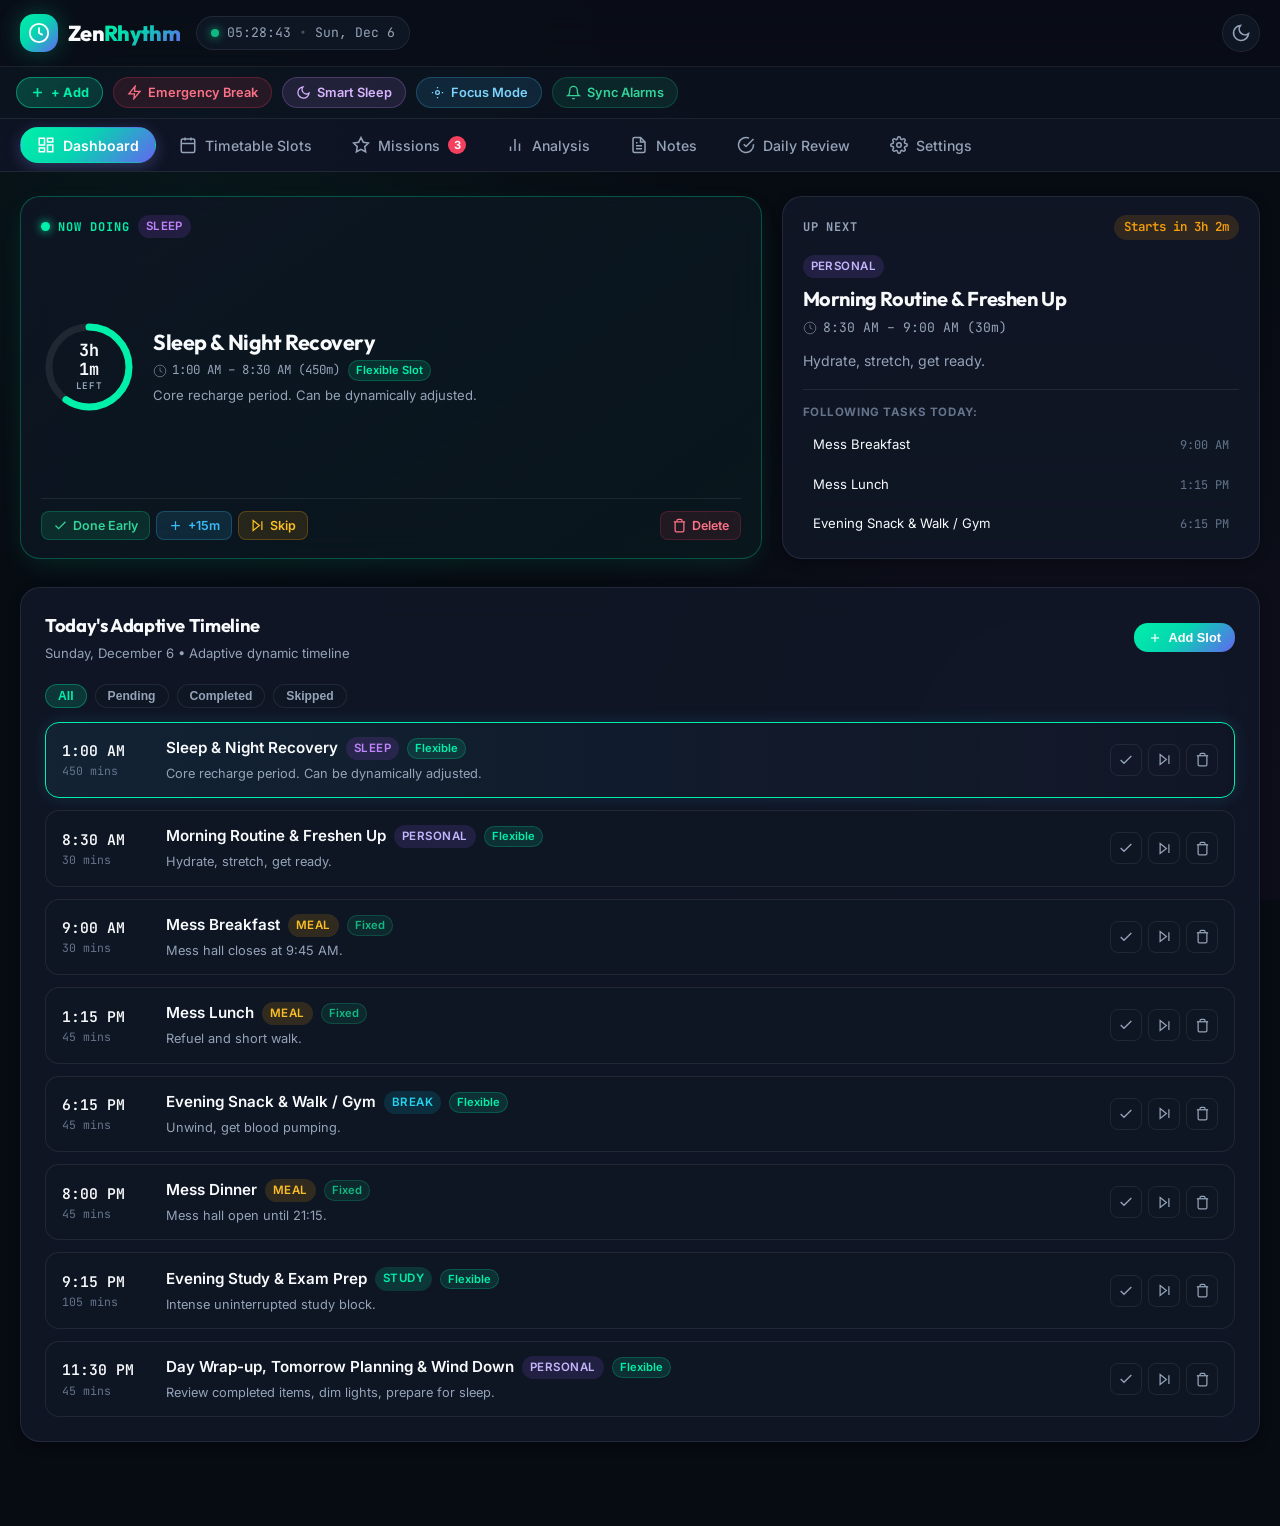
==== android/app/src/main/assets/index.html @ f8341961 "Add multiple reflections, settings archive, quick notes scratchpad, styled buffer dropdown, 24h anal" ====
<!DOCTYPE html>
<html lang="en" data-theme="dark">
<head>
  <meta charset="UTF-8">
  <meta name="viewport" content="width=device-width, initial-scale=1.0, maximum-scale=1.0, user-scalable=no, viewport-fit=cover">
  <meta name="description" content="ZenRhythm — Dynamic biological rhythm, timetable and mission engine with smart sleep rescheduling and offline alarms.">
  <meta name="theme-color" content="#070b12">
  <title>ZenRhythm — Dynamic Rhythm & Mission Scheduler</title>

  <!-- PWA Manifest & Icons -->
  <link rel="manifest" href="manifest.json">
  <link rel="icon" type="image/png" sizes="192x192" href="icons/icon-192.png">
  <link rel="icon" type="image/svg+xml" href="icons/icon-192.svg">
  <link rel="apple-touch-icon" href="icons/icon-192.png">

  <!-- Google Fonts: Inter, Outfit, JetBrains Mono -->
  <link rel="preconnect" href="https://fonts.googleapis.com">
  <link rel="preconnect" href="https://fonts.gstatic.com" crossorigin>
  <link href="https://fonts.googleapis.com/css2?family=Inter:wght@300;400;500;600;700&family=Outfit:wght@500;600;700;800&family=JetBrains+Mono:wght@400;500;600&display=swap" rel="stylesheet">

  <link rel="stylesheet" href="css/style.css">
</head>
<body>
  <!-- App Shell -->
  <div class="app-layout">
    
    <!-- Top Global Header -->
    <header class="top-nav">
      <div class="nav-left">
        <div class="brand-logo">
          <div class="logo-icon-pulse">
            <svg width="22" height="22" viewBox="0 0 24 24" fill="none" stroke="currentColor">
              <circle cx="12" cy="12" r="10" stroke-width="2"/>
              <polyline points="12 6 12 12 16 14" stroke-width="2"/>
            </svg>
          </div>
          <span class="brand-name">Zen<span class="gradient-text">Rhythm</span></span>
        </div>
        
        <div class="live-clock-badge" id="live-clock-badge">
          <span class="pulse-dot"></span>
          <span id="header-time">00:00:00</span>
          <span class="date-sep">•</span>
          <span id="header-date">Today</span>
        </div>
      </div>

      <div class="nav-right">
        <!-- Theme Toggle -->
        <button id="btn-theme-toggle" class="btn-icon" title="Toggle Dark/Light Mode" aria-label="Toggle Theme">
          <svg id="theme-icon-sun" class="hidden" width="20" height="20" viewBox="0 0 24 24" fill="none" stroke="currentColor" stroke-width="2">
            <circle cx="12" cy="12" r="5"></circle>
            <line x1="12" y1="1" x2="12" y2="3"></line>
            <line x1="12" y1="21" x2="12" y2="23"></line>
            <line x1="4.22" y1="4.22" x2="5.64" y2="5.64"></line>
            <line x1="18.36" y1="18.36" x2="19.78" y2="19.78"></line>
            <line x1="1" y1="12" x2="3" y2="12"></line>
            <line x1="21" y1="12" x2="23" y2="12"></line>
            <line x1="4.22" y1="19.78" x2="5.64" y2="18.36"></line>
            <line x1="18.36" y1="5.64" x2="19.78" y2="4.22"></line>
          </svg>
          <svg id="theme-icon-moon" width="20" height="20" viewBox="0 0 24 24" fill="none" stroke="currentColor" stroke-width="2">
            <path d="M21 12.79A9 9 0 1 1 11.21 3 7 7 0 0 0 21 12.79z"></path>
          </svg>
        </button>

        <!-- PWA Install Button (hidden until prompt triggers) -->
        <button id="btn-pwa-install" class="btn-chip btn-install hidden" title="Install ZenRhythm on your device">
          <svg width="15" height="15" viewBox="0 0 24 24" fill="none" stroke="currentColor" stroke-width="2">
            <path d="M21 15v4a2 2 0 0 1-2 2H5a2 2 0 0 1-2-2v-4"></path>
            <polyline points="7 10 12 15 17 10"></polyline>
            <line x1="12" y1="15" x2="12" y2="3"></line>
          </svg>
          <span>Install</span>
        </button>
      </div>
    </header>

    <!-- Top Action Row (Horizontal Scrollable Strip below brand title on mobile) -->
    <div class="quick-action-strip" id="top-action-strip">
      <!-- 5.3.2: + Icon for Quick Add Task -->
      <button id="btn-top-quick-add" class="btn-chip btn-quick-add" title="Quickly Add New Slot or Task">
        <svg width="15" height="15" viewBox="0 0 24 24" fill="none" stroke="currentColor" stroke-width="2.5">
          <line x1="12" y1="5" x2="12" y2="19"></line>
          <line x1="5" y1="12" x2="19" y2="12"></line>
        </svg>
        <span>+ Add</span>
      </button>

      <!-- Emergency Time Button -->
      <button id="btn-emergency-time" class="btn-chip btn-emergency" title="Insert unplanned free time / pause">
        <svg width="15" height="15" viewBox="0 0 24 24" fill="none" stroke="currentColor" stroke-width="2">
          <polygon points="13 2 3 14 12 14 11 22 21 10 12 10 13 2"></polygon>
        </svg>
        <span>Emergency Break</span>
      </button>

      <!-- Sleep / Wake Ripple Button -->
      <button id="btn-sleep-adjust" class="btn-chip btn-sleep" title="Log sleep or wake time to dynamically ripple schedule">
        <svg width="15" height="15" viewBox="0 0 24 24" fill="none" stroke="currentColor" stroke-width="2">
          <path d="M21 12.79A9 9 0 1 1 11.21 3 7 7 0 0 0 21 12.79z"></path>
        </svg>
        <span>Smart Sleep</span>
      </button>

      <!-- Focus Mode Launch Button -->
      <button id="btn-enter-focus" class="btn-chip btn-focus" title="Enter Distraction-Free Focus Mode">
        <svg width="15" height="15" viewBox="0 0 24 24" fill="none" stroke="currentColor" stroke-width="2">
          <circle cx="12" cy="12" r="3"></circle>
          <path d="M3 12h2m14 0h2M12 3v2m0 14v2"></path>
        </svg>
        <span>Focus Mode</span>
      </button>

      <!-- Sync Native Phone Alarms -->
      <button id="btn-sync-alarms" class="btn-chip btn-sync-alarms" title="Sync today's timetable to your Android Clock & Calendar alarms (.ics)">
        <svg width="15" height="15" viewBox="0 0 24 24" fill="none" stroke="currentColor" stroke-width="2">
          <path d="M18 8A6 6 0 0 0 6 8c0 7-3 9-3 9h18s-3-2-3-9"></path>
          <path d="M13.73 21a2 2 0 0 1-3.46 0"></path>
        </svg>
        <span>Sync Alarms</span>
      </button>
    </div>

    <!-- Navigation Tabs (Desktop Sub-Header / Mobile Bottom Bar) -->
    <nav class="nav-tabs-bar" aria-label="Main Navigation">
      <div class="tabs-container">
        <button class="nav-tab active" data-view="dashboard">
          <svg width="18" height="18" viewBox="0 0 24 24" fill="none" stroke="currentColor" stroke-width="2">
            <rect x="3" y="3" width="7" height="9"></rect>
            <rect x="14" y="3" width="7" height="5"></rect>
            <rect x="14" y="12" width="7" height="9"></rect>
            <rect x="3" y="16" width="7" height="5"></rect>
          </svg>
          <span>Dashboard</span>
        </button>

        <button class="nav-tab" data-view="timetable">
          <svg width="18" height="18" viewBox="0 0 24 24" fill="none" stroke="currentColor" stroke-width="2">
            <rect x="3" y="4" width="18" height="18" rx="2" ry="2"></rect>
            <line x1="16" y1="2" x2="16" y2="6"></line>
            <line x1="8" y1="2" x2="8" y2="6"></line>
            <line x1="3" y1="10" x2="21" y2="10"></line>
          </svg>
          <span>Timetable Slots</span>
        </button>

        <button class="nav-tab" data-view="deadlines">
          <svg width="18" height="18" viewBox="0 0 24 24" fill="none" stroke="currentColor" stroke-width="2">
            <polygon points="12 2 15.09 8.26 22 9.27 17 14.14 18.18 21.02 12 17.77 5.82 21.02 7 14.14 2 9.27 8.91 8.26 12 2"></polygon>
          </svg>
          <span>Missions</span>
          <span class="badge-counter" id="badge-deadline-count">0</span>
        </button>

        <button class="nav-tab" data-view="analysis">
          <svg width="18" height="18" viewBox="0 0 24 24" fill="none" stroke="currentColor" stroke-width="2">
            <line x1="18" y1="20" x2="18" y2="10"></line>
            <line x1="12" y1="20" x2="12" y2="4"></line>
            <line x1="6" y1="20" x2="6" y2="14"></line>
          </svg>
          <span>Analysis</span>
        </button>

        <button class="nav-tab" data-view="notes">
          <svg width="18" height="18" viewBox="0 0 24 24" fill="none" stroke="currentColor" stroke-width="2">
            <path d="M14 2H6a2 2 0 0 0-2 2v16a2 2 0 0 0 2 2h12a2 2 0 0 0 2-2V8z"></path>
            <polyline points="14 2 14 8 20 8"></polyline>
            <line x1="16" y1="13" x2="8" y2="13"></line>
            <line x1="16" y1="17" x2="8" y2="17"></line>
            <polyline points="10 9 9 9 8 9"></polyline>
          </svg>
          <span>Notes</span>
        </button>

        <button class="nav-tab" data-view="review">
          <svg width="18" height="18" viewBox="0 0 24 24" fill="none" stroke="currentColor" stroke-width="2">
            <path d="M22 11.08V12a10 10 0 1 1-5.93-9.14"></path>
            <polyline points="22 4 12 14.01 9 11.01"></polyline>
          </svg>
          <span>Daily Review</span>
        </button>

        <button class="nav-tab" data-view="settings">
          <svg width="18" height="18" viewBox="0 0 24 24" fill="none" stroke="currentColor" stroke-width="2">
            <circle cx="12" cy="12" r="3"></circle>
            <path d="M19.4 15a1.65 1.65 0 0 0 .33 1.82l.06.06a2 2 0 0 1 0 2.83 2 2 0 0 1-2.83 0l-.06-.06a1.65 1.65 0 0 0-1.82-.33 1.65 1.65 0 0 0-1 1.51V21a2 2 0 0 1-2 2 2 2 0 0 1-2-2v-.09A1.65 1.65 0 0 0 9 19.4a1.65 1.65 0 0 0-1.82.33l-.06.06a2 2 0 0 1-2.83 0 2 2 0 0 1 0-2.83l.06-.06a1.65 1.65 0 0 0 .33-1.82 1.65 1.65 0 0 0-1.51-1H3a2 2 0 0 1-2-2 2 2 0 0 1 2-2h.09A1.65 1.65 0 0 0 4.6 9a1.65 1.65 0 0 0-.33-1.82l-.06-.06a2 2 0 0 1 0-2.83 2 2 0 0 1 2.83 0l.06.06a1.65 1.65 0 0 0 1.82.33H9a1.65 1.65 0 0 0 1-1.51V3a2 2 0 0 1 2-2 2 2 0 0 1 2 2v.09a1.65 1.65 0 0 0 1 1.51 1.65 1.65 0 0 0 1.82-.33l.06-.06a2 2 0 0 1 2.83 0 2 2 0 0 1 0 2.83l-.06.06a1.65 1.65 0 0 0-.33 1.82V9a1.65 1.65 0 0 0 1.51 1H21a2 2 0 0 1 2 2 2 2 0 0 1-2 2h-.09a1.65 1.65 0 0 0-1.51 1z"></path>
          </svg>
          <span>Settings</span>
        </button>
      </div>
    </nav>

    <!-- Main Content Stage -->
    <main class="content-stage">

      <!-- ================= VIEW 1: DASHBOARD ("NOW & UP NEXT") ================= -->
      <section id="view-dashboard" class="app-view active">
        
        <!-- Ripple Banner (shows if morning sleep ripple or emergency time is active) -->
        <div id="ripple-status-banner" class="ripple-banner hidden">
          <div class="banner-content">
            <span class="banner-icon">🌊</span>
            <span id="ripple-banner-text">Dynamic Ripple Active: Flexible tasks shifted +60m due to late sleep.</span>
          </div>
          <button id="btn-reset-ripple" class="btn-text">Reset to Standard</button>
        </div>

        <!-- Hero Section: Now Doing & Up Next HUD -->
        <div class="dashboard-hud-grid">
          
          <!-- CURRENT ACTIVITY CARD (NOW) -->
          <div class="hud-card now-card">
            <div class="card-header-badge">
              <span class="badge-status-dot"></span>
              <span class="badge-label">NOW DOING</span>
              <span id="now-category-tag" class="category-pill pill-study">Study</span>
            </div>

            <div class="now-content-body compact-body">
              <div class="now-timer-ring-container compact-ring">
                <svg class="progress-ring" width="96" height="96" viewBox="0 0 96 96">
                  <circle class="ring-bg" cx="48" cy="48" r="40" stroke-width="7"/>
                  <circle id="now-progress-circle" class="ring-indicator" cx="48" cy="48" r="40" stroke-width="7" stroke-dasharray="251.32" stroke-dashoffset="60"/>
                </svg>
                <div class="timer-center-content">
                  <span id="now-remaining-time" class="timer-digits">42m</span>
                  <span class="timer-sublabel">LEFT</span>
                </div>
              </div>

              <div class="now-details">
                <h2 id="now-task-title" class="now-task-heading">Deep Work: Self-Study & Assignments</h2>
                <div class="task-meta-row">
                  <span class="meta-item">
                    <svg width="14" height="14" viewBox="0 0 24 24" fill="none" stroke="currentColor"><circle cx="12" cy="12" r="10"/><polyline points="12 6 12 12 16 14"/></svg>
                    <span id="now-time-range">16:30 – 18:00</span>
                  </span>
                  <span id="now-slot-nature" class="meta-badge-flex">Flexible Slot</span>
                </div>

                <!-- 5.2: Buffer Time Dropdown Selector (when in free time) -->
                <div id="buffer-activity-container" class="buffer-activity-container hidden">
                  <div class="buffer-header-row">
                    <span class="buffer-label">
                      <span>⏱️</span>
                      <span>What are you doing now?</span>
                    </span>
                    <span class="buffer-badge">LOGGING TIME</span>
                  </div>
                  <div class="buffer-select-wrapper">
                    <select id="buffer-activity-select" class="buffer-select-styled">
                      <option value="Free buffer time / Relax">🛋️ Free buffer time / Relax</option>
                      <option value="☕ Coffee & Quick Snack">☕ Coffee & Quick Snack</option>
                      <option value="🚶 Short Walk & Stretching">🚶 Short Walk & Stretching</option>
                      <option value="📖 Reading / Casual Learning">📖 Reading / Casual Learning</option>
                      <option value="🔋 Quick Power Nap">🔋 Quick Power Nap</option>
                      <option value="🎧 Music & Wind Down">🎧 Music & Wind Down</option>
                      <option value="📝 Reviewing Notes Ahead">📝 Reviewing Notes Ahead</option>
                      <option value="📱 Social Media / Browsing">📱 Social Media / Browsing</option>
                      <option value="🧹 Chores & Room Cleanup">🧹 Chores & Room Cleanup</option>
                    </select>
                    <span class="select-chevron">
                      <svg width="14" height="14" viewBox="0 0 24 24" fill="none" stroke="currentColor" stroke-width="2.5"><polyline points="6 9 12 15 18 9"/></svg>
                    </span>
                  </div>
                </div>

                <p id="now-task-notes" class="task-notes-text">Tackle deadline priorities or problem solving.</p>
              </div>
            </div>

            <!-- 5.1: Instant Undo Banner for Done / Skip -->
            <div id="now-undo-banner" class="now-undo-banner hidden">
              <span id="now-undo-text">Task marked as finished.</span>
              <button id="btn-now-undo" class="btn-undo-action" type="button">↩ Undo</button>
            </div>

            <!-- QUICK ACTION TOOLBAR FOR CURRENT TASK -->
            <div class="now-actions-bar">
              <button id="btn-action-done" class="btn-action btn-action-done" title="Mark this task finished early">
                <svg width="15" height="15" viewBox="0 0 24 24" fill="none" stroke="currentColor" stroke-width="2"><polyline points="20 6 9 17 4 12"/></svg>
                <span>Done Early</span>
              </button>

              <button id="btn-action-extend" class="btn-action btn-action-extend" title="Need more time? Extend by 15 mins">
                <svg width="15" height="15" viewBox="0 0 24 24" fill="none" stroke="currentColor" stroke-width="2"><line x1="12" y1="5" x2="12" y2="19"/><line x1="5" y1="12" x2="19" y2="12"/></svg>
                <span>+15m</span>
              </button>

              <button id="btn-action-skip" class="btn-action btn-action-skip" title="Skip this task today">
                <svg width="15" height="15" viewBox="0 0 24 24" fill="none" stroke="currentColor" stroke-width="2"><polygon points="5 4 15 12 5 20 5 4"/><line x1="19" y1="5" x2="19" y2="19"/></svg>
                <span>Skip</span>
              </button>

              <button id="btn-action-delete" class="btn-action btn-action-delete" title="Delete for today or permanently">
                <svg width="15" height="15" viewBox="0 0 24 24" fill="none" stroke="currentColor" stroke-width="2"><polyline points="3 6 5 6 21 6"/><path d="M19 6v14a2 2 0 0 1-2 2H7a2 2 0 0 1-2-2V6m3 0V4a2 2 0 0 1 2-2h4a2 2 0 0 1 2 2v2"/></svg>
                <span>Delete</span>
              </button>
            </div>
          </div>

          <!-- UP NEXT CARD -->
          <div class="hud-card next-card">
            <div class="card-header-badge">
              <span class="badge-label-muted">UP NEXT</span>
              <span id="next-starts-in-badge" class="badge-countdown">Starts in 35m</span>
            </div>

            <div class="next-content-body">
              <div id="next-category-tag" class="category-pill pill-break">Break / Gym</div>
              <h3 id="next-task-title" class="next-task-heading">Evening Snack & Walk / Gym</h3>
              <div class="next-time-row">
                <svg width="14" height="14" viewBox="0 0 24 24" fill="none" stroke="currentColor"><circle cx="12" cy="12" r="10"/><polyline points="12 6 12 12 16 14"/></svg>
                <span id="next-time-range">18:15 – 19:00 (45 mins)</span>
              </div>
              <p id="next-task-notes" class="next-notes-text">Unwind, grab fruit/snack, get blood pumping.</p>

              <div class="subsequent-preview-list">
                <div class="subsequent-header">Following Tasks Today:</div>
                <div id="subsequent-items-container" class="subsequent-chips-list">
                  <!-- Injected via JS -->
                </div>
              </div>
            </div>
          </div>

        </div>

        <!-- Today's Dynamic Schedule Timeline -->
        <div class="timeline-section-card">
          <div class="section-card-header">
            <div class="header-title-group">
              <h3>Today's Adaptive Timeline</h3>
              <span id="timeline-date-label" class="header-sub">Auto-rescheduled around your slots</span>
            </div>

            <div class="header-action-group">
              <button id="btn-quick-add-task" class="btn-primary-sm">
                <svg width="14" height="14" viewBox="0 0 24 24" fill="none" stroke="currentColor" stroke-width="2"><line x1="12" y1="5" x2="12" y2="19"/><line x1="5" y1="12" x2="19" y2="12"/></svg>
                <span>Add Slot</span>
              </button>
            </div>
          </div>

          <!-- 5.1: Timeline Filter Pills (All / Pending / Done / Skipped) -->
          <div class="timeline-filter-bar">
            <button class="filter-chip active" data-timeline-filter="all">All</button>
            <button class="filter-chip" data-timeline-filter="pending">Pending</button>
            <button class="filter-chip" data-timeline-filter="completed">Completed</button>
            <button class="filter-chip" data-timeline-filter="skipped">Skipped</button>
          </div>

          <!-- Timeline items list -->
          <div id="today-timeline-list" class="timeline-items-list">
            <!-- Rendered by app.js -->
          </div>
        </div>

      </section>

      <!-- ================= VIEW 2: TIMETABLE & CLASS SLOTS ================= -->
      <section id="view-timetable" class="app-view">
        <div class="view-header-row">
          <div>
            <h2>Weekly Timetable & Slots</h2>
            <p class="section-subtitle">Manage recurring class slots, fixed lab blocks, study sessions, and mess timings.</p>
          </div>
          <button id="btn-add-slot-modal" class="btn-primary">
            <svg width="16" height="16" viewBox="0 0 24 24" fill="none" stroke="currentColor" stroke-width="2"><line x1="12" y1="5" x2="12" y2="19"/><line x1="5" y1="12" x2="19" y2="12"/></svg>
            <span>New Slot / Activity</span>
          </button>
        </div>

        <!-- Day Filter Tabs (Mon, Tue, Wed, Thu, Fri, Sat, Sun, All) -->
        <div class="day-filter-bar">
          <button class="day-chip active" data-day="Mon">Mon</button>
          <button class="day-chip" data-day="Tue">Tue</button>
          <button class="day-chip" data-day="Wed">Wed</button>
          <button class="day-chip" data-day="Thu">Thu</button>
          <button class="day-chip" data-day="Fri">Fri</button>
          <button class="day-chip" data-day="Sat">Sat</button>
          <button class="day-chip" data-day="Sun">Sun</button>
          <button class="day-chip" data-day="All">All Recurring</button>
        </div>

        <div id="timetable-slots-grid" class="slots-grid-container">
          <!-- Populated by JS -->
        </div>
      </section>

      <!-- ================= VIEW 3: MISSIONS (DEADLINES & EXAMS) ================= -->
      <section id="view-deadlines" class="app-view">
        <div class="view-header-row">
          <div>
            <h2>Missions & Examinations</h2>
            <p class="section-subtitle">High-impact deliverables ordered chronologically by due date & time.</p>
          </div>
          <button id="btn-add-deadline-modal" class="btn-primary">
            <svg width="16" height="16" viewBox="0 0 24 24" fill="none" stroke="currentColor" stroke-width="2"><line x1="12" y1="5" x2="12" y2="19"/><line x1="5" y1="12" x2="19" y2="12"/></svg>
            <span>Add Mission</span>
          </button>
        </div>

        <div id="deadlines-list-container" class="deadlines-grid">
          <!-- Populated by JS -->
        </div>
      </section>

      <!-- ================= VIEW 4: ANALYSIS (TIME ALLOCATION & SLEEP RHYTHM) ================= -->
      <section id="view-analysis" class="app-view">
        <div class="view-header-row">
          <div>
            <h2>Life Rhythm & Productivity Analysis</h2>
            <p class="section-subtitle">24-hour time allocation, deep work efficiency, buffer time tracking, and circadian health.</p>
          </div>
          <button id="btn-open-sleep-modal-2" class="btn-secondary">
            <svg width="15" height="15" viewBox="0 0 24 24" fill="none" stroke="currentColor" stroke-width="2"><path d="M12 5v14M5 12h14"></path></svg>
            <span>Manual Sleep Entry</span>
          </button>
        </div>

        <!-- 24-Hour Time Allocation & Productivity Score Card -->
        <div class="time-allocation-card">
          <div class="alloc-card-top">
            <div>
              <span class="alloc-badge">24-HOUR RHYTHM BREAKDOWN</span>
              <h3 class="alloc-heading">Time Spent vs. Rest & Buffer</h3>
            </div>
            <div class="alloc-score-badge" id="alloc-efficiency-score">
              <span class="score-val" id="score-efficiency-val">88%</span>
              <span class="score-lbl">Efficiency</span>
            </div>
          </div>

          <!-- Segmented 24-hour progress bar -->
          <div class="time-distribution-bar-wrapper">
            <div class="time-distribution-bar" id="alloc-distribution-bar">
              <div class="alloc-seg seg-study" id="seg-study" style="width: 35%;" title="Focus & Study"></div>
              <div class="alloc-seg seg-class" id="seg-class" style="width: 20%;" title="Lectures & Labs"></div>
              <div class="alloc-seg seg-sleep" id="seg-sleep" style="width: 31%;" title="Sleep & Rest"></div>
              <div class="alloc-seg seg-routine" id="seg-routine" style="width: 8%;" title="Meals & Routine"></div>
              <div class="alloc-seg seg-buffer" id="seg-buffer" style="width: 6%;" title="Buffer Time"></div>
            </div>
          </div>

          <!-- 5 Metric Boxes Grid -->
          <div class="alloc-metrics-grid">
            <div class="alloc-metric-item">
              <span class="dot-indicator dot-study"></span>
              <div>
                <span class="alloc-metric-val" id="val-study-hrs">5.2h</span>
                <span class="alloc-metric-lbl">Focus Work</span>
              </div>
            </div>
            <div class="alloc-metric-item">
              <span class="dot-indicator dot-class"></span>
              <div>
                <span class="alloc-metric-val" id="val-class-hrs">3.0h</span>
                <span class="alloc-metric-lbl">Classes</span>
              </div>
            </div>
            <div class="alloc-metric-item">
              <span class="dot-indicator dot-sleep"></span>
              <div>
                <span class="alloc-metric-val" id="val-sleep-hrs">7.5h</span>
                <span class="alloc-metric-lbl">Sleep & Naps</span>
              </div>
            </div>
            <div class="alloc-metric-item">
              <span class="dot-indicator dot-buffer"></span>
              <div>
                <span class="alloc-metric-val" id="val-buffer-hrs">1.8h</span>
                <span class="alloc-metric-lbl">Buffer / Relax</span>
              </div>
            </div>
            <div class="alloc-metric-item">
              <span class="dot-indicator dot-routine"></span>
              <div>
                <span class="alloc-metric-val" id="val-routine-hrs">2.0h</span>
                <span class="alloc-metric-lbl">Routine & Meals</span>
              </div>
            </div>
          </div>

          <!-- Recent Buffer Activity Log Preview -->
          <div class="alloc-buffer-log-row">
            <span class="buffer-log-title">⏱️ Active Buffer Time Activity:</span>
            <span class="buffer-log-value" id="alloc-buffer-current-text">Free buffer time / Relax</span>
          </div>
        </div>

        <!-- 3.1: 1-Tap Sleep / Wake Action Card (No complex form needed!) -->
        <div class="sleep-session-card" id="sleep-session-card">
          <div class="sleep-session-info">
            <div class="sleep-status-badge" id="sleep-status-badge">
              <span class="pulse-dot"></span>
              <span id="sleep-status-text">CURRENTLY AWAKE</span>
            </div>
            <h3 id="sleep-session-headline" class="sleep-headline">Ready for rest tonight?</h3>
            <p id="sleep-session-subtext" class="sleep-subtext">Tap "Sleep Now" when you go to bed. ZenRhythm will count your exact sleep and automatically calculate your wake up.</p>
          </div>

          <div class="sleep-session-actions">
            <button id="btn-quick-sleep-now" class="btn-sleep-primary">
              <svg width="20" height="20" viewBox="0 0 24 24" fill="none" stroke="currentColor" stroke-width="2">
                <path d="M21 12.79A9 9 0 1 1 11.21 3 7 7 0 0 0 21 12.79z"></path>
              </svg>
              <span>🌙 Log Sleep Now</span>
            </button>

            <button id="btn-quick-wake-now" class="btn-wake-primary hidden">
              <svg width="20" height="20" viewBox="0 0 24 24" fill="none" stroke="currentColor" stroke-width="2">
                <circle cx="12" cy="12" r="5"></circle>
                <line x1="12" y1="1" x2="12" y2="3"></line>
                <line x1="12" y1="21" x2="12" y2="23"></line>
                <line x1="4.22" y1="4.22" x2="5.64" y2="5.64"></line>
                <line x1="18.36" y1="18.36" x2="19.78" y2="19.78"></line>
                <line x1="1" y1="12" x2="3" y2="12"></line>
                <line x1="21" y1="12" x2="23" y2="12"></line>
              </svg>
              <span>☀️ Wake Up Now</span>
            </button>
          </div>
        </div>

        <!-- Sleep Stats Grid (3.2 & 3.4: Target & Bedtime editable directly!) -->
        <div class="stats-overview-grid">
          <div class="stat-card editable-stat" id="card-edit-target-sleep" title="Click to edit target sleep">
            <div class="stat-header-flex">
              <span class="stat-label">Target Sleep</span>
              <span class="edit-hint-icon">✏️</span>
            </div>
            <div id="stat-target-sleep" class="stat-value">7.5 hrs</div>
            <div class="stat-inline-edit hidden" id="wrap-edit-target-sleep">
              <input type="number" id="input-edit-target-sleep" class="form-input-sm" step="0.5" min="4" max="12" value="7.5">
              <button class="btn-chip-sm" id="btn-save-inline-target">Save</button>
            </div>
            <div class="stat-sub">Tap to change goal</div>
          </div>

          <div class="stat-card">
            <div class="stat-label">7-Day Average</div>
            <div id="stat-avg-sleep" class="stat-value">7.4 hrs</div>
            <div class="stat-sub text-success" id="stat-avg-status">Restored rhythm</div>
          </div>

          <div class="stat-card editable-stat" id="card-edit-bedtime" title="Click to edit standard bedtime">
            <div class="stat-header-flex">
              <span class="stat-label">Standard Bedtime</span>
              <span class="edit-hint-icon">✏️</span>
            </div>
            <div id="stat-bedtime-cfg" class="stat-value">01:00 AM</div>
            <div class="stat-inline-edit hidden" id="wrap-edit-bedtime">
              <input type="time" id="input-edit-bedtime" class="form-input-sm" value="01:00">
              <button class="btn-chip-sm" id="btn-save-inline-bedtime">Save</button>
            </div>
            <div class="stat-sub">Tap to change routine</div>
          </div>

          <div class="stat-card">
            <div class="stat-label">Morning Ripple</div>
            <div class="stat-value text-accent" id="stat-ripple-status">Active</div>
            <div class="stat-sub">Protects fixed slots</div>
          </div>
        </div>

        <!-- 3.6: Circadian Sleep Distribution Curves -->
        <div class="charts-card-section">
          <!-- Graph 1: Night Sleep & Deep Sleep Distribution -->
          <div class="analytics-card">
            <div class="analytics-card-header">
              <div class="analytics-title-wrap">
                <span class="chart-icon">🌌</span>
                <div>
                  <h4>Circadian Rhythm & Night Sleep Cycle</h4>
                  <p class="chart-desc">7-Day sleep architecture showing bedtime, wake time, and restorative deep sleep stage.</p>
                </div>
              </div>
            </div>
            <div class="chart-canvas-container" id="curve-night-container">
              <svg id="svg-night-curve" class="gaussian-svg" viewBox="0 0 600 210" preserveAspectRatio="none">
                <!-- Injected via JS -->
              </svg>
            </div>
            <div class="curve-legend-row" id="night-curve-legend">
              <span class="legend-item"><span class="legend-color color-bed"></span> Bedtime (~01:00 AM)</span>
              <span class="legend-item"><span class="legend-color color-deep"></span> Peak Deep Sleep (~04:45 AM)</span>
              <span class="legend-item"><span class="legend-color color-wake"></span> Wake Up (~08:30 AM)</span>
            </div>
          </div>

          <!-- Graph 2: Daytime Naps Distribution -->
          <div class="analytics-card" style="margin-top: 16px;">
            <div class="analytics-card-header">
              <div class="analytics-title-wrap">
                <span class="chart-icon">⚡</span>
                <div>
                  <h4>Daytime Power Naps & Rest Window</h4>
                  <p class="chart-desc">Quick 1-2 hour afternoon recovery naps and their restorative curve.</p>
                </div>
              </div>
            </div>
            <div class="chart-canvas-container" id="curve-nap-container">
              <svg id="svg-nap-curve" class="gaussian-svg" viewBox="0 0 600 170" preserveAspectRatio="none">
                <!-- Injected via JS -->
              </svg>
            </div>
            <div class="curve-legend-row" id="nap-curve-legend">
              <span class="legend-item"><span class="legend-color color-nap-start"></span> Nap Onset (13:30 - 14:00)</span>
              <span class="legend-item"><span class="legend-color color-nap-peak"></span> Restorative Peak (~14:30)</span>
              <span class="legend-item"><span class="legend-color color-nap-wake"></span> Refresh Window (15:30)</span>
            </div>
          </div>
        </div>

        <!-- 3.5: Graphical 7-Day Sleep Duration Bar Chart -->
        <div class="timeline-section-card" style="margin-top: 20px;">
          <div class="section-card-header">
            <h3>7-Day Sleep Duration Analysis</h3>
            <span class="header-sub">Daily actual vs 7.5h target</span>
          </div>
          <div class="sleep-barchart-container" id="sleep-barchart-container">
            <!-- Injected via JS -->
          </div>
        </div>

        <!-- Sleep History Table / Cards -->
        <div class="timeline-section-card" style="margin-top: 20px;">
          <div class="section-card-header">
            <h3>Recent Sleep Log History</h3>
          </div>
          <div id="sleep-history-list" class="sleep-logs-table-container">
            <!-- Populated by JS -->
          </div>
        </div>
      </section>

      <!-- ================= VIEW 5: QUICK NOTES & IDEAS ================= -->
      <section id="view-notes" class="app-view">
        <div class="view-header-row">
          <div>
            <h2>Quick Notes & Scratchpad</h2>
            <p class="section-subtitle">Capture exam formulas, ideas, priority memos, and lecture summaries.</p>
          </div>
          <button id="btn-add-note-modal" class="btn-primary">
            <svg width="15" height="15" viewBox="0 0 24 24" fill="none" stroke="currentColor" stroke-width="2"><line x1="12" y1="5" x2="12" y2="19"/><line x1="5" y1="12" x2="19" y2="12"/></svg>
            <span>New Note</span>
          </button>
        </div>

        <!-- Notes Search & Filter Bar -->
        <div class="notes-controls-row">
          <div class="notes-search-wrap">
            <svg width="16" height="16" viewBox="0 0 24 24" fill="none" stroke="currentColor" stroke-width="2"><circle cx="11" cy="11" r="8"></circle><line x1="21" y1="21" x2="16.65" y2="16.65"></line></svg>
            <input type="text" id="input-notes-search" class="form-input-sm notes-search-input" placeholder="Search notes by keyword...">
          </div>
          <div class="notes-filter-chips">
            <button class="filter-chip active" data-notes-filter="all">All</button>
            <button class="filter-chip" data-notes-filter="study">Study</button>
            <button class="filter-chip" data-notes-filter="ideas">Ideas</button>
            <button class="filter-chip" data-notes-filter="urgent">Urgent</button>
            <button class="filter-chip" data-notes-filter="personal">Personal</button>
          </div>
        </div>

        <!-- Notes Grid Container -->
        <div id="notes-grid" class="notes-grid-container">
          <!-- Injected via JS -->
        </div>
      </section>

      <!-- ================= VIEW 6: DAILY REVIEW ================= -->
      <section id="view-review" class="app-view">
        <div class="view-header-row">
          <div>
            <h2>Daily Productivity & Habit Review</h2>
            <p class="section-subtitle">Evaluate your daily execution, track completion, and record insights.</p>
          </div>
        </div>

        <div class="review-dashboard-grid">
          <div class="review-score-card">
            <div class="score-ring-wrap">
              <svg class="progress-ring" width="140" height="140" viewBox="0 0 140 140">
                <circle class="ring-bg" cx="70" cy="70" r="58" stroke-width="10"/>
                <circle id="review-score-circle" class="ring-indicator ring-success" cx="70" cy="70" r="58" stroke-width="10" stroke-dasharray="364.42" stroke-dashoffset="60"/>
              </svg>
              <div class="score-center-text">
                <span id="review-completion-percent" class="score-number">85%</span>
                <span class="score-sub">COMPLETION</span>
              </div>
            </div>

            <div class="review-stat-summary">
              <div class="rev-stat"><span id="rev-completed-count" class="bold text-success">0</span> Completed</div>
              <div class="rev-stat"><span id="rev-skipped-count" class="bold text-warning">0</span> Skipped</div>
              <div class="rev-stat"><span id="rev-pending-count" class="bold text-muted">0</span> Remaining</div>
            </div>
          </div>

          <!-- 2.1: Journal & Reflection with Save Button directly adjacent -->
          <div class="review-reflection-card">
            <h3>Today's Journal & Reflection</h3>
            <p class="card-desc">Write down what went well today, what caused friction, and notes for tomorrow's schedule.</p>
            <textarea id="review-notes-input" class="form-textarea" rows="4" placeholder="Example: Finished SQL assignment on time. Tomorrow wake up early for Networks quiz..."></textarea>
            
            <div class="reflection-save-row">
              <button id="btn-save-review" class="btn-primary" type="button">
                <svg width="16" height="16" viewBox="0 0 24 24" fill="none" stroke="currentColor" stroke-width="2"><path d="M19 21H5a2 2 0 0 1-2-2V5a2 2 0 0 1 2-2h11l5 5v11a2 2 0 0 1-2 2z"></path><polyline points="17 21 17 13 7 13 7 21"></polyline></svg>
                <span>Save Reflection</span>
              </button>
            </div>
          </div>
        </div>

        <!-- 2.1: Saved Reflection & Journal History List with Timestamps and Delete Option -->
        <div class="timeline-section-card" style="margin-top: 20px;">
          <div class="section-card-header">
            <h3>Saved Journal & Reflection History</h3>
            <span id="journal-count-badge" class="header-sub">0 reflections recorded</span>
          </div>
          <div id="saved-journal-entries-list" class="journal-entries-list">
            <!-- Rendered by JS -->
          </div>
        </div>

        <div class="timeline-section-card" style="margin-top: 20px;">
          <div class="section-card-header">
            <h3>Task Breakdown for Today</h3>
          </div>
          <div id="review-tasks-breakdown" class="review-breakdown-list">
            <!-- Populated by JS -->
          </div>
        </div>
      </section>

      <!-- ================= VIEW 6: SETTINGS & BACKUP ================= -->
      <section id="view-settings" class="app-view">
        <div class="view-header-row">
          <div>
            <h2>Settings & Data Safety</h2>
            <p class="section-subtitle">Configure your personal preferences, sleep standards, alerts, and backup your schedule.</p>
          </div>
        </div>

        <div class="settings-grid">
          <div class="settings-card">
            <h3>Schedule & Sleep Configuration</h3>
            
            <div class="form-group">
              <label for="cfg-user-name">Your Name / Title</label>
              <input type="text" id="cfg-user-name" class="form-input" placeholder="e.g. Alex or Sandeep">
            </div>

            <div class="form-group-row">
              <div class="form-group">
                <label for="cfg-standard-sleep">Standard Bedtime</label>
                <input type="time" id="cfg-standard-sleep" class="form-input" value="01:00">
                <small class="field-hint">When you normally aim to sleep</small>
              </div>

              <div class="form-group">
                <label for="cfg-target-sleep-hours">Target Sleep Duration (Hours)</label>
                <input type="number" id="cfg-target-sleep-hours" class="form-input" step="0.5" min="4" max="12" value="7.5">
                <small class="field-hint">Used to calculate wake ripple</small>
              </div>
            </div>

            <div class="form-group-row">
              <div class="form-group">
                <label for="cfg-notify-before">Alert Before Task Starts (Minutes)</label>
                <select id="cfg-notify-before" class="form-input">
                  <option value="0">At start time</option>
                  <option value="5" selected>5 minutes before</option>
                  <option value="10">10 minutes before</option>
                  <option value="15">15 minutes before</option>
                </select>
              </div>

              <div class="form-group">
                <label>Audio Chime Alerts</label>
                <label class="toggle-switch">
                  <input type="checkbox" id="cfg-sound-alerts" checked>
                  <span class="slider"></span>
                </label>
                <small class="field-hint">Pleasant Web Audio chime</small>
              </div>
            </div>

            <button id="btn-save-settings" class="btn-primary">Save Settings</button>
          </div>

          <div class="settings-card">
            <h3>Notifications & Permissions</h3>
            <p class="card-desc">Enable native browser notifications to receive alerts before your next class or study block begins.</p>
            <button id="btn-request-notif-perm" class="btn-secondary">
              <svg width="16" height="16" viewBox="0 0 24 24" fill="none" stroke="currentColor"><path d="M18 8A6 6 0 0 0 6 8c0 7-3 9-3 9h18s-3-2-3-9"></path><path d="M13.73 21a2 2 0 0 1-3.46 0"></path></svg>
              <span>Enable Browser Notifications</span>
            </button>

            <div class="divider"></div>

            <h3>Android Native Alarms & Clock Sync</h3>
            <p class="card-desc">Sync all of today's classes and study sessions directly into your Android Calendar and Clock with loud audio alarms that ring even with the screen locked or offline.</p>
            <button id="btn-sync-alarms-settings" class="btn-primary">
              <svg width="16" height="16" viewBox="0 0 24 24" fill="none" stroke="currentColor" stroke-width="2"><path d="M18 8A6 6 0 0 0 6 8c0 7-3 9-3 9h18s-3-2-3-9"></path><path d="M13.73 21a2 2 0 0 1-3.46 0"></path></svg>
              <span>Sync to Phone Alarms (.ics)</span>
            </button>

            <div class="divider"></div>

            <h3>Data Backup & Restore (GitHub Pages Safe)</h3>
            <p class="card-desc">All your tasks and timetable are stored in your device's browser. Download a JSON backup to transfer between your phone and laptop anytime.</p>
            
            <div class="btn-group-row">
              <button id="btn-export-backup" class="btn-secondary">
                <svg width="16" height="16" viewBox="0 0 24 24" fill="none" stroke="currentColor"><path d="M21 15v4a2 2 0 0 1-2 2H5a2 2 0 0 1-2-2v-4"></path><polyline points="7 10 12 15 17 10"></polyline><line x1="12" y1="15" x2="12" y2="3"></line></svg>
                <span>Export JSON Backup</span>
              </button>

              <label class="btn-secondary file-upload-label">
                <svg width="16" height="16" viewBox="0 0 24 24" fill="none" stroke="currentColor"><path d="M21 15v4a2 2 0 0 1-2 2H5a2 2 0 0 1-2-2v-4"></path><polyline points="17 8 12 3 7 8"></polyline><line x1="12" y1="3" x2="12" y2="15"></line></svg>
                <span>Import JSON Backup</span>
                <input type="file" id="import-file-input" accept=".json" class="hidden">
              </label>
            </div>

            <div class="divider"></div>

            <div class="danger-zone">
              <h4>Reset Data</h4>
              <p class="card-desc">Reset all timetable slots and history back to default student schedule.</p>
              <button id="btn-reset-default" class="btn-danger-outline">Reset to Default Sample Schedule</button>
            </div>
          </div>

          <!-- Archive & Full History Section -->
          <div class="settings-card full-width-card" style="grid-column: 1 / -1;">
            <div class="section-card-header">
              <div>
                <h3>Data History & Full Archives</h3>
                <p class="card-desc">Review your past completed tasks, chronological reflection history, and buffer time logs.</p>
              </div>
            </div>

            <div class="archive-tab-bar">
              <button class="archive-tab-btn active" data-archive-tab="tasks">✅ Completed Tasks (<span id="count-archive-tasks">0</span>)</button>
              <button class="archive-tab-btn" data-archive-tab="reflections">📖 Reflections (<span id="count-archive-reflections">0</span>)</button>
              <button class="archive-tab-btn" data-archive-tab="buffer">⏱️ Buffer Logs (<span id="count-archive-buffer">0</span>)</button>
            </div>

            <div id="archive-list-container" class="archive-list-container">
              <!-- Rendered via JS -->
            </div>
          </div>
        </div>
      </section>

    </main>

  </div><!-- /app-layout -->

  <!-- ================= MODALS & DIALOGS ================= -->

  <!-- 1. SMART SLEEP / WAKE ADJUSTMENT MODAL -->
  <div id="modal-sleep" class="modal-backdrop hidden" role="dialog" aria-modal="true">
    <div class="modal-window">
      <div class="modal-header">
        <div class="modal-title-wrap">
          <span class="modal-icon">🌙</span>
          <div>
            <h3>Smart Sleep & Wake Adjustment</h3>
            <p class="modal-subtitle">Ripples your morning schedule automatically based on actual sleep.</p>
          </div>
        </div>
        <button class="modal-close-btn" data-close="modal-sleep">&times;</button>
      </div>

      <div class="modal-body">
        <div class="form-group">
          <label for="sleep-input-slept">When did you go to bed?</label>
          <input type="time" id="sleep-input-slept" class="form-input" value="02:00">
          <small class="field-hint">e.g. 02:00 AM instead of regular 01:00 AM</small>
        </div>

        <div class="form-group">
          <label for="sleep-input-woke">Wake-up Time (Optional)</label>
          <input type="time" id="sleep-input-woke" class="form-input" placeholder="Leave empty to auto-calculate">
          <small class="field-hint">Leave blank to automatically preserve your 7.5 hrs sleep duration.</small>
        </div>

        <div class="callout-box">
          <div class="callout-title">⚡ How Chronoflow adjusts:</div>
          <p class="callout-text">Your morning wake time and flexible self-study routines will be shifted forward by the delay. Fixed commitments like Class Slots or Mess timings will NOT be broken, and study slots will neatly rebalance around them.</p>
        </div>
      </div>

      <div class="modal-footer">
        <button class="btn-secondary" data-close="modal-sleep">Cancel</button>
        <button id="btn-submit-sleep-ripple" class="btn-primary">Apply Smart Ripple</button>
      </div>
    </div>
  </div>

  <!-- 2. EMERGENCY FREE TIME MODAL -->
  <div id="modal-emergency" class="modal-backdrop hidden" role="dialog" aria-modal="true">
    <div class="modal-window">
      <div class="modal-header">
        <div class="modal-title-wrap">
          <span class="modal-icon">⚡</span>
          <div>
            <h3>Insert Emergency Free Time</h3>
            <p class="modal-subtitle">Inject an unplanned pause or urgent task right now without breaking fixed classes.</p>
          </div>
        </div>
        <button class="modal-close-btn" data-close="modal-emergency">&times;</button>
      </div>

      <div class="modal-body">
        <div class="form-group">
          <label>Select Duration</label>
          <div class="duration-selector-row">
            <button type="button" class="btn-chip-choice active" data-mins="15">15 min</button>
            <button type="button" class="btn-chip-choice" data-mins="30">30 min</button>
            <button type="button" class="btn-chip-choice" data-mins="45">45 min</button>
            <button type="button" class="btn-chip-choice" data-mins="60">1 Hour</button>
            <button type="button" class="btn-chip-choice" data-mins="90">1.5 Hours</button>
          </div>
        </div>

        <div class="form-group">
          <label for="emergency-input-title">Reason / Title</label>
          <input type="text" id="emergency-input-title" class="form-input" value="Unexpected Break / Dean Meeting" placeholder="e.g. Urgent Dean meeting, Power cut, Doctor visit">
        </div>
      </div>

      <div class="modal-footer">
        <button class="btn-secondary" data-close="modal-emergency">Cancel</button>
        <button id="btn-submit-emergency" class="btn-primary">Inject & Shift Flexible Tasks</button>
      </div>
    </div>
  </div>

  <!-- 3. ADD / EDIT TASK MODAL -->
  <div id="modal-task" class="modal-backdrop hidden" role="dialog" aria-modal="true">
    <div class="modal-window modal-lg">
      <div class="modal-header">
        <div class="modal-title-wrap">
          <span class="modal-icon">📅</span>
          <div>
            <h3 id="modal-task-title-heading">Create Timetable Slot / Task</h3>
          </div>
        </div>
        <button class="modal-close-btn" data-close="modal-task">&times;</button>
      </div>

      <form id="form-task" class="modal-body">
        <input type="hidden" id="task-form-id">
        <input type="hidden" id="task-form-nature" value="slot">

        <!-- Activity Nature: Scheduled Slot vs Reminder -->
        <div class="form-group">
          <label>Activity Nature</label>
          <div class="duration-selector-row">
            <button type="button" class="btn-chip-choice active" id="btn-nature-slot" data-nature="slot">
              ⏱️ Scheduled Time Slot
            </button>
            <button type="button" class="btn-chip-choice" id="btn-nature-reminder" data-nature="reminder">
              🔔 Timed Reminder / Alert
            </button>
          </div>
          <small class="field-hint" id="nature-explanation">Time slots reserve a block on your daily schedule. Reminders only ring an exact alarm without occupying schedule blocks.</small>
        </div>

        <div class="form-group">
          <label for="task-form-title">Activity Title *</label>
          <input type="text" id="task-form-title" class="form-input" required placeholder="e.g. Operating Systems Slot B, Mess Breakfast, Self-Study">
        </div>

        <div class="form-group-row">
          <div class="form-group">
            <label for="task-form-category">Category *</label>
            <select id="task-form-category" class="form-input">
              <option value="class">Class / Lecture / Lab</option>
              <option value="study">Self-Study & Revision</option>
              <option value="meal">Mess / Meal Time</option>
              <option value="sleep">Sleep & Recovery</option>
              <option value="work">Work / Coding / Project</option>
              <option value="exam">Exam / Test Slot</option>
              <option value="break">Break / Gym / Snack</option>
              <option value="personal">Personal Routine</option>
            </select>
          </div>

          <div class="form-group">
            <label for="task-form-priority">Priority</label>
            <select id="task-form-priority" class="form-input">
              <option value="high">High Priority</option>
              <option value="medium" selected>Medium</option>
              <option value="low">Low</option>
            </select>
          </div>
        </div>

        <div class="form-group-row">
          <div class="form-group">
            <label for="task-form-start" id="label-task-start">Start Time *</label>
            <input type="time" id="task-form-start" class="form-input" required value="09:00">
          </div>

          <div class="form-group" id="task-form-duration-container">
            <label for="task-form-duration">Duration (Minutes) *</label>
            <input type="number" id="task-form-duration" class="form-input" required min="10" max="600" step="5" value="60">
          </div>
        </div>

        <!-- Fixed vs Flexible Toggle -->
        <div class="form-group flex-toggle-box" id="task-form-fixed-container">
          <div class="flex-toggle-text">
            <strong>Fixed Slot Commitment</strong>
            <p>Fixed slots (Class timetable, Exams, Mess) are strictly anchored and cannot be shifted automatically. Flexible slots (Self-study, gym) will ripple around them.</p>
          </div>
          <label class="toggle-switch">
            <input type="checkbox" id="task-form-fixed" checked>
            <span class="slider"></span>
          </label>
        </div>

        <!-- Days Selector -->
        <div class="form-group">
          <label>Recurring Days</label>
          <div class="days-selector-row">
            <label class="day-check"><input type="checkbox" name="task-days" value="Mon" checked><span>M</span></label>
            <label class="day-check"><input type="checkbox" name="task-days" value="Tue" checked><span>T</span></label>
            <label class="day-check"><input type="checkbox" name="task-days" value="Wed" checked><span>W</span></label>
            <label class="day-check"><input type="checkbox" name="task-days" value="Thu" checked><span>T</span></label>
            <label class="day-check"><input type="checkbox" name="task-days" value="Fri" checked><span>F</span></label>
            <label class="day-check"><input type="checkbox" name="task-days" value="Sat"><span>S</span></label>
            <label class="day-check"><input type="checkbox" name="task-days" value="Sun"><span>S</span></label>
          </div>
        </div>

        <div class="form-group">
          <label for="task-form-notes">Notes / Location / Room</label>
          <input type="text" id="task-form-notes" class="form-input" placeholder="e.g. Hall 302, Prof. Sharma, Attendance 75%">
        </div>

        <div class="modal-footer">
          <button type="button" class="btn-secondary" data-close="modal-task">Cancel</button>
          <button type="submit" class="btn-primary">Save Slot</button>
        </div>
      </form>
    </div>
  </div>

  <!-- 4. ADD / EDIT MISSION (DEADLINE & EXAM) MODAL -->
  <div id="modal-deadline" class="modal-backdrop hidden" role="dialog" aria-modal="true">
    <div class="modal-window">
      <div class="modal-header">
        <div class="modal-title-wrap">
          <span class="modal-icon">🎯</span>
          <div>
            <h3 id="modal-deadline-title-heading">Add Mission</h3>
          </div>
        </div>
        <button class="modal-close-btn" data-close="modal-deadline">&times;</button>
      </div>

      <form id="form-deadline" class="modal-body">
        <input type="hidden" id="dl-edit-id">

        <div class="form-group">
          <label for="dl-title">Subject Name *</label>
          <input type="text" id="dl-title" class="form-input" required placeholder="Subject Name (e.g. Operating Systems Mid-Sem Exam)">
        </div>

        <div class="form-group">
          <label for="dl-type">Mission Type</label>
          <select id="dl-type" class="form-input">
            <option value="exam">Examination / Mid-Sem / Quiz</option>
            <option value="assignment">Assignment / Problem Set</option>
            <option value="project">Project Deliverable / Submission</option>
          </select>
        </div>

        <!-- 1(e): Unified Date & Time side-by-side in one place -->
        <div class="form-group-row">
          <div class="form-group">
            <label for="dl-due-date">Due Date *</label>
            <input type="date" id="dl-due-date" class="form-input" required>
          </div>

          <div class="form-group">
            <label for="dl-due-time">Due Time *</label>
            <input type="time" id="dl-due-time" class="form-input" value="23:59" required>
          </div>
        </div>

        <div class="form-group">
          <label for="dl-notes">Syllabus / Mission Notes</label>
          <textarea id="dl-notes" class="form-textarea" rows="2" placeholder="e.g. Chapters 1-5, submit PDF on portal"></textarea>
        </div>

        <div class="modal-footer">
          <button type="button" class="btn-secondary" data-close="modal-deadline">Cancel</button>
          <button type="submit" class="btn-primary" id="btn-submit-deadline">Save Mission</button>
        </div>
      </form>
    </div>
  </div>

  <!-- 5. DELETE CONFIRMATION MODAL (Today Only vs Forever) -->
  <div id="modal-delete-choice" class="modal-backdrop hidden" role="dialog" aria-modal="true">
    <div class="modal-window">
      <div class="modal-header">
        <div class="modal-title-wrap">
          <span class="modal-icon text-danger">⚠️</span>
          <div>
            <h3>Remove Task / Slot</h3>
            <p id="delete-modal-task-name" class="modal-subtitle">Computer Networks</p>
          </div>
        </div>
        <button class="modal-close-btn" data-close="modal-delete-choice">&times;</button>
      </div>

      <div class="modal-body">
        <p>How would you like to delete this slot?</p>
        <div class="delete-options-grid">
          <button id="btn-delete-today-only" class="btn-delete-opt">
            <div class="opt-icon">📅</div>
            <div class="opt-text">
              <strong>Delete for TODAY Only</strong>
              <span>Keeps the slot in your recurring weekly timetable. Perfect for canceled classes or a one-day holiday.</span>
            </div>
          </button>

          <button id="btn-delete-forever" class="btn-delete-opt opt-danger">
            <div class="opt-icon">🗑️</div>
            <div class="opt-text">
              <strong>Delete FOREVER from Timetable</strong>
              <span>Completely removes this recurring task from your schedule.</span>
            </div>
          </button>
        </div>
      </div>

      <div class="modal-footer">
        <button class="btn-secondary" data-close="modal-delete-choice">Cancel</button>
      </div>
    </div>
  </div>

  <!-- 6. ADD / EDIT NOTE MODAL -->
  <div id="modal-note" class="modal-backdrop hidden" role="dialog" aria-modal="true">
    <div class="modal-window">
      <div class="modal-header">
        <div class="modal-title-wrap">
          <span class="modal-icon">📝</span>
          <div>
            <h3 id="modal-note-title-heading">Create Note</h3>
          </div>
        </div>
        <button class="modal-close-btn" data-close="modal-note">&times;</button>
      </div>

      <form id="form-note" class="modal-body">
        <input type="hidden" id="note-form-id">

        <div class="form-group">
          <label for="note-form-title">Title *</label>
          <input type="text" id="note-form-title" class="form-input" required placeholder="e.g. CPU Scheduling Formulas, Exam Tips">
        </div>

        <div class="form-group-row">
          <div class="form-group">
            <label for="note-form-category">Category</label>
            <select id="note-form-category" class="form-input">
              <option value="study" selected>Study / Lecture</option>
              <option value="ideas">Ideas / Thoughts</option>
              <option value="urgent">Urgent Memo</option>
              <option value="personal">Personal</option>
            </select>
          </div>

          <div class="form-group" style="display: flex; align-items: flex-end; padding-bottom: 8px;">
            <label style="display: flex; align-items: center; gap: 8px; cursor: pointer; font-size: 0.85rem; color: var(--text-main);">
              <input type="checkbox" id="note-form-pinned" style="accent-color: var(--accent-primary); width: 16px; height: 16px;">
              <span>📌 Pin to Top</span>
            </label>
          </div>
        </div>

        <div class="form-group">
          <label for="note-form-content">Content *</label>
          <textarea id="note-form-content" class="form-textarea" rows="6" required placeholder="Write your notes, formulas, bullet points, or thoughts here..."></textarea>
        </div>

        <div class="modal-footer">
          <button type="button" class="btn-secondary" data-close="modal-note">Cancel</button>
          <button type="submit" class="btn-primary" id="btn-save-note">Save Note</button>
        </div>
      </form>
    </div>
  </div>

  <!-- ================= 7. FULLSCREEN FOCUS MODE OVERLAY ================= -->
  <div id="focus-overlay" class="focus-overlay hidden" role="dialog" aria-modal="true">
    <div class="focus-header">
      <div class="focus-brand">
        <span class="pulse-dot"></span>
        <span>FOCUS MODE</span>
      </div>
      <button id="btn-exit-focus" class="btn-icon-light" title="Exit Focus Mode">
        <svg width="24" height="24" viewBox="0 0 24 24" fill="none" stroke="currentColor" stroke-width="2"><line x1="18" y1="6" x2="6" y2="18"></line><line x1="6" y1="6" x2="18" y2="18"></line></svg>
      </button>
    </div>

    <div class="focus-center-container">
      <div id="focus-category-tag" class="category-pill pill-study">Study</div>
      <h1 id="focus-task-title" class="focus-task-name">Deep Work: Self-Study & Assignments</h1>
      
      <div class="focus-timer-display">
        <span id="focus-timer-digits" class="focus-big-digits">38:42</span>
        <span class="focus-subtext">REMAINING UNTIL NEXT COMMITMENT</span>
      </div>

      <div class="focus-progress-bar-wrap">
        <div id="focus-progress-fill" class="focus-progress-bar" style="width: 45%;"></div>
      </div>

      <p id="focus-notes" class="focus-notes-text">Tackle deadline priorities or problem solving.</p>

      <div class="focus-controls-row">
        <button id="btn-focus-done" class="btn-action btn-action-done">
          <svg width="18" height="18" viewBox="0 0 24 24" fill="none" stroke="currentColor" stroke-width="2"><polyline points="20 6 9 17 4 12"/></svg>
          <span>Done Early</span>
        </button>

        <button id="btn-focus-extend" class="btn-action btn-action-extend">
          <svg width="18" height="18" viewBox="0 0 24 24" fill="none" stroke="currentColor" stroke-width="2"><line x1="12" y1="5" x2="12" y2="19"/><line x1="5" y1="12" x2="19" y2="12"/></svg>
          <span>+15m Delay</span>
        </button>
      </div>

      <div class="focus-next-preview">
        <span>Up Next:</span>
        <strong id="focus-next-title">Evening Snack & Gym (18:15)</strong>
      </div>
    </div>
  </div>

  <!-- JavaScript Modules -->
  <script src="js/storage.js"></script>
  <script src="js/scheduler.js"></script>
  <script src="js/notifications.js"></script>
  <script src="js/app.js"></script>

  <!-- PWA Service Worker Registration -->
  <script>
    if ('serviceWorker' in navigator) {
      window.addEventListener('load', () => {
        navigator.serviceWorker.register('./sw.js')
          .then(reg => console.log('SW Registered:', reg.scope))
          .catch(err => console.log('SW Registration failed:', err));
      });
    }
  </script>
</body>
</html>
---- android/app/src/main/assets/css/style.css ----
/* ==========================================================================
   ZENRHYTHM DESIGN SYSTEM & STYLESHEET
   Aesthetics: Obsidian Glassmorphism, Bioluminescent Aurora Mint & Amber Accents
   Fluid Responsive Mobile & Desktop Engine
   ========================================================================== */

:root {
  /* Color Tokens - Dark Obsidian Aurora Theme (Default) */
  --bg-app: #070b12;
  --bg-surface: #0e1523;
  --bg-card: rgba(18, 25, 41, 0.78);
  --bg-card-hover: rgba(28, 38, 62, 0.9);
  --bg-modal: #0d1322;
  
  --border-subtle: rgba(255, 255, 255, 0.08);
  --border-card: rgba(148, 163, 184, 0.14);
  --border-active: rgba(0, 240, 170, 0.45);

  --text-main: #f8fafc;
  --text-muted: #94a3b8;
  --text-subtle: #64748b;
  --text-inverse: #070b12;

  /* Unique Non-Blue Clock & Accent Palette: Aurora Mint, Cyan Teal, Solar Amber & Astral Violet */
  --accent-primary: #00f0aa;
  --accent-secondary: #05d5b0;
  --accent-amber: #f59e0b;
  --accent-violet: #a855f7;
  --accent-blue: #00f0aa; /* Replace legacy blue token with glowing aurora mint */
  --accent-indigo: #05d5b0;
  --accent-purple: #a855f7;
  --accent-gradient: linear-gradient(135deg, #00f0aa 0%, #05d5b0 45%, #6366f1 100%);
  --accent-glow: rgba(0, 240, 170, 0.28);

  /* Semantic State Colors */
  --color-success: #10b981;
  --color-warning: #f59e0b;
  --color-danger: #f43f5e;
  --color-info: #06b6d4;

  /* Category Specific Colors */
  --cat-class: #10b981;
  --cat-study: #00f0aa;
  --cat-sleep: #a855f7;
  --cat-meal: #f59e0b;
  --cat-exam: #f43f5e;
  --cat-break: #06b6d4;
  --cat-personal: #8b5cf6;

  /* Typography */
  --font-sans: 'Inter', -apple-system, BlinkMacSystemFont, 'Segoe UI', Roboto, sans-serif;
  --font-display: 'Outfit', var(--font-sans);
  --font-mono: 'JetBrains Mono', monospace;

  /* Radius & Shadows */
  --radius-sm: 8px;
  --radius-md: 14px;
  --radius-lg: 20px;
  --radius-pill: 9999px;
  --shadow-sm: 0 4px 12px rgba(0, 0, 0, 0.25);
  --shadow-lg: 0 16px 36px -8px rgba(0, 0, 0, 0.5);
  --shadow-glow: 0 0 24px var(--accent-glow);
}

/* Light Theme Variables */
[data-theme="light"] {
  --bg-app: #f4f7f6;
  --bg-surface: #ffffff;
  --bg-card: rgba(255, 255, 255, 0.92);
  --bg-card-hover: #ffffff;
  --bg-modal: #ffffff;

  --border-subtle: rgba(0, 0, 0, 0.07);
  --border-card: rgba(0, 0, 0, 0.1);
  --border-active: rgba(5, 150, 105, 0.5);

  --text-main: #0f172a;
  --text-muted: #475569;
  --text-subtle: #94a3b8;
  --text-inverse: #ffffff;

  --accent-primary: #059669;
  --accent-secondary: #0d9488;
  --accent-blue: #059669;
  --accent-indigo: #0d9488;
  --accent-gradient: linear-gradient(135deg, #059669 0%, #0d9488 50%, #4f46e5 100%);
  --accent-glow: rgba(5, 150, 105, 0.18);
  --shadow-sm: 0 4px 12px rgba(0, 0, 0, 0.06);
  --shadow-lg: 0 16px 32px -8px rgba(0, 0, 0, 0.12);
}

/* Base Reset & Core */
*, *::before, *::after {
  box-sizing: border-box;
  margin: 0;
  padding: 0;
}

html, body {
  min-height: 100%;
  font-family: var(--font-sans);
  background-color: var(--bg-app);
  color: var(--text-main);
  line-height: 1.5;
  -webkit-font-smoothing: antialiased;
  -moz-osx-font-smoothing: grayscale;
}

body {
  overflow-x: hidden;
  background-image: 
    radial-gradient(circle at 15% 15%, rgba(0, 240, 170, 0.05) 0%, transparent 40%),
    radial-gradient(circle at 85% 85%, rgba(168, 85, 247, 0.05) 0%, transparent 40%);
  background-attachment: fixed;
}

/* Typography Utilities */
h1, h2, h3, h4 {
  font-family: var(--font-display);
  font-weight: 700;
  letter-spacing: -0.02em;
  color: var(--text-main);
}

.gradient-text {
  background: var(--accent-gradient);
  -webkit-background-clip: text;
  -webkit-text-fill-color: transparent;
}

.hidden {
  display: none !important;
}

/* Layout Container */
.app-layout {
  display: flex;
  flex-direction: column;
  min-height: 100vh;
  max-width: 1320px;
  margin: 0 auto;
  padding-bottom: 84px; /* Space for mobile nav */
  overflow-x: hidden;
}

@media (min-width: 768px) {
  .app-layout {
    padding-bottom: 32px;
  }
}

/* Quick Action Strip (Top horizontal row below brand logo) */
.quick-action-strip {
  display: flex;
  align-items: center;
  gap: 10px;
  padding: 10px 16px;
  overflow-x: auto;
  white-space: nowrap;
  background: rgba(14, 21, 35, 0.65);
  border-bottom: 1px solid var(--border-subtle);
  -webkit-overflow-scrolling: touch;
  scrollbar-width: none;
}

.quick-action-strip::-webkit-scrollbar {
  display: none;
}

.btn-quick-add {
  background: linear-gradient(135deg, rgba(0, 240, 170, 0.22) 0%, rgba(5, 213, 176, 0.16) 100%) !important;
  color: var(--accent-primary) !important;
  border-color: rgba(0, 240, 170, 0.45) !important;
  font-weight: 700 !important;
}

.btn-quick-add:active {
  transform: scale(0.96);
}

/* ==========================================================================
   TOP GLOBAL HEADER
   ========================================================================== */
.top-nav {
  position: sticky;
  top: 0;
  z-index: 50;
  display: flex;
  align-items: center;
  justify-content: space-between;
  padding: 14px 20px;
  background: rgba(10, 14, 24, 0.85);
  backdrop-filter: blur(16px);
  -webkit-backdrop-filter: blur(16px);
  border-bottom: 1px solid var(--border-subtle);
}

[data-theme="light"] .top-nav {
  background: rgba(255, 255, 255, 0.88);
}

.nav-left {
  display: flex;
  align-items: center;
  gap: 16px;
}

.brand-logo {
  display: flex;
  align-items: center;
  gap: 10px;
  text-decoration: none;
}

.logo-icon-pulse {
  display: flex;
  align-items: center;
  justify-content: center;
  width: 38px;
  height: 38px;
  border-radius: var(--radius-md);
  background: var(--accent-gradient);
  color: #ffffff;
  box-shadow: var(--shadow-glow);
}

.brand-name {
  font-family: var(--font-display);
  font-size: 1.35rem;
  font-weight: 800;
  letter-spacing: -0.03em;
}

/* Live Clock Badge */
.live-clock-badge {
  display: none;
  align-items: center;
  gap: 8px;
  padding: 6px 14px;
  background: var(--bg-surface);
  border: 1px solid var(--border-subtle);
  border-radius: var(--radius-pill);
  font-family: var(--font-mono);
  font-size: 0.82rem;
  color: var(--text-muted);
}

@media (min-width: 640px) {
  .live-clock-badge {
    display: inline-flex;
  }
}

.pulse-dot {
  width: 8px;
  height: 8px;
  border-radius: 50%;
  background: var(--color-success);
  box-shadow: 0 0 10px var(--color-success);
  animation: pulseAnimation 2s infinite ease-in-out;
}

@keyframes pulseAnimation {
  0% { transform: scale(0.95); opacity: 0.8; }
  50% { transform: scale(1.3); opacity: 1; }
  100% { transform: scale(0.95); opacity: 0.8; }
}

.date-sep {
  opacity: 0.4;
}

/* Nav Action Buttons */
.nav-right {
  display: flex;
  align-items: center;
  gap: 10px;
}

.btn-chip {
  display: inline-flex;
  align-items: center;
  gap: 6px;
  padding: 7px 13px;
  border-radius: var(--radius-pill);
  font-family: var(--font-sans);
  font-size: 0.8rem;
  font-weight: 600;
  border: 1px solid transparent;
  cursor: pointer;
  transition: all 0.2s cubic-bezier(0.4, 0, 0.2, 1);
}

.btn-chip:hover {
  transform: translateY(-1px);
}

.btn-chip:active {
  transform: translateY(1px);
}

.btn-emergency {
  background: rgba(244, 63, 94, 0.12);
  color: #fb7185;
  border-color: rgba(244, 63, 94, 0.25);
}

.btn-emergency:hover {
  background: rgba(244, 63, 94, 0.22);
}

.btn-sleep {
  background: rgba(192, 132, 252, 0.12);
  color: #d8b4fe;
  border-color: rgba(192, 132, 252, 0.25);
}

.btn-sleep:hover {
  background: rgba(192, 132, 252, 0.22);
}

.btn-focus {
  background: rgba(56, 189, 248, 0.12);
  color: #7dd3fc;
  border-color: rgba(56, 189, 248, 0.25);
}

.btn-focus:hover {
  background: rgba(56, 189, 248, 0.22);
}

.btn-sync-alarms {
  background: rgba(16, 185, 129, 0.12);
  color: #34d399;
  border-color: rgba(16, 185, 129, 0.25);
}

.btn-sync-alarms:hover {
  background: rgba(16, 185, 129, 0.22);
}

.btn-install {
  background: var(--accent-gradient);
  color: #ffffff;
  box-shadow: var(--shadow-glow);
}

/* Icon Buttons */
.btn-icon {
  display: flex;
  align-items: center;
  justify-content: center;
  width: 38px;
  height: 38px;
  border-radius: 50%;
  background: var(--bg-surface);
  border: 1px solid var(--border-subtle);
  color: var(--text-muted);
  cursor: pointer;
  transition: all 0.2s ease;
}

.btn-icon:hover {
  color: var(--text-main);
  border-color: var(--border-active);
}

/* Mobile responsive nav adjustments */
@media (max-width: 768px) {
  .btn-chip span {
    display: none;
  }
  .btn-chip {
    padding: 8px;
    border-radius: 50%;
    width: 36px;
    height: 36px;
    justify-content: center;
  }
}

/* ==========================================================================
   NAVIGATION BAR (DESKTOP SUB-HEADER & MOBILE BOTTOM BAR)
   ========================================================================== */
.nav-tabs-bar {
  background: rgba(15, 21, 36, 0.95);
  backdrop-filter: blur(16px);
  -webkit-backdrop-filter: blur(16px);
  border-bottom: 1px solid var(--border-subtle);
  position: sticky;
  top: 67px;
  z-index: 40;
}

[data-theme="light"] .nav-tabs-bar {
  background: rgba(255, 255, 255, 0.95);
}

.tabs-container {
  display: flex;
  align-items: center;
  gap: 6px;
  padding: 8px 20px;
  overflow-x: auto;
  scrollbar-width: none;
}

.tabs-container::-webkit-scrollbar {
  display: none;
}

.nav-tab {
  display: inline-flex;
  align-items: center;
  gap: 8px;
  padding: 8px 16px;
  border-radius: var(--radius-pill);
  background: transparent;
  border: 1px solid transparent;
  color: var(--text-muted);
  font-family: var(--font-sans);
  font-size: 0.88rem;
  font-weight: 500;
  cursor: pointer;
  white-space: nowrap;
  transition: all 0.2s ease;
  position: relative;
}

.nav-tab:hover {
  color: var(--text-main);
  background: rgba(255, 255, 255, 0.04);
}

.nav-tab.active {
  color: #ffffff;
  background: var(--accent-gradient);
  font-weight: 600;
  box-shadow: 0 4px 16px rgba(129, 140, 248, 0.3);
}

.badge-counter {
  display: inline-flex;
  align-items: center;
  justify-content: center;
  min-width: 18px;
  height: 18px;
  padding: 0 5px;
  border-radius: var(--radius-pill);
  background: var(--color-danger);
  color: #ffffff;
  font-size: 0.7rem;
  font-weight: 700;
}

/* Mobile Bottom Navigation Bar */
@media (max-width: 768px) {
  .nav-tabs-bar {
    position: fixed;
    top: auto;
    bottom: 0;
    left: 0;
    right: 0;
    z-index: 100;
    border-top: 1px solid var(--border-subtle);
    border-bottom: none;
    box-shadow: 0 -4px 20px rgba(0, 0, 0, 0.35);
  }

  .tabs-container {
    justify-content: space-around;
    padding: 6px 8px;
    gap: 2px;
  }

  .nav-tab {
    flex-direction: column;
    gap: 3px;
    padding: 6px 10px;
    font-size: 0.68rem;
    border-radius: var(--radius-sm);
  }

  .nav-tab.active {
    box-shadow: none;
  }

  .badge-counter {
    position: absolute;
    top: 4px;
    right: 8px;
  }
}

/* ==========================================================================
   CONTENT STAGE & APP VIEWS
   ========================================================================== */
.content-stage {
  padding: 24px 20px;
  flex: 1;
}

.app-view {
  display: none;
  animation: fadeInView 0.25s ease-out;
}

.app-view.active {
  display: block;
}

@keyframes fadeInView {
  from { opacity: 0; transform: translateY(6px); }
  to { opacity: 1; transform: translateY(0); }
}

.view-header-row {
  display: flex;
  align-items: flex-start;
  justify-content: space-between;
  margin-bottom: 24px;
  gap: 16px;
  flex-wrap: wrap;
}

.section-subtitle {
  color: var(--text-muted);
  font-size: 0.95rem;
  margin-top: 4px;
  max-width: 720px;
}

/* ==========================================================================
   DYNAMIC RIPPLE BANNER
   ========================================================================== */
.ripple-banner {
  display: flex;
  align-items: center;
  justify-content: space-between;
  gap: 12px;
  padding: 12px 18px;
  background: linear-gradient(90deg, rgba(56, 189, 248, 0.15) 0%, rgba(192, 132, 252, 0.15) 100%);
  border: 1px solid rgba(129, 140, 248, 0.35);
  border-radius: var(--radius-md);
  margin-bottom: 24px;
  animation: fadeInView 0.3s ease;
}

.banner-content {
  display: flex;
  align-items: center;
  gap: 10px;
  font-size: 0.88rem;
  font-weight: 500;
  color: #e0e7ff;
}

.btn-text {
  background: none;
  border: none;
  color: #38bdf8;
  font-size: 0.82rem;
  font-weight: 600;
  cursor: pointer;
  text-decoration: underline;
}

/* ==========================================================================
   VIEW 1: DASHBOARD HUD (NOW & UP NEXT)
   ========================================================================== */
.dashboard-hud-grid {
  display: grid;
  grid-template-columns: 1fr;
  gap: 20px;
  margin-bottom: 28px;
}

@media (min-width: 900px) {
  .dashboard-hud-grid {
    grid-template-columns: 1.55fr 1fr;
  }
}

.hud-card {
  background: var(--bg-card);
  backdrop-filter: blur(20px);
  -webkit-backdrop-filter: blur(20px);
  border: 1px solid var(--border-card);
  border-radius: var(--radius-lg);
  padding: 18px 20px;
  box-shadow: var(--shadow-sm);
  display: flex;
  flex-direction: column;
  justify-content: space-between;
  position: relative;
  overflow: hidden;
  max-width: 100%;
}

@media (max-width: 600px) {
  .hud-card {
    padding: 14px 14px;
    border-radius: var(--radius-md);
  }
}

.now-card {
  background: linear-gradient(145deg, rgba(14, 21, 35, 0.9) 0%, rgba(10, 30, 35, 0.6) 100%);
  border-color: rgba(0, 240, 170, 0.28);
  box-shadow: 0 8px 28px -8px rgba(0, 240, 170, 0.15);
}

[data-theme="light"] .now-card {
  background: linear-gradient(145deg, #ffffff 0%, #f0fdf4 100%);
  border-color: rgba(5, 150, 105, 0.25);
}

.card-header-badge {
  display: flex;
  align-items: center;
  gap: 8px;
  margin-bottom: 12px;
}

.badge-status-dot {
  width: 9px;
  height: 9px;
  border-radius: 50%;
  background: var(--accent-primary);
  box-shadow: 0 0 10px var(--accent-primary);
  animation: pulseAnimation 1.8s infinite ease-in-out;
}

.badge-label {
  font-family: var(--font-mono);
  font-size: 0.75rem;
  font-weight: 700;
  letter-spacing: 0.08em;
  color: var(--accent-primary);
}

.badge-label-muted {
  font-family: var(--font-mono);
  font-size: 0.75rem;
  font-weight: 700;
  letter-spacing: 0.08em;
  color: var(--text-muted);
}

.badge-countdown {
  margin-left: auto;
  font-family: var(--font-mono);
  font-size: 0.78rem;
  font-weight: 600;
  color: var(--accent-amber);
  background: rgba(245, 158, 11, 0.14);
  padding: 3px 10px;
  border-radius: var(--radius-pill);
}

/* Category Pills */
.category-pill {
  display: inline-flex;
  align-items: center;
  gap: 5px;
  padding: 3px 8px;
  border-radius: var(--radius-pill);
  font-size: 0.72rem;
  font-weight: 600;
  text-transform: uppercase;
  letter-spacing: 0.04em;
}

.pill-class { background: rgba(16, 185, 129, 0.15); color: #34d399; }
.pill-study { background: rgba(0, 240, 170, 0.15); color: #00f0aa; }
.pill-sleep { background: rgba(168, 85, 247, 0.15); color: #c084fc; }
.pill-meal  { background: rgba(245, 158, 11, 0.15); color: #fbbf24; }
.pill-exam  { background: rgba(244, 63, 94, 0.15); color: #fb7185; }
.pill-break { background: rgba(6, 182, 212, 0.15); color: #22d3ee; }
.pill-personal { background: rgba(139, 92, 246, 0.15); color: #c4b5fd; }

/* Now Content Body - Compact on Phone */
.now-content-body {
  display: flex;
  align-items: center;
  gap: 16px;
  margin-bottom: 14px;
}

.compact-body {
  display: flex;
  align-items: center;
  gap: 16px;
}

@media (max-width: 480px) {
  .now-content-body {
    flex-direction: row;
    align-items: center;
    text-align: left;
    gap: 12px;
  }
}

/* Compact Circular Timer Ring */
.now-timer-ring-container.compact-ring {
  position: relative;
  width: 96px;
  height: 96px;
  flex-shrink: 0;
}

.progress-ring {
  transform: rotate(-90deg);
}

.ring-bg {
  fill: none;
  stroke: var(--border-subtle);
}

.ring-indicator {
  fill: none;
  stroke: var(--accent-primary);
  stroke-linecap: round;
  transition: stroke-dashoffset 0.8s cubic-bezier(0.4, 0, 0.2, 1);
}

.ring-indicator.ring-success {
  stroke: var(--color-success);
}

.timer-center-content {
  position: absolute;
  top: 50%;
  left: 50%;
  transform: translate(-50%, -50%);
  display: flex;
  flex-direction: column;
  align-items: center;
  text-align: center;
}

.compact-ring .timer-digits {
  font-family: var(--font-mono);
  font-size: 1.05rem;
  font-weight: 700;
  letter-spacing: -0.02em;
  color: var(--text-main);
  line-height: 1.1;
}

.compact-ring .timer-sublabel {
  font-family: var(--font-mono);
  font-size: 0.58rem;
  font-weight: 700;
  letter-spacing: 0.08em;
  color: var(--text-muted);
  margin-top: 2px;
}

.now-details {
  flex: 1;
  min-width: 0;
}

.now-task-heading {
  font-size: 1.15rem;
  line-height: 1.25;
  margin-bottom: 4px;
  word-break: break-word;
}

@media (min-width: 768px) {
  .now-task-heading {
    font-size: 1.35rem;
  }
}

.task-meta-row {
  display: flex;
  align-items: center;
  gap: 8px;
  margin-bottom: 6px;
  flex-wrap: wrap;
}

.meta-item {
  display: inline-flex;
  align-items: center;
  gap: 5px;
  font-family: var(--font-mono);
  font-size: 0.78rem;
  color: var(--text-muted);
}

.meta-badge-flex {
  font-size: 0.7rem;
  font-weight: 600;
  padding: 1px 7px;
  border-radius: var(--radius-pill);
  background: rgba(0, 240, 170, 0.12);
  color: var(--accent-primary);
  border: 1px solid rgba(0, 240, 170, 0.22);
}

.meta-badge-fixed {
  font-size: 0.7rem;
  font-weight: 600;
  padding: 1px 7px;
  border-radius: var(--radius-pill);
  background: rgba(16, 185, 129, 0.12);
  color: #10b981;
  border: 1px solid rgba(16, 185, 129, 0.25);
}

/* 5.2: Buffer Activity Dropdown - Modern Frosted Glass Card */
.buffer-activity-container {
  margin: 10px 0;
  padding: 10px 14px;
  background: rgba(14, 21, 35, 0.85);
  border: 1px solid rgba(0, 240, 170, 0.28);
  border-radius: var(--radius-md);
  box-shadow: 0 4px 16px rgba(0, 0, 0, 0.35);
  backdrop-filter: blur(10px);
  display: flex;
  flex-direction: column;
  gap: 8px;
  transition: border-color var(--transition-fast), box-shadow var(--transition-fast);
}

.buffer-activity-container:hover {
  border-color: rgba(0, 240, 170, 0.5);
  box-shadow: 0 4px 20px rgba(0, 240, 170, 0.15);
}

.buffer-header-row {
  display: flex;
  align-items: center;
  justify-content: space-between;
}

.buffer-label {
  display: inline-flex;
  align-items: center;
  gap: 6px;
  font-size: 0.74rem;
  color: var(--accent-primary);
  font-weight: 700;
  letter-spacing: 0.04em;
  text-transform: uppercase;
}

.buffer-badge {
  font-size: 0.65rem;
  font-weight: 700;
  padding: 2px 7px;
  border-radius: 10px;
  background: rgba(0, 240, 170, 0.15);
  color: var(--accent-primary);
  border: 1px solid rgba(0, 240, 170, 0.3);
  letter-spacing: 0.05em;
}

.buffer-select-wrapper {
  position: relative;
  width: 100%;
}

.buffer-select-styled {
  width: 100%;
  appearance: none;
  -webkit-appearance: none;
  padding: 9px 36px 9px 12px;
  border-radius: var(--radius-sm);
  background: rgba(7, 11, 18, 0.95);
  border: 1px solid rgba(255, 255, 255, 0.14);
  color: #f1f5f9;
  font-size: 0.86rem;
  font-weight: 500;
  cursor: pointer;
  outline: none;
  transition: all var(--transition-fast);
}

.buffer-select-styled:focus {
  border-color: var(--accent-primary);
  box-shadow: 0 0 0 2px rgba(0, 240, 170, 0.25);
}

.buffer-select-styled option {
  background: #0e1523;
  color: #f1f5f9;
  padding: 8px;
}

.select-chevron {
  position: absolute;
  right: 12px;
  top: 50%;
  transform: translateY(-50%);
  pointer-events: none;
  color: var(--accent-primary);
  display: flex;
  align-items: center;
}

.task-notes-text {
  font-size: 0.82rem;
  color: var(--text-muted);
  line-height: 1.35;
  display: -webkit-box;
  -webkit-line-clamp: 2;
  -webkit-box-orient: vertical;
  overflow: hidden;
}

/* 5.1: Instant Undo Banner */
.now-undo-banner {
  display: flex;
  align-items: center;
  justify-content: space-between;
  gap: 10px;
  padding: 8px 12px;
  margin-bottom: 10px;
  border-radius: var(--radius-sm);
  background: rgba(16, 185, 129, 0.15);
  border: 1px solid rgba(16, 185, 129, 0.35);
  font-size: 0.82rem;
  color: #a7f3d0;
}

.btn-undo-action {
  background: #10b981;
  color: #064e3b;
  font-weight: 700;
  font-size: 0.78rem;
  border: none;
  padding: 3px 10px;
  border-radius: var(--radius-pill);
  cursor: pointer;
  transition: transform 0.15s;
}

.btn-undo-action:active {
  transform: scale(0.95);
}

/* Action Toolbar for Current Task */
.now-actions-bar {
  display: flex;
  align-items: center;
  gap: 6px;
  padding-top: 12px;
  border-top: 1px solid var(--border-subtle);
  flex-wrap: wrap;
}

.btn-action {
  display: inline-flex;
  align-items: center;
  gap: 5px;
  padding: 6px 11px;
  border-radius: var(--radius-sm);
  font-family: var(--font-sans);
  font-size: 0.78rem;
  font-weight: 600;
  border: 1px solid transparent;
  cursor: pointer;
  transition: all 0.2s cubic-bezier(0.4, 0, 0.2, 1);
  white-space: nowrap;
}

.btn-action:hover {
  transform: translateY(-1px);
}

.btn-action:active {
  transform: scale(0.97);
}

.btn-action-done {
  background: rgba(16, 185, 129, 0.15);
  color: #34d399;
  border-color: rgba(16, 185, 129, 0.3);
}

.btn-action-done:hover {
  background: rgba(16, 185, 129, 0.25);
}

.btn-action-extend {
  background: rgba(56, 189, 248, 0.12);
  color: #38bdf8;
  border-color: rgba(56, 189, 248, 0.25);
}

.btn-action-extend:hover {
  background: rgba(56, 189, 248, 0.22);
}

.btn-action-skip {
  background: rgba(245, 158, 11, 0.12);
  color: #fbbf24;
  border-color: rgba(245, 158, 11, 0.25);
}

.btn-action-skip:hover {
  background: rgba(245, 158, 11, 0.22);
}

.btn-action-delete {
  background: rgba(244, 63, 94, 0.1);
  color: #fb7185;
  border-color: rgba(244, 63, 94, 0.2);
  margin-left: auto;
}

.btn-action-delete:hover {
  background: rgba(244, 63, 94, 0.2);
}

/* Up Next Card Styling */
.next-card {
  background: var(--bg-card);
}

.next-task-heading {
  font-size: 1.25rem;
  line-height: 1.3;
  margin-top: 8px;
  margin-bottom: 6px;
}

.next-time-row {
  display: flex;
  align-items: center;
  gap: 6px;
  font-family: var(--font-mono);
  font-size: 0.82rem;
  color: var(--text-muted);
  margin-bottom: 12px;
}

.next-notes-text {
  font-size: 0.88rem;
  color: var(--text-muted);
  margin-bottom: 18px;
}

.subsequent-preview-list {
  padding-top: 14px;
  border-top: 1px solid var(--border-subtle);
}

.subsequent-header {
  font-size: 0.72rem;
  font-weight: 700;
  text-transform: uppercase;
  letter-spacing: 0.05em;
  color: var(--text-subtle);
  margin-bottom: 8px;
}

.subsequent-chips-list {
  display: flex;
  flex-direction: column;
  gap: 8px;
}

.subsequent-chip-item {
  display: flex;
  align-items: center;
  justify-content: space-between;
  padding: 6px 10px;
  background: var(--bg-surface);
  border-radius: var(--radius-sm);
  font-size: 0.82rem;
}

.subsequent-chip-item .time {
  font-family: var(--font-mono);
  font-size: 0.75rem;
  color: var(--text-subtle);
}

/* ==========================================================================
   TODAY'S ADAPTIVE TIMELINE SECTION
   ========================================================================== */
.timeline-section-card {
  background: var(--bg-card);
  backdrop-filter: blur(16px);
  border: 1px solid var(--border-card);
  border-radius: var(--radius-lg);
  padding: 24px;
  box-shadow: var(--shadow-sm);
  margin-bottom: 28px;
}

.section-card-header {
  display: flex;
  align-items: center;
  justify-content: space-between;
  margin-bottom: 20px;
  gap: 12px;
  flex-wrap: wrap;
}

.header-title-group h3 {
  font-size: 1.15rem;
}

.header-sub {
  font-size: 0.82rem;
  color: var(--text-muted);
}

/* Timeline Items List */
.timeline-items-list {
  display: flex;
  flex-direction: column;
  gap: 12px;
}

.timeline-row {
  display: grid;
  grid-template-columns: 88px 1fr auto;
  gap: 16px;
  align-items: center;
  padding: 14px 16px;
  background: var(--bg-surface);
  border: 1px solid var(--border-subtle);
  border-radius: var(--radius-md);
  transition: all 0.2s cubic-bezier(0.4, 0, 0.2, 1);
  position: relative;
}

.timeline-row:hover {
  border-color: var(--border-active);
  background: var(--bg-card-hover);
  transform: translateX(2px);
}

.timeline-row.is-active-task {
  border-color: var(--accent-blue);
  background: linear-gradient(90deg, rgba(56, 189, 248, 0.08) 0%, transparent 100%);
  box-shadow: 0 0 16px rgba(56, 189, 248, 0.15);
}

.timeline-row.is-completed-task {
  opacity: 0.65;
}

.timeline-row.is-completed-task .timeline-title {
  text-decoration: line-through;
  color: var(--text-muted);
}

.timeline-row.is-skipped-task {
  opacity: 0.5;
  background: rgba(245, 158, 11, 0.04);
  border-style: dashed;
}

.timeline-time-col {
  display: flex;
  flex-direction: column;
}

.time-start {
  font-family: var(--font-mono);
  font-size: 0.92rem;
  font-weight: 600;
  color: var(--text-main);
}

.time-duration {
  font-family: var(--font-mono);
  font-size: 0.72rem;
  color: var(--text-subtle);
}

.timeline-body-col {
  display: flex;
  flex-direction: column;
  gap: 4px;
}

.timeline-title-row {
  display: flex;
  align-items: center;
  gap: 8px;
  flex-wrap: wrap;
}

.timeline-title {
  font-size: 0.95rem;
  font-weight: 600;
}

.reschedule-tag {
  font-size: 0.7rem;
  font-weight: 600;
  padding: 2px 6px;
  border-radius: var(--radius-pill);
  background: rgba(192, 132, 252, 0.15);
  color: #c084fc;
}

.timeline-notes {
  font-size: 0.8rem;
  color: var(--text-muted);
}

.timeline-actions-col {
  display: flex;
  align-items: center;
  gap: 6px;
}

.btn-icon-sm {
  width: 32px;
  height: 32px;
  border-radius: var(--radius-sm);
  background: transparent;
  border: 1px solid var(--border-subtle);
  color: var(--text-muted);
  display: flex;
  align-items: center;
  justify-content: center;
  cursor: pointer;
  transition: all 0.2s ease;
}

.btn-icon-sm:hover {
  color: var(--text-main);
  background: rgba(255, 255, 255, 0.08);
  border-color: var(--border-card);
}

.btn-icon-sm.btn-check-active {
  background: var(--color-success);
  color: #ffffff;
  border-color: var(--color-success);
}

@media (max-width: 600px) {
  .timeline-row {
    grid-template-columns: 1fr;
    gap: 8px;
  }
  .timeline-actions-col {
    justify-content: flex-end;
  }
}

/* ==========================================================================
   VIEW 2: TIMETABLE & CLASS SLOTS
   ========================================================================== */
.day-filter-bar {
  display: flex;
  align-items: center;
  gap: 8px;
  margin-bottom: 24px;
  overflow-x: auto;
  padding-bottom: 4px;
}

.day-chip {
  padding: 7px 16px;
  border-radius: var(--radius-pill);
  background: var(--bg-surface);
  border: 1px solid var(--border-subtle);
  color: var(--text-muted);
  font-family: var(--font-sans);
  font-size: 0.82rem;
  font-weight: 600;
  cursor: pointer;
  white-space: nowrap;
  transition: all 0.2s ease;
}

.day-chip:hover {
  color: var(--text-main);
  border-color: var(--border-active);
}

.day-chip.active {
  background: var(--accent-gradient);
  color: #ffffff;
  border-color: transparent;
  box-shadow: 0 4px 12px rgba(129, 140, 248, 0.3);
}

.slots-grid-container {
  display: grid;
  grid-template-columns: repeat(auto-fill, minmax(320px, 1fr));
  gap: 16px;
}

.slot-card {
  background: var(--bg-card);
  backdrop-filter: blur(16px);
  border: 1px solid var(--border-card);
  border-radius: var(--radius-md);
  padding: 18px;
  display: flex;
  flex-direction: column;
  justify-content: space-between;
  gap: 14px;
  transition: all 0.2s ease;
}

.slot-card:hover {
  border-color: var(--border-active);
  transform: translateY(-2px);
  box-shadow: var(--shadow-sm);
}

.slot-top-row {
  display: flex;
  align-items: flex-start;
  justify-content: space-between;
  gap: 8px;
}

.slot-title {
  font-size: 1rem;
  font-weight: 700;
  margin-bottom: 4px;
}

.slot-days-badges {
  display: flex;
  align-items: center;
  gap: 4px;
  margin-top: 8px;
}

.day-mini-badge {
  font-family: var(--font-mono);
  font-size: 0.68rem;
  padding: 2px 6px;
  border-radius: 4px;
  background: var(--bg-surface);
  color: var(--text-muted);
  border: 1px solid var(--border-subtle);
}

.day-mini-badge.match {
  background: rgba(129, 140, 248, 0.2);
  color: #c7d2fe;
  border-color: rgba(129, 140, 248, 0.4);
}

.slot-bottom-row {
  display: flex;
  align-items: center;
  justify-content: space-between;
  padding-top: 10px;
  border-top: 1px solid var(--border-subtle);
}

/* ==========================================================================
   VIEW 3: MISSIONS (DEADLINES & EXAMS)
   ========================================================================== */
.deadlines-grid {
  display: grid;
  grid-template-columns: 1fr;
  gap: 14px;
  max-width: 100%;
}

@media (min-width: 680px) {
  .deadlines-grid {
    grid-template-columns: repeat(auto-fill, minmax(300px, 1fr));
    gap: 18px;
  }
}

.deadline-card {
  background: var(--bg-card);
  border: 1px solid var(--border-card);
  border-radius: var(--radius-md);
  padding: 16px;
  display: flex;
  flex-direction: column;
  justify-content: space-between;
  gap: 12px;
  transition: all 0.2s ease;
  position: relative;
  overflow: hidden;
  max-width: 100%;
}

.deadline-card.is-exam {
  border-left: 4px solid var(--color-danger);
}

.deadline-card.is-assignment {
  border-left: 4px solid var(--accent-primary);
}

.deadline-card.is-project {
  border-left: 4px solid var(--accent-purple);
}

.deadline-card.completed {
  opacity: 0.6;
}

.deadline-header-row {
  display: flex;
  align-items: center;
  justify-content: space-between;
  gap: 10px;
}

.deadline-countdown-badge {
  font-family: var(--font-mono);
  font-size: 0.76rem;
  font-weight: 700;
  padding: 4px 10px;
  border-radius: var(--radius-pill);
  background: rgba(244, 63, 94, 0.12);
  color: #fb7185;
  white-space: nowrap;
}

/* 1(b): Clean static indicator with zero popup/popdown pulsing animation */
.deadline-countdown-badge.due-soon {
  background: rgba(244, 63, 94, 0.22);
  color: #fecdd3;
  border: 1px solid rgba(244, 63, 94, 0.4);
}

.deadline-title {
  font-size: 1.05rem;
  font-weight: 700;
  line-height: 1.3;
}

.deadline-meta-row {
  display: flex;
  align-items: center;
  gap: 10px;
  font-size: 0.8rem;
  color: var(--text-muted);
  flex-wrap: wrap;
}

/* Timeline Filter Pills */
.timeline-filter-bar {
  display: flex;
  align-items: center;
  gap: 8px;
  margin-bottom: 14px;
  overflow-x: auto;
  white-space: nowrap;
  scrollbar-width: none;
}

.timeline-filter-bar::-webkit-scrollbar {
  display: none;
}

.filter-chip {
  padding: 4px 12px;
  border-radius: var(--radius-pill);
  border: 1px solid var(--border-card);
  background: var(--bg-surface);
  color: var(--text-muted);
  font-size: 0.76rem;
  font-weight: 600;
  cursor: pointer;
  transition: all 0.2s ease;
}

.filter-chip.active {
  background: rgba(0, 240, 170, 0.15);
  color: var(--accent-primary);
  border-color: rgba(0, 240, 170, 0.35);
}

/* ==========================================================================
   VIEW 4: SLEEP TRACKER
   ========================================================================== */
/* 3.1: 1-Tap Sleep Session Card */
.sleep-session-card {
  background: linear-gradient(135deg, rgba(20, 28, 48, 0.9) 0%, rgba(26, 18, 52, 0.8) 100%);
  border: 1px solid rgba(168, 85, 247, 0.3);
  border-radius: var(--radius-lg);
  padding: 20px;
  margin-bottom: 20px;
  display: flex;
  flex-direction: column;
  gap: 16px;
  box-shadow: 0 8px 24px -6px rgba(168, 85, 247, 0.18);
  max-width: 100%;
}

.sleep-status-badge {
  display: inline-flex;
  align-items: center;
  gap: 6px;
  font-family: var(--font-mono);
  font-size: 0.72rem;
  font-weight: 700;
  letter-spacing: 0.08em;
  color: var(--accent-purple);
  margin-bottom: 4px;
}

.sleep-headline {
  font-size: 1.25rem;
  font-weight: 700;
  margin-bottom: 4px;
}

.sleep-subtext {
  font-size: 0.84rem;
  color: var(--text-muted);
  line-height: 1.4;
}

.sleep-session-actions {
  display: flex;
  gap: 12px;
  flex-wrap: wrap;
}

.btn-sleep-primary {
  display: inline-flex;
  align-items: center;
  gap: 8px;
  padding: 12px 24px;
  border-radius: var(--radius-md);
  background: linear-gradient(135deg, #7c3aed 0%, #4f46e5 100%);
  color: #ffffff;
  font-weight: 700;
  font-size: 0.95rem;
  border: none;
  cursor: pointer;
  box-shadow: 0 4px 18px rgba(124, 58, 237, 0.35);
  transition: transform 0.2s;
}

.btn-sleep-primary:active {
  transform: scale(0.97);
}

.btn-wake-primary {
  display: inline-flex;
  align-items: center;
  gap: 8px;
  padding: 12px 24px;
  border-radius: var(--radius-md);
  background: linear-gradient(135deg, #f59e0b 0%, #ea580c 100%);
  color: #ffffff;
  font-weight: 700;
  font-size: 0.95rem;
  border: none;
  cursor: pointer;
  box-shadow: 0 4px 18px rgba(245, 158, 11, 0.35);
  transition: transform 0.2s;
}

.btn-wake-primary:active {
  transform: scale(0.97);
}

/* 3.2 & 3.4: Editable Stat Cards */
.stats-overview-grid {
  display: grid;
  grid-template-columns: repeat(2, 1fr);
  gap: 12px;
  margin-bottom: 20px;
  max-width: 100%;
}

@media (min-width: 768px) {
  .stats-overview-grid {
    grid-template-columns: repeat(4, 1fr);
    gap: 16px;
  }
}

.stat-card {
  background: var(--bg-card);
  border: 1px solid var(--border-card);
  border-radius: var(--radius-md);
  padding: 14px 16px;
  max-width: 100%;
}

.stat-header-flex {
  display: flex;
  align-items: center;
  justify-content: space-between;
}

.edit-hint-icon {
  font-size: 0.8rem;
  opacity: 0.6;
}

.editable-stat {
  cursor: pointer;
  transition: border-color 0.2s;
}

.editable-stat:hover {
  border-color: var(--accent-primary);
}

.stat-inline-edit {
  display: flex;
  align-items: center;
  gap: 6px;
  margin-top: 6px;
}

.btn-chip-sm {
  padding: 4px 8px;
  border-radius: var(--radius-sm);
  background: var(--accent-primary);
  color: #070b12;
  font-weight: 700;
  font-size: 0.72rem;
  border: none;
  cursor: pointer;
}

.stat-label {
  font-size: 0.74rem;
  font-weight: 600;
  text-transform: uppercase;
  letter-spacing: 0.05em;
  color: var(--text-muted);
  margin-bottom: 4px;
}

.stat-value {
  font-family: var(--font-display);
  font-size: 1.45rem;
  font-weight: 700;
  color: var(--text-main);
  line-height: 1.2;
}

.stat-sub {
  font-size: 0.72rem;
  color: var(--text-subtle);
  margin-top: 3px;
}

/* 3.6: Gaussian Distribution Analytics Cards */
.charts-card-section {
  display: flex;
  flex-direction: column;
  gap: 16px;
  max-width: 100%;
}

.analytics-card {
  background: var(--bg-card);
  border: 1px solid var(--border-card);
  border-radius: var(--radius-lg);
  padding: 18px 20px;
  max-width: 100%;
  overflow: hidden;
}

.analytics-title-wrap {
  display: flex;
  align-items: flex-start;
  gap: 10px;
  margin-bottom: 12px;
}

.chart-icon {
  font-size: 1.2rem;
  margin-top: 2px;
}

.analytics-card h4 {
  font-size: 1.05rem;
  font-weight: 700;
}

.chart-desc {
  font-size: 0.8rem;
  color: var(--text-muted);
  margin-top: 2px;
}

.chart-canvas-container {
  width: 100%;
  height: 180px;
  margin-top: 10px;
  position: relative;
  overflow: visible;
}

.gaussian-svg {
  width: 100%;
  height: 100%;
  overflow: visible;
}

.curve-legend-row {
  display: flex;
  align-items: center;
  gap: 14px;
  margin-top: 12px;
  font-size: 0.76rem;
  color: var(--text-muted);
  flex-wrap: wrap;
}

.legend-item {
  display: inline-flex;
  align-items: center;
  gap: 5px;
}

.legend-color {
  width: 8px;
  height: 8px;
  border-radius: 50%;
  display: inline-block;
}

.color-bed { background: #818cf8; }
.color-deep { background: #00f0aa; }
.color-wake { background: #f59e0b; }
.color-nap-start { background: #06b6d4; }
.color-nap-peak { background: #10b981; }
.color-nap-wake { background: #fbbf24; }

/* 3.5: 7-Day Bar Chart */
.sleep-barchart-container {
  display: flex;
  align-items: flex-end;
  justify-content: space-between;
  gap: 8px;
  height: 140px;
  padding: 16px 8px 6px 8px;
  max-width: 100%;
}

.sleep-bar-col {
  flex: 1;
  display: flex;
  flex-direction: column;
  align-items: center;
  height: 100%;
  justify-content: flex-end;
}

.bar-track {
  width: 100%;
  max-width: 32px;
  height: 100px;
  background: rgba(255, 255, 255, 0.04);
  border-radius: 6px;
  display: flex;
  align-items: flex-end;
  overflow: hidden;
  position: relative;
}

.bar-fill {
  width: 100%;
  border-radius: 6px 6px 0 0;
  transition: height 0.6s cubic-bezier(0.4, 0, 0.2, 1);
}

.bar-fill.good { background: linear-gradient(to top, #059669, #00f0aa); }
.bar-fill.under { background: linear-gradient(to top, #d97706, #fbbf24); }

.bar-label {
  font-family: var(--font-mono);
  font-size: 0.68rem;
  color: var(--text-muted);
  margin-top: 6px;
}

.bar-dur-label {
  font-family: var(--font-mono);
  font-size: 0.66rem;
  font-weight: 700;
  color: var(--text-main);
  margin-bottom: 4px;
}

.sleep-logs-table-container {
  display: flex;
  flex-direction: column;
  gap: 10px;
  max-width: 100%;
}

.sleep-log-row {
  display: flex;
  align-items: center;
  justify-content: space-between;
  padding: 12px 14px;
  background: var(--bg-surface);
  border: 1px solid var(--border-subtle);
  border-radius: var(--radius-sm);
  flex-wrap: wrap;
  gap: 10px;
  max-width: 100%;
}

.sleep-log-date {
  font-weight: 600;
  font-size: 0.9rem;
}

.sleep-log-times {
  font-family: var(--font-mono);
  font-size: 0.78rem;
  color: var(--text-muted);
}

.sleep-log-dur {
  font-family: var(--font-mono);
  font-weight: 700;
  font-size: 0.95rem;
  color: var(--accent-purple);
}

/* ==========================================================================
   VIEW 5: DAILY REVIEW & JOURNAL
   ========================================================================== */
.review-dashboard-grid {
  display: grid;
  grid-template-columns: 1fr;
  gap: 16px;
  margin-bottom: 20px;
  max-width: 100%;
}

@media (min-width: 800px) {
  .review-dashboard-grid {
    grid-template-columns: 280px 1fr;
  }
}

.review-score-card {
  background: var(--bg-card);
  border: 1px solid var(--border-card);
  border-radius: var(--radius-lg);
  padding: 20px;
  display: flex;
  flex-direction: column;
  align-items: center;
  text-align: center;
  justify-content: center;
  max-width: 100%;
}

.score-ring-wrap {
  position: relative;
  width: 140px;
  height: 140px;
  margin-bottom: 12px;
}

.score-center-text {
  position: absolute;
  top: 50%;
  left: 50%;
  transform: translate(-50%, -50%);
  display: flex;
  flex-direction: column;
  align-items: center;
}

.score-number {
  font-family: var(--font-display);
  font-size: 1.9rem;
  font-weight: 800;
  line-height: 1;
}

.score-sub {
  font-family: var(--font-mono);
  font-size: 0.65rem;
  font-weight: 700;
  color: var(--text-muted);
  letter-spacing: 0.08em;
  margin-top: 3px;
}

.review-stat-summary {
  display: flex;
  align-items: center;
  gap: 12px;
  font-size: 0.8rem;
  color: var(--text-muted);
}

.review-reflection-card {
  background: var(--bg-card);
  border: 1px solid var(--border-card);
  border-radius: var(--radius-lg);
  padding: 20px;
  display: flex;
  flex-direction: column;
  max-width: 100%;
}

/* 2.1: Reflection save button directly adjacent to textarea */
.reflection-save-row {
  margin-top: 10px;
  display: flex;
  justify-content: flex-end;
}

.card-desc {
  font-size: 0.84rem;
  color: var(--text-muted);
  margin-top: 2px;
  margin-bottom: 12px;
  line-height: 1.4;
}

/* 2.1: Journal Reflections History List */
.journal-entries-list {
  display: flex;
  flex-direction: column;
  gap: 10px;
  max-width: 100%;
}

.journal-entry-card {
  background: var(--bg-surface);
  border: 1px solid var(--border-subtle);
  border-radius: var(--radius-sm);
  padding: 12px 14px;
  display: flex;
  flex-direction: column;
  gap: 6px;
  max-width: 100%;
}

.journal-entry-header {
  display: flex;
  align-items: center;
  justify-content: space-between;
  font-size: 0.78rem;
  color: var(--text-muted);
}

.journal-entry-text {
  font-size: 0.88rem;
  color: var(--text-main);
  line-height: 1.45;
  white-space: pre-wrap;
  word-break: break-word;
}

.review-breakdown-list {
  display: flex;
  flex-direction: column;
  gap: 8px;
  max-width: 100%;
}

.review-item-row {
  display: flex;
  align-items: center;
  justify-content: space-between;
  padding: 10px 12px;
  background: var(--bg-surface);
  border-radius: var(--radius-sm);
  font-size: 0.85rem;
  gap: 8px;
}

/* ==========================================================================
   VIEW 6: SETTINGS & BACKUP (6: UI overflow on phone fixed)
   ========================================================================== */
.settings-grid {
  display: grid;
  grid-template-columns: 1fr;
  gap: 16px;
  max-width: 100%;
}

@media (min-width: 768px) {
  .settings-grid {
    grid-template-columns: repeat(auto-fit, minmax(320px, 1fr));
    gap: 20px;
  }
}

.settings-card {
  background: var(--bg-card);
  border: 1px solid var(--border-card);
  border-radius: var(--radius-lg);
  padding: 18px 18px;
  display: flex;
  flex-direction: column;
  gap: 14px;
  max-width: 100%;
  overflow-x: hidden;
}

.divider {
  height: 1px;
  background: var(--border-subtle);
  margin: 6px 0;
}

.danger-zone {
  padding-top: 8px;
}

.danger-zone h4 {
  color: var(--color-danger);
  margin-bottom: 4px;
}

/* ==========================================================================
   FORM CONTROLS & INPUTS
   ========================================================================== */
.form-group {
  display: flex;
  flex-direction: column;
  gap: 6px;
  margin-bottom: 14px;
}

.form-group-row {
  display: grid;
  grid-template-columns: 1fr 1fr;
  gap: 14px;
}

@media (max-width: 500px) {
  .form-group-row {
    grid-template-columns: 1fr;
  }
}

label {
  font-size: 0.85rem;
  font-weight: 600;
  color: var(--text-main);
}

.field-hint {
  font-size: 0.75rem;
  color: var(--text-subtle);
}

.form-input, .form-textarea {
  width: 100%;
  padding: 10px 14px;
  background: var(--bg-surface);
  border: 1px solid var(--border-card);
  border-radius: var(--radius-sm);
  color: var(--text-main);
  font-family: var(--font-sans);
  font-size: 0.9rem;
  transition: all 0.2s ease;
  outline: none;
}

.form-input:focus, .form-textarea:focus {
  border-color: var(--accent-blue);
  box-shadow: 0 0 0 3px rgba(56, 189, 248, 0.15);
}

.form-textarea {
  resize: vertical;
}

/* Toggle Switch */
.toggle-switch {
  position: relative;
  display: inline-block;
  width: 48px;
  height: 26px;
}

.toggle-switch input {
  opacity: 0;
  width: 0;
  height: 0;
}

.slider {
  position: absolute;
  cursor: pointer;
  top: 0; left: 0; right: 0; bottom: 0;
  background-color: rgba(255, 255, 255, 0.15);
  transition: 0.3s;
  border-radius: 34px;
}

.slider:before {
  position: absolute;
  content: "";
  height: 20px;
  width: 20px;
  left: 3px;
  bottom: 3px;
  background-color: white;
  transition: 0.3s;
  border-radius: 50%;
}

input:checked + .slider {
  background: var(--accent-gradient);
}

input:checked + .slider:before {
  transform: translateX(22px);
}

/* Flex Toggle Box */
.flex-toggle-box {
  display: flex;
  align-items: center;
  justify-content: space-between;
  padding: 12px 16px;
  background: var(--bg-surface);
  border: 1px solid var(--border-subtle);
  border-radius: var(--radius-md);
  margin-bottom: 14px;
}

.flex-toggle-text {
  flex: 1;
  padding-right: 16px;
}

.flex-toggle-text strong {
  font-size: 0.9rem;
  display: block;
}

.flex-toggle-text p {
  font-size: 0.78rem;
  color: var(--text-muted);
  margin-top: 2px;
}

/* Days Checkbox Row */
.days-selector-row {
  display: flex;
  gap: 8px;
}

.day-check {
  cursor: pointer;
}

.day-check input {
  display: none;
}

.day-check span {
  display: inline-flex;
  align-items: center;
  justify-content: center;
  width: 36px;
  height: 36px;
  border-radius: var(--radius-sm);
  background: var(--bg-surface);
  border: 1px solid var(--border-subtle);
  font-family: var(--font-mono);
  font-weight: 700;
  font-size: 0.85rem;
  color: var(--text-muted);
  transition: all 0.2s ease;
}

.day-check input:checked + span {
  background: var(--accent-gradient);
  color: #ffffff;
  border-color: transparent;
  box-shadow: 0 2px 8px rgba(129, 140, 248, 0.3);
}

/* Duration Choice Chips */
.duration-selector-row {
  display: flex;
  flex-wrap: wrap;
  gap: 8px;
}

.btn-chip-choice {
  padding: 8px 14px;
  border-radius: var(--radius-pill);
  background: var(--bg-surface);
  border: 1px solid var(--border-subtle);
  color: var(--text-muted);
  font-family: var(--font-mono);
  font-size: 0.82rem;
  font-weight: 600;
  cursor: pointer;
  transition: all 0.2s ease;
}

.btn-chip-choice:hover {
  color: var(--text-main);
  border-color: var(--border-active);
}

.btn-chip-choice.active {
  background: var(--accent-gradient);
  color: #ffffff;
  border-color: transparent;
}

/* Callout Box */
.callout-box {
  padding: 14px 16px;
  background: rgba(56, 189, 248, 0.08);
  border: 1px solid rgba(56, 189, 248, 0.2);
  border-radius: var(--radius-md);
  margin-top: 14px;
}

.callout-title {
  font-size: 0.85rem;
  font-weight: 700;
  color: #38bdf8;
  margin-bottom: 4px;
}

.callout-text {
  font-size: 0.8rem;
  color: var(--text-muted);
  line-height: 1.4;
}

/* Buttons */
.btn-primary {
  display: inline-flex;
  align-items: center;
  justify-content: center;
  gap: 8px;
  padding: 10px 20px;
  border-radius: var(--radius-md);
  background: var(--accent-gradient);
  color: #ffffff;
  font-family: var(--font-sans);
  font-size: 0.88rem;
  font-weight: 600;
  border: none;
  cursor: pointer;
  transition: all 0.2s cubic-bezier(0.4, 0, 0.2, 1);
  box-shadow: 0 4px 16px rgba(129, 140, 248, 0.25);
}

.btn-primary:hover {
  transform: translateY(-1px);
  box-shadow: 0 6px 20px rgba(129, 140, 248, 0.35);
}

.btn-primary:active {
  transform: scale(0.98);
}

.btn-primary-sm {
  display: inline-flex;
  align-items: center;
  gap: 6px;
  padding: 7px 14px;
  border-radius: var(--radius-md);
  background: var(--accent-gradient);
  color: #ffffff;
  font-size: 0.8rem;
  font-weight: 600;
  border: none;
  cursor: pointer;
  transition: all 0.2s ease;
}

.btn-secondary {
  display: inline-flex;
  align-items: center;
  justify-content: center;
  gap: 8px;
  padding: 10px 18px;
  border-radius: var(--radius-md);
  background: var(--bg-surface);
  border: 1px solid var(--border-card);
  color: var(--text-main);
  font-family: var(--font-sans);
  font-size: 0.88rem;
  font-weight: 600;
  cursor: pointer;
  transition: all 0.2s ease;
}

.btn-secondary:hover {
  border-color: var(--border-active);
  background: var(--bg-card-hover);
}

.btn-group-row {
  display: flex;
  gap: 12px;
  flex-wrap: wrap;
}

.file-upload-label {
  cursor: pointer;
}

.btn-danger-outline {
  padding: 10px 16px;
  border-radius: var(--radius-md);
  background: transparent;
  border: 1px solid var(--color-danger);
  color: var(--color-danger);
  font-family: var(--font-sans);
  font-size: 0.85rem;
  font-weight: 600;
  cursor: pointer;
  transition: all 0.2s ease;
}

.btn-danger-outline:hover {
  background: rgba(244, 63, 94, 0.1);
}

/* ==========================================================================
   MODALS & DIALOGS
   ========================================================================== */
.modal-backdrop {
  position: fixed;
  inset: 0;
  z-index: 150;
  background: rgba(0, 0, 0, 0.7);
  backdrop-filter: blur(8px);
  -webkit-backdrop-filter: blur(8px);
  display: flex;
  align-items: center;
  justify-content: center;
  padding: 16px;
  animation: modalFadeIn 0.2s ease-out;
}

@keyframes modalFadeIn {
  from { opacity: 0; }
  to { opacity: 1; }
}

.modal-window {
  width: 100%;
  max-width: 520px;
  background: var(--bg-modal);
  border: 1px solid var(--border-card);
  border-radius: var(--radius-lg);
  box-shadow: var(--shadow-lg);
  display: flex;
  flex-direction: column;
  max-height: 90vh;
  overflow-y: auto;
  animation: modalSlideUp 0.25s cubic-bezier(0.16, 1, 0.3, 1);
}

.modal-window.modal-lg {
  max-width: 640px;
}

@keyframes modalSlideUp {
  from { transform: translateY(20px) scale(0.97); }
  to { transform: translateY(0) scale(1); }
}

.modal-header {
  display: flex;
  align-items: flex-start;
  justify-content: space-between;
  padding: 20px 24px;
  border-bottom: 1px solid var(--border-subtle);
}

.modal-title-wrap {
  display: flex;
  align-items: center;
  gap: 12px;
}

.modal-icon {
  font-size: 1.5rem;
}

.modal-header h3 {
  font-size: 1.2rem;
  line-height: 1.25;
}

.modal-subtitle {
  font-size: 0.8rem;
  color: var(--text-muted);
  margin-top: 2px;
}

.modal-close-btn {
  background: none;
  border: none;
  font-size: 1.6rem;
  color: var(--text-muted);
  cursor: pointer;
  line-height: 1;
  padding: 4px;
  transition: color 0.2s ease;
}

.modal-close-btn:hover {
  color: var(--text-main);
}

.modal-body {
  padding: 20px 24px;
  overflow-y: auto;
}

.modal-footer {
  display: flex;
  align-items: center;
  justify-content: flex-end;
  gap: 12px;
  padding: 16px 24px;
  border-top: 1px solid var(--border-subtle);
  background: rgba(0, 0, 0, 0.15);
}

/* Delete Choice Options Grid */
.delete-options-grid {
  display: flex;
  flex-direction: column;
  gap: 12px;
  margin-top: 14px;
}

.btn-delete-opt {
  display: flex;
  align-items: flex-start;
  gap: 14px;
  padding: 14px 18px;
  background: var(--bg-surface);
  border: 1px solid var(--border-subtle);
  border-radius: var(--radius-md);
  text-align: left;
  cursor: pointer;
  transition: all 0.2s ease;
}

.btn-delete-opt:hover {
  border-color: var(--accent-blue);
  background: var(--bg-card-hover);
  transform: translateY(-1px);
}

.btn-delete-opt.opt-danger:hover {
  border-color: var(--color-danger);
  background: rgba(244, 63, 94, 0.08);
}

.opt-icon {
  font-size: 1.4rem;
}

.opt-text strong {
  display: block;
  font-size: 0.95rem;
  color: var(--text-main);
}

.opt-text span {
  display: block;
  font-size: 0.8rem;
  color: var(--text-muted);
  margin-top: 2px;
  line-height: 1.35;
}

/* ==========================================================================
   FOCUS MODE FULLSCREEN OVERLAY
   ========================================================================== */
.focus-overlay {
  position: fixed;
  inset: 0;
  z-index: 200;
  background: radial-gradient(circle at center, #111827 0%, #030712 100%);
  display: flex;
  flex-direction: column;
  padding: 32px 24px;
  animation: modalFadeIn 0.3s ease;
}

.focus-header {
  display: flex;
  align-items: center;
  justify-content: space-between;
  width: 100%;
  max-width: 800px;
  margin: 0 auto;
}

.focus-brand {
  display: flex;
  align-items: center;
  gap: 10px;
  font-family: var(--font-mono);
  font-size: 0.85rem;
  font-weight: 700;
  letter-spacing: 0.1em;
  color: var(--text-muted);
}

.btn-icon-light {
  background: rgba(255, 255, 255, 0.08);
  border: 1px solid rgba(255, 255, 255, 0.15);
  border-radius: 50%;
  width: 44px;
  height: 44px;
  display: flex;
  align-items: center;
  justify-content: center;
  color: #ffffff;
  cursor: pointer;
  transition: all 0.2s ease;
}

.btn-icon-light:hover {
  background: rgba(255, 255, 255, 0.2);
}

.focus-center-container {
  flex: 1;
  display: flex;
  flex-direction: column;
  align-items: center;
  justify-content: center;
  text-align: center;
  max-width: 680px;
  margin: 0 auto;
  width: 100%;
}

.focus-task-name {
  font-size: 2.4rem;
  font-weight: 800;
  margin-top: 16px;
  margin-bottom: 24px;
  line-height: 1.2;
}

@media (max-width: 600px) {
  .focus-task-name {
    font-size: 1.8rem;
  }
}

.focus-timer-display {
  display: flex;
  flex-direction: column;
  align-items: center;
  margin-bottom: 24px;
}

.focus-big-digits {
  font-family: var(--font-mono);
  font-size: 4.8rem;
  font-weight: 800;
  letter-spacing: -0.04em;
  background: var(--accent-gradient);
  -webkit-background-clip: text;
  -webkit-text-fill-color: transparent;
  line-height: 1;
}

@media (max-width: 600px) {
  .focus-big-digits {
    font-size: 3.2rem;
  }
}

.focus-subtext {
  font-family: var(--font-mono);
  font-size: 0.75rem;
  font-weight: 700;
  letter-spacing: 0.1em;
  color: var(--text-subtle);
  margin-top: 10px;
}

.focus-progress-bar-wrap {
  width: 100%;
  max-width: 440px;
  height: 6px;
  background: rgba(255, 255, 255, 0.1);
  border-radius: var(--radius-pill);
  overflow: hidden;
  margin-bottom: 24px;
}

.focus-progress-bar {
  height: 100%;
  background: var(--accent-gradient);
  border-radius: var(--radius-pill);
  transition: width 0.5s ease;
}

.focus-notes-text {
  font-size: 1rem;
  color: var(--text-muted);
  max-width: 500px;
  margin-bottom: 32px;
}

.focus-controls-row {
  display: flex;
  align-items: center;
  gap: 16px;
  margin-bottom: 32px;
}

.focus-next-preview {
  display: flex;
  align-items: center;
  gap: 8px;
  font-size: 0.9rem;
  color: var(--text-muted);
  background: rgba(255, 255, 255, 0.05);
  padding: 8px 16px;
  border-radius: var(--radius-pill);
  border: 1px solid rgba(255, 255, 255, 0.08);
}

.focus-next-preview strong {
  color: var(--accent-blue);
}

/* ==========================================================================
   IN-APP FLOATING TOAST CONTAINER
   ========================================================================== */
.toast-container {
  position: fixed;
  top: 20px;
  right: 20px;
  z-index: 300;
  display: flex;
  flex-direction: column;
  gap: 10px;
  max-width: 380px;
  width: calc(100% - 40px);
  pointer-events: none;
}

.toast-item {
  display: flex;
  align-items: flex-start;
  gap: 12px;
  padding: 14px 16px;
  background: rgba(15, 23, 42, 0.95);
  backdrop-filter: blur(16px);
  border: 1px solid var(--border-active);
  border-radius: var(--radius-md);
  box-shadow: var(--shadow-lg);
  pointer-events: auto;
  animation: toastSlideIn 0.3s cubic-bezier(0.16, 1, 0.3, 1);
  transition: all 0.25s ease;
}

@keyframes toastSlideIn {
  from { opacity: 0; transform: translateX(40px) scale(0.95); }
  to { opacity: 1; transform: translateX(0) scale(1); }
}

.toast-item.fade-out {
  opacity: 0;
  transform: translateY(-10px) scale(0.95);
}

.toast-icon {
  flex-shrink: 0;
  margin-top: 1px;
}

.toast-info .toast-icon { color: var(--accent-blue); }
.toast-success .toast-icon { color: var(--color-success); }
.toast-warning .toast-icon { color: var(--color-warning); }

.toast-content {
  flex: 1;
}

.toast-title {
  font-size: 0.88rem;
  font-weight: 700;
  color: #ffffff;
  line-height: 1.25;
}

.toast-desc {
  font-size: 0.78rem;
  color: var(--text-muted);
  margin-top: 3px;
  line-height: 1.35;
}

.toast-close {
  background: none;
  border: none;
  color: var(--text-subtle);
  font-size: 1.2rem;
  line-height: 1;
  cursor: pointer;
  padding: 2px;
}

.toast-close:hover {
  color: #ffffff;
}

/* ==========================================================================
   TIME ALLOCATION & PRODUCTIVITY ANALYSIS STYLES
   ========================================================================== */
.time-allocation-card {
  background: var(--bg-card);
  border: 1px solid rgba(0, 240, 170, 0.22);
  border-radius: var(--radius-lg);
  padding: 18px 20px;
  margin-bottom: 20px;
  box-shadow: 0 4px 20px rgba(0, 0, 0, 0.35);
  backdrop-filter: blur(12px);
}

.alloc-card-top {
  display: flex;
  align-items: flex-start;
  justify-content: space-between;
  gap: 12px;
  margin-bottom: 14px;
}

.alloc-badge {
  font-size: 0.68rem;
  font-weight: 700;
  letter-spacing: 0.06em;
  color: var(--accent-primary);
  text-transform: uppercase;
}

.alloc-heading {
  font-size: 1.15rem;
  font-weight: 700;
  color: #ffffff;
  margin-top: 2px;
}

.alloc-score-badge {
  display: flex;
  flex-direction: column;
  align-items: center;
  justify-content: center;
  padding: 6px 14px;
  background: rgba(0, 240, 170, 0.12);
  border: 1px solid rgba(0, 240, 170, 0.35);
  border-radius: var(--radius-md);
  min-width: 68px;
}

.score-val {
  font-size: 1.25rem;
  font-weight: 800;
  color: var(--accent-primary);
  font-family: 'JetBrains Mono', monospace;
  line-height: 1;
}

.score-lbl {
  font-size: 0.65rem;
  color: var(--text-muted);
  text-transform: uppercase;
  margin-top: 3px;
  font-weight: 600;
}

.time-distribution-bar-wrapper {
  margin: 14px 0;
}

.time-distribution-bar {
  display: flex;
  height: 12px;
  border-radius: 6px;
  overflow: hidden;
  background: rgba(255, 255, 255, 0.08);
  box-shadow: inset 0 1px 3px rgba(0, 0, 0, 0.4);
}

.alloc-seg {
  height: 100%;
  transition: width 0.6s cubic-bezier(0.4, 0, 0.2, 1);
}

.seg-study { background: #00f0aa; }
.seg-class { background: #05d5b0; }
.seg-sleep { background: #a855f7; }
.seg-routine { background: #f59e0b; }
.seg-buffer { background: #38bdf8; }

.alloc-metrics-grid {
  display: grid;
  grid-template-columns: repeat(auto-fit, minmax(105px, 1fr));
  gap: 10px;
  margin-top: 14px;
}

.alloc-metric-item {
  display: flex;
  align-items: center;
  gap: 8px;
  padding: 8px 10px;
  background: rgba(255, 255, 255, 0.03);
  border: 1px solid rgba(255, 255, 255, 0.06);
  border-radius: var(--radius-sm);
}

.dot-indicator {
  width: 8px;
  height: 8px;
  border-radius: 50%;
  flex-shrink: 0;
}

.dot-study { background: #00f0aa; }
.dot-class { background: #05d5b0; }
.dot-sleep { background: #a855f7; }
.dot-routine { background: #f59e0b; }
.dot-buffer { background: #38bdf8; }

.alloc-metric-val {
  display: block;
  font-size: 0.95rem;
  font-weight: 700;
  color: #ffffff;
  line-height: 1.1;
  font-family: 'JetBrains Mono', monospace;
}

.alloc-metric-lbl {
  display: block;
  font-size: 0.68rem;
  color: var(--text-muted);
  margin-top: 2px;
}

.alloc-buffer-log-row {
  margin-top: 14px;
  padding-top: 10px;
  border-top: 1px solid rgba(255, 255, 255, 0.07);
  display: flex;
  align-items: center;
  justify-content: space-between;
  gap: 10px;
  font-size: 0.8rem;
  flex-wrap: wrap;
}

.buffer-log-title {
  color: var(--text-muted);
  font-weight: 600;
}

.buffer-log-value {
  color: #38bdf8;
  font-weight: 600;
}

/* ==========================================================================
   NOTES & IDEAS VIEW STYLES
   ========================================================================== */
.notes-controls-row {
  display: flex;
  flex-direction: column;
  gap: 12px;
  margin-bottom: 20px;
}

.notes-search-wrap {
  position: relative;
  width: 100%;
}

.notes-search-wrap svg {
  position: absolute;
  left: 12px;
  top: 50%;
  transform: translateY(-50%);
  color: var(--text-muted);
  pointer-events: none;
}

.notes-search-input {
  width: 100%;
  padding-left: 36px;
  background: var(--bg-card);
  border: 1px solid rgba(255, 255, 255, 0.1);
  border-radius: var(--radius-md);
  color: var(--text-main);
  height: 40px;
  font-size: 0.88rem;
}

.notes-search-input:focus {
  border-color: var(--accent-primary);
  outline: none;
  box-shadow: 0 0 0 2px rgba(0, 240, 170, 0.2);
}

.notes-filter-chips {
  display: flex;
  align-items: center;
  gap: 8px;
  overflow-x: auto;
  padding-bottom: 4px;
}

.notes-grid-container {
  display: grid;
  grid-template-columns: 1fr;
  gap: 14px;
}

@media (min-width: 680px) {
  .notes-grid-container {
    grid-template-columns: repeat(auto-fill, minmax(300px, 1fr));
  }
}

.note-card {
  background: var(--bg-card);
  border: 1px solid var(--border-subtle);
  border-radius: var(--radius-md);
  padding: 16px;
  display: flex;
  flex-direction: column;
  justify-content: space-between;
  gap: 10px;
  transition: transform var(--transition-fast), border-color var(--transition-fast), box-shadow var(--transition-fast);
  position: relative;
}

.note-card:hover {
  transform: translateY(-2px);
  border-color: rgba(0, 240, 170, 0.4);
  box-shadow: 0 6px 20px rgba(0, 0, 0, 0.3);
}

.note-card.is-pinned {
  border-color: rgba(245, 158, 11, 0.5);
  background: linear-gradient(145deg, rgba(14, 21, 35, 0.95), rgba(245, 158, 11, 0.06));
}

.note-card-header {
  display: flex;
  align-items: flex-start;
  justify-content: space-between;
  gap: 8px;
}

.note-title-wrap {
  display: flex;
  flex-direction: column;
  gap: 4px;
}

.note-heading {
  font-size: 1.05rem;
  font-weight: 700;
  color: #ffffff;
  line-height: 1.3;
}

.note-date-text {
  font-size: 0.72rem;
  color: var(--text-muted);
}

.note-badge-row {
  display: flex;
  align-items: center;
  gap: 6px;
}

.pin-icon-badge {
  font-size: 0.85rem;
  color: #f59e0b;
}

.note-body-text {
  font-size: 0.88rem;
  color: #cbd5e1;
  line-height: 1.5;
  white-space: pre-wrap;
  word-break: break-word;
}

.note-actions-row {
  display: flex;
  align-items: center;
  justify-content: space-between;
  margin-top: 8px;
  padding-top: 8px;
  border-top: 1px solid rgba(255, 255, 255, 0.06);
}

/* ==========================================================================
   SETTINGS ARCHIVE & DATA HISTORY STYLES
   ========================================================================== */
.archive-tab-bar {
  display: flex;
  align-items: center;
  gap: 8px;
  margin: 14px 0 16px;
  overflow-x: auto;
  padding-bottom: 4px;
}

.archive-tab-btn {
  padding: 6px 14px;
  font-size: 0.78rem;
  font-weight: 600;
  border-radius: var(--radius-pill);
  border: 1px solid var(--border-subtle);
  background: rgba(255, 255, 255, 0.04);
  color: var(--text-muted);
  cursor: pointer;
  white-space: nowrap;
  transition: all var(--transition-fast);
}

.archive-tab-btn.active {
  background: rgba(0, 240, 170, 0.15);
  border-color: var(--accent-primary);
  color: var(--accent-primary);
}

.archive-list-container {
  max-height: 400px;
  overflow-y: auto;
  display: flex;
  flex-direction: column;
  gap: 8px;
  padding-right: 4px;
}

.archive-item-card {
  padding: 10px 14px;
  background: rgba(255, 255, 255, 0.03);
  border: 1px solid rgba(255, 255, 255, 0.07);
  border-radius: var(--radius-sm);
  display: flex;
  align-items: center;
  justify-content: space-between;
  gap: 12px;
}

.archive-item-main {
  display: flex;
  flex-direction: column;
  gap: 2px;
}

.archive-item-title {
  font-size: 0.88rem;
  font-weight: 600;
  color: #ffffff;
}

.archive-item-sub {
  font-size: 0.74rem;
  color: var(--text-muted);
}
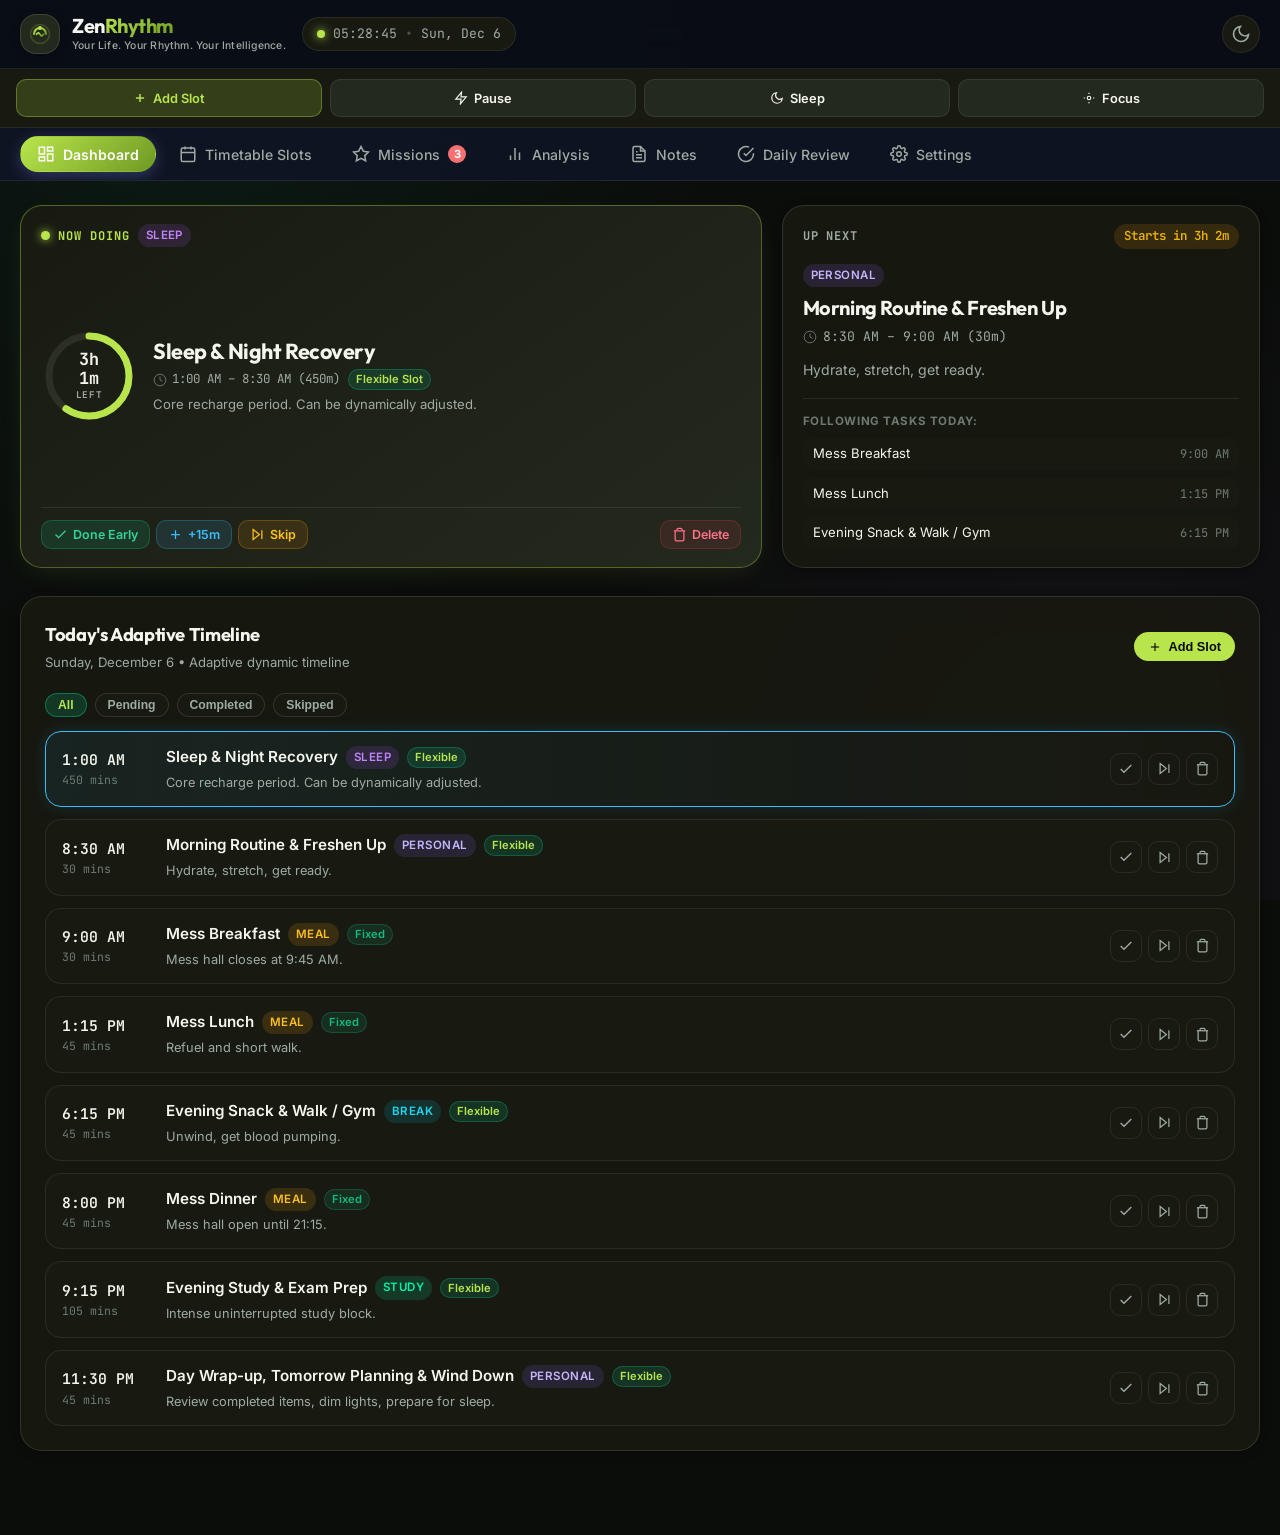
==== commit f8d0625d: "feat: Apple-style UI redesign with custom dark palette, zero emojis, swipe navigation and brand logo" ====
--- a/android/app/src/main/assets/index.html
+++ b/android/app/src/main/assets/index.html
@@ -29,12 +29,23 @@
       <div class="nav-left">
         <div class="brand-logo">
           <div class="logo-icon-pulse">
-            <svg width="22" height="22" viewBox="0 0 24 24" fill="none" stroke="currentColor">
-              <circle cx="12" cy="12" r="10" stroke-width="2"/>
-              <polyline points="12 6 12 12 16 14" stroke-width="2"/>
+            <svg width="24" height="24" viewBox="0 0 28 28" fill="none">
+              <defs>
+                <linearGradient id="zenLogoGrad" x1="0%" y1="0%" x2="100%" y2="100%">
+                  <stop offset="0%" stop-color="#B9E54C" />
+                  <stop offset="100%" stop-color="#6F9A23" />
+                </linearGradient>
+              </defs>
+              <circle cx="14" cy="14" r="11" stroke="currentColor" stroke-opacity="0.18" stroke-width="2" />
+              <path d="M7 14C7 10.134 10.134 7 14 7C17.866 7 21 10.134 21 14" stroke="url(#zenLogoGrad)" stroke-width="2.6" stroke-linecap="round" />
+              <path d="M10 14.5C11.5 12 12.5 12 14 14.5C15.5 17 16.5 17 18 14.5" stroke="url(#zenLogoGrad)" stroke-width="2" stroke-linecap="round" stroke-linejoin="round" />
+              <circle cx="14" cy="7" r="2.2" fill="#B9E54C" />
             </svg>
           </div>
-          <span class="brand-name">Zen<span class="gradient-text">Rhythm</span></span>
+          <div class="brand-text-wrap">
+            <span class="brand-name">Zen<span class="gradient-text">Rhythm</span></span>
+            <span class="brand-tagline">Your Life. Your Rhythm. Your Intelligence.</span>
+          </div>
         </div>
         
         <div class="live-clock-badge" id="live-clock-badge">
@@ -76,49 +87,39 @@
       </div>
     </header>
 
-    <!-- Top Action Row (Horizontal Scrollable Strip below brand title on mobile) -->
+    <!-- Top Action Row (Equal 4-Column Grid covering entire row) -->
     <div class="quick-action-strip" id="top-action-strip">
-      <!-- 5.3.2: + Icon for Quick Add Task -->
-      <button id="btn-top-quick-add" class="btn-chip btn-quick-add" title="Quickly Add New Slot or Task">
-        <svg width="15" height="15" viewBox="0 0 24 24" fill="none" stroke="currentColor" stroke-width="2.5">
+      <button id="btn-top-quick-add" class="btn-chip btn-quick-add" title="Quickly Add New Slot">
+        <svg width="14" height="14" viewBox="0 0 24 24" fill="none" stroke="currentColor" stroke-width="2.5">
           <line x1="12" y1="5" x2="12" y2="19"></line>
           <line x1="5" y1="12" x2="19" y2="12"></line>
         </svg>
-        <span>+ Add</span>
+        <span>Add Slot</span>
       </button>
 
       <!-- Emergency Time Button -->
-      <button id="btn-emergency-time" class="btn-chip btn-emergency" title="Insert unplanned free time / pause">
-        <svg width="15" height="15" viewBox="0 0 24 24" fill="none" stroke="currentColor" stroke-width="2">
+      <button id="btn-emergency-time" class="btn-chip btn-emergency" title="Insert unplanned pause">
+        <svg width="14" height="14" viewBox="0 0 24 24" fill="none" stroke="currentColor" stroke-width="2">
           <polygon points="13 2 3 14 12 14 11 22 21 10 12 10 13 2"></polygon>
         </svg>
-        <span>Emergency Break</span>
+        <span>Pause</span>
       </button>
 
       <!-- Sleep / Wake Ripple Button -->
-      <button id="btn-sleep-adjust" class="btn-chip btn-sleep" title="Log sleep or wake time to dynamically ripple schedule">
-        <svg width="15" height="15" viewBox="0 0 24 24" fill="none" stroke="currentColor" stroke-width="2">
+      <button id="btn-sleep-adjust" class="btn-chip btn-sleep" title="Log sleep or wake rhythm">
+        <svg width="14" height="14" viewBox="0 0 24 24" fill="none" stroke="currentColor" stroke-width="2">
           <path d="M21 12.79A9 9 0 1 1 11.21 3 7 7 0 0 0 21 12.79z"></path>
         </svg>
-        <span>Smart Sleep</span>
+        <span>Sleep</span>
       </button>
 
       <!-- Focus Mode Launch Button -->
-      <button id="btn-enter-focus" class="btn-chip btn-focus" title="Enter Distraction-Free Focus Mode">
-        <svg width="15" height="15" viewBox="0 0 24 24" fill="none" stroke="currentColor" stroke-width="2">
+      <button id="btn-enter-focus" class="btn-chip btn-focus" title="Distraction-Free Focus Mode">
+        <svg width="14" height="14" viewBox="0 0 24 24" fill="none" stroke="currentColor" stroke-width="2">
           <circle cx="12" cy="12" r="3"></circle>
           <path d="M3 12h2m14 0h2M12 3v2m0 14v2"></path>
         </svg>
-        <span>Focus Mode</span>
-      </button>
-
-      <!-- Sync Native Phone Alarms -->
-      <button id="btn-sync-alarms" class="btn-chip btn-sync-alarms" title="Sync today's timetable to your Android Clock & Calendar alarms (.ics)">
-        <svg width="15" height="15" viewBox="0 0 24 24" fill="none" stroke="currentColor" stroke-width="2">
-          <path d="M18 8A6 6 0 0 0 6 8c0 7-3 9-3 9h18s-3-2-3-9"></path>
-          <path d="M13.73 21a2 2 0 0 1-3.46 0"></path>
-        </svg>
-        <span>Sync Alarms</span>
+        <span>Focus</span>
       </button>
     </div>
 
@@ -200,7 +201,7 @@
         <!-- Ripple Banner (shows if morning sleep ripple or emergency time is active) -->
         <div id="ripple-status-banner" class="ripple-banner hidden">
           <div class="banner-content">
-            <span class="banner-icon">🌊</span>
+            <svg width="18" height="18" viewBox="0 0 24 24" fill="none" stroke="currentColor" stroke-width="2"><path d="M2 12c3-4 6-4 9 0s6 4 9 0"/><path d="M2 17c3-4 6-4 9 0s6 4 9 0"/></svg>
             <span id="ripple-banner-text">Dynamic Ripple Active: Flexible tasks shifted +60m due to late sleep.</span>
           </div>
           <button id="btn-reset-ripple" class="btn-text">Reset to Standard</button>
@@ -243,22 +244,22 @@
                 <div id="buffer-activity-container" class="buffer-activity-container hidden">
                   <div class="buffer-header-row">
                     <span class="buffer-label">
-                      <span>⏱️</span>
-                      <span>What are you doing now?</span>
+                      <svg width="13" height="13" viewBox="0 0 24 24" fill="none" stroke="currentColor" stroke-width="2"><circle cx="12" cy="12" r="10"/><polyline points="12 6 12 12 16 14"/></svg>
+                      <span>Active Buffer Activity</span>
                     </span>
                     <span class="buffer-badge">LOGGING TIME</span>
                   </div>
                   <div class="buffer-select-wrapper">
                     <select id="buffer-activity-select" class="buffer-select-styled">
-                      <option value="Free buffer time / Relax">🛋️ Free buffer time / Relax</option>
-                      <option value="☕ Coffee & Quick Snack">☕ Coffee & Quick Snack</option>
-                      <option value="🚶 Short Walk & Stretching">🚶 Short Walk & Stretching</option>
-                      <option value="📖 Reading / Casual Learning">📖 Reading / Casual Learning</option>
-                      <option value="🔋 Quick Power Nap">🔋 Quick Power Nap</option>
-                      <option value="🎧 Music & Wind Down">🎧 Music & Wind Down</option>
-                      <option value="📝 Reviewing Notes Ahead">📝 Reviewing Notes Ahead</option>
-                      <option value="📱 Social Media / Browsing">📱 Social Media / Browsing</option>
-                      <option value="🧹 Chores & Room Cleanup">🧹 Chores & Room Cleanup</option>
+                      <option value="Free buffer time / Relax">Free buffer time / Relax</option>
+                      <option value="Coffee & Quick Snack">Coffee & Quick Snack</option>
+                      <option value="Short Walk & Stretching">Short Walk & Stretching</option>
+                      <option value="Reading / Casual Learning">Reading / Casual Learning</option>
+                      <option value="Quick Power Nap (20m)">Quick Power Nap (20m)</option>
+                      <option value="Music & Wind Down">Music & Wind Down</option>
+                      <option value="Reviewing Notes Ahead">Reviewing Notes Ahead</option>
+                      <option value="Social Media / Browsing">Social Media / Browsing</option>
+                      <option value="Chores & Room Cleanup">Chores & Room Cleanup</option>
                     </select>
                     <span class="select-chevron">
                       <svg width="14" height="14" viewBox="0 0 24 24" fill="none" stroke="currentColor" stroke-width="2.5"><polyline points="6 9 12 15 18 9"/></svg>
@@ -273,7 +274,10 @@
             <!-- 5.1: Instant Undo Banner for Done / Skip -->
             <div id="now-undo-banner" class="now-undo-banner hidden">
               <span id="now-undo-text">Task marked as finished.</span>
-              <button id="btn-now-undo" class="btn-undo-action" type="button">↩ Undo</button>
+              <button id="btn-now-undo" class="btn-undo-action" type="button">
+                <svg width="13" height="13" viewBox="0 0 24 24" fill="none" stroke="currentColor" stroke-width="2.5"><path d="M3 7v6h6"/><path d="M21 17a9 9 0 0 0-9-9 9 9 0 0 0-6 2.3L3 13"/></svg>
+                <span>Undo</span>
+              </button>
             </div>
 
             <!-- QUICK ACTION TOOLBAR FOR CURRENT TASK -->
@@ -485,12 +489,15 @@
 
           <!-- Recent Buffer Activity Log Preview -->
           <div class="alloc-buffer-log-row">
-            <span class="buffer-log-title">⏱️ Active Buffer Time Activity:</span>
+            <span class="buffer-log-title">
+              <svg width="14" height="14" viewBox="0 0 24 24" fill="none" stroke="currentColor" stroke-width="2" style="vertical-align: -2px; margin-right: 4px;"><circle cx="12" cy="12" r="10"></circle><polyline points="12 6 12 12 16 14"></polyline></svg>
+              Active Buffer:
+            </span>
             <span class="buffer-log-value" id="alloc-buffer-current-text">Free buffer time / Relax</span>
           </div>
         </div>
 
-        <!-- 3.1: 1-Tap Sleep / Wake Action Card (No complex form needed!) -->
+        <!-- 3.1: 1-Tap Sleep / Wake Action Card -->
         <div class="sleep-session-card" id="sleep-session-card">
           <div class="sleep-session-info">
             <div class="sleep-status-badge" id="sleep-status-badge">
@@ -498,19 +505,19 @@
               <span id="sleep-status-text">CURRENTLY AWAKE</span>
             </div>
             <h3 id="sleep-session-headline" class="sleep-headline">Ready for rest tonight?</h3>
-            <p id="sleep-session-subtext" class="sleep-subtext">Tap "Sleep Now" when you go to bed. ZenRhythm will count your exact sleep and automatically calculate your wake up.</p>
+            <p id="sleep-session-subtext" class="sleep-subtext">Tap "Log Sleep" when you go to bed. ZenRhythm precisely calculates your recovery and adjusts morning routines.</p>
           </div>
 
           <div class="sleep-session-actions">
             <button id="btn-quick-sleep-now" class="btn-sleep-primary">
-              <svg width="20" height="20" viewBox="0 0 24 24" fill="none" stroke="currentColor" stroke-width="2">
+              <svg width="18" height="18" viewBox="0 0 24 24" fill="none" stroke="currentColor" stroke-width="2">
                 <path d="M21 12.79A9 9 0 1 1 11.21 3 7 7 0 0 0 21 12.79z"></path>
               </svg>
-              <span>🌙 Log Sleep Now</span>
+              <span>Log Sleep</span>
             </button>
 
             <button id="btn-quick-wake-now" class="btn-wake-primary hidden">
-              <svg width="20" height="20" viewBox="0 0 24 24" fill="none" stroke="currentColor" stroke-width="2">
+              <svg width="18" height="18" viewBox="0 0 24 24" fill="none" stroke="currentColor" stroke-width="2">
                 <circle cx="12" cy="12" r="5"></circle>
                 <line x1="12" y1="1" x2="12" y2="3"></line>
                 <line x1="12" y1="21" x2="12" y2="23"></line>
@@ -519,49 +526,53 @@
                 <line x1="1" y1="12" x2="3" y2="12"></line>
                 <line x1="21" y1="12" x2="23" y2="12"></line>
               </svg>
-              <span>☀️ Wake Up Now</span>
+              <span>Wake Up</span>
             </button>
           </div>
         </div>
 
-        <!-- Sleep Stats Grid (3.2 & 3.4: Target & Bedtime editable directly!) -->
+        <!-- Sleep Stats Grid -->
         <div class="stats-overview-grid">
           <div class="stat-card editable-stat" id="card-edit-target-sleep" title="Click to edit target sleep">
             <div class="stat-header-flex">
               <span class="stat-label">Target Sleep</span>
-              <span class="edit-hint-icon">✏️</span>
+              <span class="edit-hint-icon">
+                <svg width="12" height="12" viewBox="0 0 24 24" fill="none" stroke="currentColor" stroke-width="2"><path d="M12 20h9"></path><path d="M16.5 3.5a2.121 2.121 0 0 1 3 3L7 19l-4 1 1-4L16.5 3.5z"></path></svg>
+              </span>
             </div>
             <div id="stat-target-sleep" class="stat-value">7.5 hrs</div>
             <div class="stat-inline-edit hidden" id="wrap-edit-target-sleep">
               <input type="number" id="input-edit-target-sleep" class="form-input-sm" step="0.5" min="4" max="12" value="7.5">
               <button class="btn-chip-sm" id="btn-save-inline-target">Save</button>
             </div>
-            <div class="stat-sub">Tap to change goal</div>
+            <div class="stat-sub">Tap to edit goal</div>
           </div>
 
           <div class="stat-card">
             <div class="stat-label">7-Day Average</div>
             <div id="stat-avg-sleep" class="stat-value">7.4 hrs</div>
-            <div class="stat-sub text-success" id="stat-avg-status">Restored rhythm</div>
+            <div class="stat-sub text-success" id="stat-avg-status">Optimal rhythm</div>
           </div>
 
           <div class="stat-card editable-stat" id="card-edit-bedtime" title="Click to edit standard bedtime">
             <div class="stat-header-flex">
               <span class="stat-label">Standard Bedtime</span>
-              <span class="edit-hint-icon">✏️</span>
+              <span class="edit-hint-icon">
+                <svg width="12" height="12" viewBox="0 0 24 24" fill="none" stroke="currentColor" stroke-width="2"><path d="M12 20h9"></path><path d="M16.5 3.5a2.121 2.121 0 0 1 3 3L7 19l-4 1 1-4L16.5 3.5z"></path></svg>
+              </span>
             </div>
             <div id="stat-bedtime-cfg" class="stat-value">01:00 AM</div>
             <div class="stat-inline-edit hidden" id="wrap-edit-bedtime">
               <input type="time" id="input-edit-bedtime" class="form-input-sm" value="01:00">
               <button class="btn-chip-sm" id="btn-save-inline-bedtime">Save</button>
             </div>
-            <div class="stat-sub">Tap to change routine</div>
+            <div class="stat-sub">Tap to edit routine</div>
           </div>
 
           <div class="stat-card">
             <div class="stat-label">Morning Ripple</div>
             <div class="stat-value text-accent" id="stat-ripple-status">Active</div>
-            <div class="stat-sub">Protects fixed slots</div>
+            <div class="stat-sub">Dynamic protection</div>
           </div>
         </div>
 
@@ -571,7 +582,9 @@
           <div class="analytics-card">
             <div class="analytics-card-header">
               <div class="analytics-title-wrap">
-                <span class="chart-icon">🌌</span>
+                <span class="chart-icon">
+                  <svg width="18" height="18" viewBox="0 0 24 24" fill="none" stroke="currentColor" stroke-width="2"><path d="M21 12.79A9 9 0 1 1 11.21 3 7 7 0 0 0 21 12.79z"></path></svg>
+                </span>
                 <div>
                   <h4>Circadian Rhythm & Night Sleep Cycle</h4>
                   <p class="chart-desc">7-Day sleep architecture showing bedtime, wake time, and restorative deep sleep stage.</p>
@@ -594,10 +607,12 @@
           <div class="analytics-card" style="margin-top: 16px;">
             <div class="analytics-card-header">
               <div class="analytics-title-wrap">
-                <span class="chart-icon">⚡</span>
+                <span class="chart-icon">
+                  <svg width="18" height="18" viewBox="0 0 24 24" fill="none" stroke="currentColor" stroke-width="2"><polygon points="13 2 3 14 12 14 11 22 21 10 12 10 13 2"></polygon></svg>
+                </span>
                 <div>
                   <h4>Daytime Power Naps & Rest Window</h4>
-                  <p class="chart-desc">Quick 1-2 hour afternoon recovery naps and their restorative curve.</p>
+                  <p class="chart-desc">Afternoon recovery naps and restorative energy curves.</p>
                 </div>
               </div>
             </div>
@@ -845,9 +860,15 @@
             </div>
 
             <div class="archive-tab-bar">
-              <button class="archive-tab-btn active" data-archive-tab="tasks">✅ Completed Tasks (<span id="count-archive-tasks">0</span>)</button>
-              <button class="archive-tab-btn" data-archive-tab="reflections">📖 Reflections (<span id="count-archive-reflections">0</span>)</button>
-              <button class="archive-tab-btn" data-archive-tab="buffer">⏱️ Buffer Logs (<span id="count-archive-buffer">0</span>)</button>
+              <button class="archive-tab-btn active" data-archive-tab="tasks">
+                <svg width="14" height="14" viewBox="0 0 24 24" fill="none" stroke="currentColor" stroke-width="2" style="vertical-align: -2px; margin-right: 4px;"><polyline points="20 6 9 17 4 12"></polyline></svg>Completed Tasks (<span id="count-archive-tasks">0</span>)
+              </button>
+              <button class="archive-tab-btn" data-archive-tab="reflections">
+                <svg width="14" height="14" viewBox="0 0 24 24" fill="none" stroke="currentColor" stroke-width="2" style="vertical-align: -2px; margin-right: 4px;"><path d="M2 3h6a4 4 0 0 1 4 4v14a3 3 0 0 0-3-3H2z"></path><path d="M22 3h-6a4 4 0 0 0-4 4v14a3 3 0 0 1 3-3h7z"></path></svg>Reflections (<span id="count-archive-reflections">0</span>)
+              </button>
+              <button class="archive-tab-btn" data-archive-tab="buffer">
+                <svg width="14" height="14" viewBox="0 0 24 24" fill="none" stroke="currentColor" stroke-width="2" style="vertical-align: -2px; margin-right: 4px;"><circle cx="12" cy="12" r="10"></circle><polyline points="12 6 12 12 16 14"></polyline></svg>Buffer Logs (<span id="count-archive-buffer">0</span>)
+              </button>
             </div>
 
             <div id="archive-list-container" class="archive-list-container">
@@ -868,7 +889,9 @@
     <div class="modal-window">
       <div class="modal-header">
         <div class="modal-title-wrap">
-          <span class="modal-icon">🌙</span>
+          <span class="modal-icon">
+            <svg width="20" height="20" viewBox="0 0 24 24" fill="none" stroke="currentColor" stroke-width="2"><path d="M21 12.79A9 9 0 1 1 11.21 3 7 7 0 0 0 21 12.79z"></path></svg>
+          </span>
           <div>
             <h3>Smart Sleep & Wake Adjustment</h3>
             <p class="modal-subtitle">Ripples your morning schedule automatically based on actual sleep.</p>
@@ -891,8 +914,8 @@
         </div>
 
         <div class="callout-box">
-          <div class="callout-title">⚡ How Chronoflow adjusts:</div>
-          <p class="callout-text">Your morning wake time and flexible self-study routines will be shifted forward by the delay. Fixed commitments like Class Slots or Mess timings will NOT be broken, and study slots will neatly rebalance around them.</p>
+          <div class="callout-title">Schedule Adjustment Logic:</div>
+          <p class="callout-text">Your wake time and flexible routines shift forward to preserve sleep. Fixed commitments like Class Slots or Mess timings remain protected.</p>
         </div>
       </div>
 
@@ -908,7 +931,9 @@
     <div class="modal-window">
       <div class="modal-header">
         <div class="modal-title-wrap">
-          <span class="modal-icon">⚡</span>
+          <span class="modal-icon">
+            <svg width="20" height="20" viewBox="0 0 24 24" fill="none" stroke="currentColor" stroke-width="2"><polygon points="13 2 3 14 12 14 11 22 21 10 12 10 13 2"></polygon></svg>
+          </span>
           <div>
             <h3>Insert Emergency Free Time</h3>
             <p class="modal-subtitle">Inject an unplanned pause or urgent task right now without breaking fixed classes.</p>
@@ -947,7 +972,9 @@
     <div class="modal-window modal-lg">
       <div class="modal-header">
         <div class="modal-title-wrap">
-          <span class="modal-icon">📅</span>
+          <span class="modal-icon">
+            <svg width="20" height="20" viewBox="0 0 24 24" fill="none" stroke="currentColor" stroke-width="2"><rect x="3" y="4" width="18" height="18" rx="2" ry="2"></rect><line x1="16" y1="2" x2="16" y2="6"></line><line x1="8" y1="2" x2="8" y2="6"></line><line x1="3" y1="10" x2="21" y2="10"></line></svg>
+          </span>
           <div>
             <h3 id="modal-task-title-heading">Create Timetable Slot / Task</h3>
           </div>
@@ -964,10 +991,10 @@
           <label>Activity Nature</label>
           <div class="duration-selector-row">
             <button type="button" class="btn-chip-choice active" id="btn-nature-slot" data-nature="slot">
-              ⏱️ Scheduled Time Slot
+              <svg width="14" height="14" viewBox="0 0 24 24" fill="none" stroke="currentColor" stroke-width="2" style="vertical-align:-2px; margin-right:4px;"><circle cx="12" cy="12" r="10"></circle><polyline points="12 6 12 12 16 14"></polyline></svg>Scheduled Time Slot
             </button>
             <button type="button" class="btn-chip-choice" id="btn-nature-reminder" data-nature="reminder">
-              🔔 Timed Reminder / Alert
+              <svg width="14" height="14" viewBox="0 0 24 24" fill="none" stroke="currentColor" stroke-width="2" style="vertical-align:-2px; margin-right:4px;"><path d="M18 8A6 6 0 0 0 6 8c0 7-3 9-3 9h18s-3-2-3-9"></path><path d="M13.73 21a2 2 0 0 1-3.46 0"></path></svg>Timed Reminder / Alert
             </button>
           </div>
           <small class="field-hint" id="nature-explanation">Time slots reserve a block on your daily schedule. Reminders only ring an exact alarm without occupying schedule blocks.</small>
@@ -1059,7 +1086,9 @@
     <div class="modal-window">
       <div class="modal-header">
         <div class="modal-title-wrap">
-          <span class="modal-icon">🎯</span>
+          <span class="modal-icon">
+            <svg width="20" height="20" viewBox="0 0 24 24" fill="none" stroke="currentColor" stroke-width="2"><circle cx="12" cy="12" r="10"></circle><circle cx="12" cy="12" r="6"></circle><circle cx="12" cy="12" r="2"></circle></svg>
+          </span>
           <div>
             <h3 id="modal-deadline-title-heading">Add Mission</h3>
           </div>
@@ -1115,7 +1144,9 @@
     <div class="modal-window">
       <div class="modal-header">
         <div class="modal-title-wrap">
-          <span class="modal-icon text-danger">⚠️</span>
+          <span class="modal-icon text-danger">
+            <svg width="20" height="20" viewBox="0 0 24 24" fill="none" stroke="currentColor" stroke-width="2"><path d="M10.29 3.86L1.82 18a2 2 0 0 0 1.71 3h16.94a2 2 0 0 0 1.71-3L13.71 3.86a2 2 0 0 0-3.42 0z"></path><line x1="12" y1="9" x2="12" y2="13"></line><line x1="12" y1="17" x2="12.01" y2="17"></line></svg>
+          </span>
           <div>
             <h3>Remove Task / Slot</h3>
             <p id="delete-modal-task-name" class="modal-subtitle">Computer Networks</p>
@@ -1128,7 +1159,9 @@
         <p>How would you like to delete this slot?</p>
         <div class="delete-options-grid">
           <button id="btn-delete-today-only" class="btn-delete-opt">
-            <div class="opt-icon">📅</div>
+            <div class="opt-icon">
+              <svg width="20" height="20" viewBox="0 0 24 24" fill="none" stroke="currentColor" stroke-width="2"><rect x="3" y="4" width="18" height="18" rx="2" ry="2"></rect><line x1="16" y1="2" x2="16" y2="6"></line><line x1="8" y1="2" x2="8" y2="6"></line><line x1="3" y1="10" x2="21" y2="10"></line></svg>
+            </div>
             <div class="opt-text">
               <strong>Delete for TODAY Only</strong>
               <span>Keeps the slot in your recurring weekly timetable. Perfect for canceled classes or a one-day holiday.</span>
@@ -1136,7 +1169,9 @@
           </button>
 
           <button id="btn-delete-forever" class="btn-delete-opt opt-danger">
-            <div class="opt-icon">🗑️</div>
+            <div class="opt-icon">
+              <svg width="20" height="20" viewBox="0 0 24 24" fill="none" stroke="currentColor" stroke-width="2"><polyline points="3 6 5 6 21 6"></polyline><path d="M19 6v14a2 2 0 0 1-2 2H7a2 2 0 0 1-2-2V6m3 0V4a2 2 0 0 1 2-2h4a2 2 0 0 1 2 2v2"></path></svg>
+            </div>
             <div class="opt-text">
               <strong>Delete FOREVER from Timetable</strong>
               <span>Completely removes this recurring task from your schedule.</span>
@@ -1156,7 +1191,9 @@
     <div class="modal-window">
       <div class="modal-header">
         <div class="modal-title-wrap">
-          <span class="modal-icon">📝</span>
+          <span class="modal-icon">
+            <svg width="20" height="20" viewBox="0 0 24 24" fill="none" stroke="currentColor" stroke-width="2"><path d="M14 2H6a2 2 0 0 0-2 2v16a2 2 0 0 0 2 2h12a2 2 0 0 0 2-2V8z"></path><polyline points="14 2 14 8 20 8"></polyline><line x1="16" y1="13" x2="8" y2="13"></line><line x1="16" y1="17" x2="8" y2="17"></line><polyline points="10 9 9 9 8 9"></polyline></svg>
+          </span>
           <div>
             <h3 id="modal-note-title-heading">Create Note</h3>
           </div>
@@ -1186,7 +1223,10 @@
           <div class="form-group" style="display: flex; align-items: flex-end; padding-bottom: 8px;">
             <label style="display: flex; align-items: center; gap: 8px; cursor: pointer; font-size: 0.85rem; color: var(--text-main);">
               <input type="checkbox" id="note-form-pinned" style="accent-color: var(--accent-primary); width: 16px; height: 16px;">
-              <span>📌 Pin to Top</span>
+              <span style="display:inline-flex; align-items:center; gap:4px;">
+                <svg width="14" height="14" viewBox="0 0 24 24" fill="none" stroke="currentColor" stroke-width="2"><line x1="12" y1="17" x2="12" y2="22"></line><path d="M5 17h14v-1.76a2 2 0 0 0-1.11-1.79l-1.78-.9A2 2 0 0 1 15 10.76V6h1a1 1 0 0 0 0-2H8a1 1 0 0 0 0 2h1v4.76a2 2 0 0 1-1.11 1.79l-1.78.9A2 2 0 0 0 5 15.24Z"></path></svg>
+                Pin to Top
+              </span>
             </label>
           </div>
         </div>
--- a/android/app/src/main/assets/css/style.css
+++ b/android/app/src/main/assets/css/style.css
@@ -1,91 +1,107 @@
 /* ==========================================================================
-   ZENRHYTHM DESIGN SYSTEM & STYLESHEET
-   Aesthetics: Obsidian Glassmorphism, Bioluminescent Aurora Mint & Amber Accents
-   Fluid Responsive Mobile & Desktop Engine
+   ZENRHYTHM DESIGN SYSTEM — APPLE-STYLE SOPHISTICATED MINIMALISM
+   Palette:
+     Background:       #0B0D0B
+     Surface:          #181A11
+     Elevated surface: #24291D
+     Primary:          #B9E54C
+     Secondary:        #6F9A23
+     Text:             #F5F7EF
+   Tagline: "Your Life. Your Rhythm. Your Intelligence."
    ========================================================================== */
 
 :root {
-  /* Color Tokens - Dark Obsidian Aurora Theme (Default) */
-  --bg-app: #070b12;
-  --bg-surface: #0e1523;
-  --bg-card: rgba(18, 25, 41, 0.78);
-  --bg-card-hover: rgba(28, 38, 62, 0.9);
-  --bg-modal: #0d1322;
+  /* Color Tokens - Dark Mode (Specified by User) */
+  --bg-app: #0B0D0B;
+  --bg-surface: #181A11;
+  --bg-elevated: #24291D;
+  --bg-card: rgba(24, 26, 17, 0.88);
+  --bg-card-hover: rgba(36, 41, 29, 0.95);
+  --bg-modal: #181A11;
+  --bg-glass: rgba(24, 26, 17, 0.78);
   
-  --border-subtle: rgba(255, 255, 255, 0.08);
-  --border-card: rgba(148, 163, 184, 0.14);
-  --border-active: rgba(0, 240, 170, 0.45);
-
-  --text-main: #f8fafc;
-  --text-muted: #94a3b8;
-  --text-subtle: #64748b;
-  --text-inverse: #070b12;
-
-  /* Unique Non-Blue Clock & Accent Palette: Aurora Mint, Cyan Teal, Solar Amber & Astral Violet */
-  --accent-primary: #00f0aa;
-  --accent-secondary: #05d5b0;
-  --accent-amber: #f59e0b;
+  --border-subtle: rgba(245, 247, 239, 0.08);
+  --border-card: rgba(245, 247, 239, 0.12);
+  --border-active: rgba(185, 229, 76, 0.55);
+
+  --text-main: #F5F7EF;
+  --text-muted: #9EABA2;
+  --text-subtle: #6D7A71;
+  --text-inverse: #0B0D0B;
+
+  /* Primary Accent & Apple-Style Harmonized Secondary */
+  --accent-primary: #B9E54C;
+  --accent-secondary: #6F9A23;
+  --accent-amber: #eab308;
   --accent-violet: #a855f7;
-  --accent-blue: #00f0aa; /* Replace legacy blue token with glowing aurora mint */
-  --accent-indigo: #05d5b0;
-  --accent-purple: #a855f7;
-  --accent-gradient: linear-gradient(135deg, #00f0aa 0%, #05d5b0 45%, #6366f1 100%);
-  --accent-glow: rgba(0, 240, 170, 0.28);
+  --accent-blue: #38bdf8;
+  --accent-indigo: #818cf8;
+  --accent-purple: #c084fc;
+  --accent-gradient: linear-gradient(135deg, #B9E54C 0%, #6F9A23 100%);
+  --accent-glow: rgba(185, 229, 76, 0.22);
 
   /* Semantic State Colors */
-  --color-success: #10b981;
-  --color-warning: #f59e0b;
-  --color-danger: #f43f5e;
-  --color-info: #06b6d4;
+  --color-success: #B9E54C;
+  --color-warning: #eab308;
+  --color-danger: #f87171;
+  --color-info: #38bdf8;
 
   /* Category Specific Colors */
-  --cat-class: #10b981;
-  --cat-study: #00f0aa;
-  --cat-sleep: #a855f7;
-  --cat-meal: #f59e0b;
-  --cat-exam: #f43f5e;
-  --cat-break: #06b6d4;
-  --cat-personal: #8b5cf6;
-
-  /* Typography */
-  --font-sans: 'Inter', -apple-system, BlinkMacSystemFont, 'Segoe UI', Roboto, sans-serif;
-  --font-display: 'Outfit', var(--font-sans);
-  --font-mono: 'JetBrains Mono', monospace;
-
-  /* Radius & Shadows */
-  --radius-sm: 8px;
-  --radius-md: 14px;
-  --radius-lg: 20px;
+  --cat-class: #38bdf8;
+  --cat-study: #B9E54C;
+  --cat-sleep: #c084fc;
+  --cat-meal: #fbbf24;
+  --cat-exam: #f87171;
+  --cat-break: #4ade80;
+  --cat-personal: #a78bfa;
+
+  /* Apple Typography */
+  --font-sans: -apple-system, BlinkMacSystemFont, "SF Pro Display", "SF Pro Text", 'Inter', system-ui, sans-serif;
+  --font-display: -apple-system, BlinkMacSystemFont, "SF Pro Display", 'Outfit', var(--font-sans);
+  --font-mono: "SF Mono", 'JetBrains Mono', Menlo, monospace;
+
+  /* Apple-Style Smooth Corner Radii */
+  --radius-xs: 6px;
+  --radius-sm: 10px;
+  --radius-md: 16px;
+  --radius-lg: 22px;
+  --radius-xl: 28px;
   --radius-pill: 9999px;
-  --shadow-sm: 0 4px 12px rgba(0, 0, 0, 0.25);
-  --shadow-lg: 0 16px 36px -8px rgba(0, 0, 0, 0.5);
-  --shadow-glow: 0 0 24px var(--accent-glow);
+
+  /* Apple-Style Refined Shadows */
+  --shadow-sm: 0 2px 8px rgba(0, 0, 0, 0.35);
+  --shadow-md: 0 8px 24px rgba(0, 0, 0, 0.45);
+  --shadow-lg: 0 20px 44px -10px rgba(0, 0, 0, 0.65);
+  --shadow-glow: 0 0 22px var(--accent-glow);
 }
 
 /* Light Theme Variables */
 [data-theme="light"] {
   --bg-app: #f4f7f6;
   --bg-surface: #ffffff;
+  --bg-elevated: #eaf0eb;
   --bg-card: rgba(255, 255, 255, 0.92);
   --bg-card-hover: #ffffff;
   --bg-modal: #ffffff;
+  --bg-glass: rgba(255, 255, 255, 0.85);
 
   --border-subtle: rgba(0, 0, 0, 0.07);
   --border-card: rgba(0, 0, 0, 0.1);
-  --border-active: rgba(5, 150, 105, 0.5);
+  --border-active: rgba(85, 126, 18, 0.5);
 
   --text-main: #0f172a;
   --text-muted: #475569;
   --text-subtle: #94a3b8;
   --text-inverse: #ffffff;
 
-  --accent-primary: #059669;
-  --accent-secondary: #0d9488;
-  --accent-blue: #059669;
-  --accent-indigo: #0d9488;
-  --accent-gradient: linear-gradient(135deg, #059669 0%, #0d9488 50%, #4f46e5 100%);
-  --accent-glow: rgba(5, 150, 105, 0.18);
-  --shadow-sm: 0 4px 12px rgba(0, 0, 0, 0.06);
+  --accent-primary: #557E12;
+  --accent-secondary: #6F9A23;
+  --accent-blue: #0284c7;
+  --accent-indigo: #4f46e5;
+  --accent-gradient: linear-gradient(135deg, #557E12 0%, #6F9A23 100%);
+  --accent-glow: rgba(85, 126, 18, 0.18);
+  --shadow-sm: 0 2px 8px rgba(0, 0, 0, 0.06);
+  --shadow-md: 0 8px 20px rgba(0, 0, 0, 0.08);
   --shadow-lg: 0 16px 32px -8px rgba(0, 0, 0, 0.12);
 }
 
@@ -149,33 +165,54 @@
   }
 }
 
-/* Quick Action Strip (Top horizontal row below brand logo) */
+/* Quick Action Strip — Apple-style 4-column equal width layout covering entire row */
 .quick-action-strip {
-  display: flex;
-  align-items: center;
-  gap: 10px;
+  display: grid;
+  grid-template-columns: repeat(4, 1fr);
+  gap: 8px;
   padding: 10px 16px;
-  overflow-x: auto;
+  width: 100%;
+  box-sizing: border-box;
+  background: var(--bg-surface);
+  border-bottom: 1px solid var(--border-subtle);
+}
+
+.quick-action-strip .btn-chip {
+  width: 100%;
+  height: 38px;
+  display: inline-flex;
+  align-items: center;
+  justify-content: center;
+  gap: 6px;
+  padding: 0 4px;
+  font-size: 0.8rem;
+  font-weight: 600;
+  border-radius: var(--radius-sm);
+  background: var(--bg-elevated);
+  border: 1px solid var(--border-subtle);
+  color: var(--text-main);
+  text-align: center;
   white-space: nowrap;
-  background: rgba(14, 21, 35, 0.65);
-  border-bottom: 1px solid var(--border-subtle);
-  -webkit-overflow-scrolling: touch;
-  scrollbar-width: none;
-}
-
-.quick-action-strip::-webkit-scrollbar {
-  display: none;
+  transition: all 0.2s cubic-bezier(0.16, 1, 0.3, 1);
+}
+
+.quick-action-strip .btn-chip:active {
+  transform: scale(0.96);
+  background: rgba(185, 229, 76, 0.16);
+  border-color: var(--accent-primary);
+}
+
+.quick-action-strip .btn-chip span {
+  overflow: hidden;
+  text-overflow: ellipsis;
+  white-space: nowrap;
 }
 
 .btn-quick-add {
-  background: linear-gradient(135deg, rgba(0, 240, 170, 0.22) 0%, rgba(5, 213, 176, 0.16) 100%) !important;
+  background: rgba(185, 229, 76, 0.18) !important;
   color: var(--accent-primary) !important;
-  border-color: rgba(0, 240, 170, 0.45) !important;
-  font-weight: 700 !important;
-}
-
-.btn-quick-add:active {
-  transform: scale(0.96);
+  border-color: rgba(185, 229, 76, 0.35) !important;
+  font-weight: 600 !important;
 }
 
 /* ==========================================================================
@@ -208,7 +245,7 @@
 .brand-logo {
   display: flex;
   align-items: center;
-  gap: 10px;
+  gap: 12px;
   text-decoration: none;
 }
 
@@ -216,19 +253,46 @@
   display: flex;
   align-items: center;
   justify-content: center;
-  width: 38px;
-  height: 38px;
+  width: 40px;
+  height: 40px;
   border-radius: var(--radius-md);
-  background: var(--accent-gradient);
-  color: #ffffff;
-  box-shadow: var(--shadow-glow);
+  background: var(--bg-elevated);
+  border: 1px solid var(--border-card);
+  color: var(--accent-primary);
+  box-shadow: var(--shadow-sm);
+  flex-shrink: 0;
+}
+
+.brand-text-wrap {
+  display: flex;
+  flex-direction: column;
+  gap: 1px;
 }
 
 .brand-name {
   font-family: var(--font-display);
-  font-size: 1.35rem;
-  font-weight: 800;
-  letter-spacing: -0.03em;
+  font-size: 1.25rem;
+  font-weight: 700;
+  letter-spacing: -0.025em;
+  line-height: 1.15;
+  color: var(--text-main);
+}
+
+.brand-tagline {
+  font-size: 0.65rem;
+  font-weight: 500;
+  letter-spacing: 0.02em;
+  color: var(--text-muted);
+  white-space: nowrap;
+}
+
+@media (max-width: 420px) {
+  .brand-tagline {
+    font-size: 0.58rem;
+    max-width: 170px;
+    overflow: hidden;
+    text-overflow: ellipsis;
+  }
 }
 
 /* Live Clock Badge */
@@ -539,8 +603,8 @@
   justify-content: space-between;
   gap: 12px;
   padding: 12px 18px;
-  background: linear-gradient(90deg, rgba(56, 189, 248, 0.15) 0%, rgba(192, 132, 252, 0.15) 100%);
-  border: 1px solid rgba(129, 140, 248, 0.35);
+  background: rgba(36, 41, 29, 0.85);
+  border: 1px solid rgba(185, 229, 76, 0.3);
   border-radius: var(--radius-md);
   margin-bottom: 24px;
   animation: fadeInView 0.3s ease;
@@ -552,13 +616,13 @@
   gap: 10px;
   font-size: 0.88rem;
   font-weight: 500;
-  color: #e0e7ff;
+  color: var(--text-main);
 }
 
 .btn-text {
   background: none;
   border: none;
-  color: #38bdf8;
+  color: var(--accent-primary);
   font-size: 0.82rem;
   font-weight: 600;
   cursor: pointer;
@@ -605,14 +669,14 @@
 }
 
 .now-card {
-  background: linear-gradient(145deg, rgba(14, 21, 35, 0.9) 0%, rgba(10, 30, 35, 0.6) 100%);
-  border-color: rgba(0, 240, 170, 0.28);
-  box-shadow: 0 8px 28px -8px rgba(0, 240, 170, 0.15);
+  background: linear-gradient(145deg, var(--bg-surface) 0%, var(--bg-elevated) 100%);
+  border-color: rgba(185, 229, 76, 0.35);
+  box-shadow: 0 8px 28px -8px rgba(185, 229, 76, 0.12);
 }
 
 [data-theme="light"] .now-card {
-  background: linear-gradient(145deg, #ffffff 0%, #f0fdf4 100%);
-  border-color: rgba(5, 150, 105, 0.25);
+  background: linear-gradient(145deg, #ffffff 0%, #f4f8ec 100%);
+  border-color: rgba(85, 126, 18, 0.3);
 }
 
 .card-header-badge {
@@ -2249,20 +2313,21 @@
   gap: 8px;
   padding: 10px 20px;
   border-radius: var(--radius-md);
-  background: var(--accent-gradient);
-  color: #ffffff;
+  background: var(--accent-primary);
+  color: var(--text-inverse);
   font-family: var(--font-sans);
   font-size: 0.88rem;
-  font-weight: 600;
+  font-weight: 700;
   border: none;
   cursor: pointer;
-  transition: all 0.2s cubic-bezier(0.4, 0, 0.2, 1);
-  box-shadow: 0 4px 16px rgba(129, 140, 248, 0.25);
+  transition: all 0.2s cubic-bezier(0.16, 1, 0.3, 1);
+  box-shadow: 0 4px 16px var(--accent-glow);
 }
 
 .btn-primary:hover {
   transform: translateY(-1px);
-  box-shadow: 0 6px 20px rgba(129, 140, 248, 0.35);
+  background: #c8f55d;
+  box-shadow: 0 6px 20px rgba(185, 229, 76, 0.35);
 }
 
 .btn-primary:active {
@@ -2275,10 +2340,10 @@
   gap: 6px;
   padding: 7px 14px;
   border-radius: var(--radius-md);
-  background: var(--accent-gradient);
-  color: #ffffff;
+  background: var(--accent-primary);
+  color: var(--text-inverse);
   font-size: 0.8rem;
-  font-weight: 600;
+  font-weight: 700;
   border: none;
   cursor: pointer;
   transition: all 0.2s ease;
@@ -2946,79 +3011,152 @@
 
 .note-card {
   background: var(--bg-card);
-  border: 1px solid var(--border-subtle);
-  border-radius: var(--radius-md);
-  padding: 16px;
+  border: 1px solid var(--border-card);
+  border-radius: var(--radius-lg);
+  padding: 18px 20px;
   display: flex;
   flex-direction: column;
   justify-content: space-between;
-  gap: 10px;
-  transition: transform var(--transition-fast), border-color var(--transition-fast), box-shadow var(--transition-fast);
+  gap: 12px;
+  backdrop-filter: blur(20px);
+  -webkit-backdrop-filter: blur(20px);
+  box-shadow: var(--shadow-sm);
+  transition: transform 0.2s cubic-bezier(0.16, 1, 0.3, 1), border-color 0.2s cubic-bezier(0.16, 1, 0.3, 1), box-shadow 0.2s cubic-bezier(0.16, 1, 0.3, 1);
   position: relative;
 }
 
 .note-card:hover {
   transform: translateY(-2px);
-  border-color: rgba(0, 240, 170, 0.4);
-  box-shadow: 0 6px 20px rgba(0, 0, 0, 0.3);
+  border-color: rgba(185, 229, 76, 0.38);
+  box-shadow: var(--shadow-md);
 }
 
 .note-card.is-pinned {
-  border-color: rgba(245, 158, 11, 0.5);
-  background: linear-gradient(145deg, rgba(14, 21, 35, 0.95), rgba(245, 158, 11, 0.06));
+  border-color: rgba(185, 229, 76, 0.5);
+  background: linear-gradient(145deg, var(--bg-card), rgba(185, 229, 76, 0.05));
 }
 
 .note-card-header {
   display: flex;
-  align-items: flex-start;
+  align-items: center;
   justify-content: space-between;
   gap: 8px;
 }
 
-.note-title-wrap {
-  display: flex;
-  flex-direction: column;
-  gap: 4px;
-}
-
-.note-heading {
+.note-card-tag {
+  font-size: 0.68rem;
+  font-weight: 700;
+  letter-spacing: 0.06em;
+  text-transform: uppercase;
+  padding: 3px 8px;
+  border-radius: var(--radius-xs);
+  background: rgba(245, 247, 239, 0.08);
+  color: var(--text-muted);
+}
+
+.note-card-tag.tag-study {
+  background: rgba(185, 229, 76, 0.14);
+  color: var(--accent-primary);
+  border: 1px solid rgba(185, 229, 76, 0.28);
+}
+
+.note-card-tag.tag-ideas {
+  background: rgba(56, 189, 248, 0.14);
+  color: #38bdf8;
+  border: 1px solid rgba(56, 189, 248, 0.28);
+}
+
+.note-card-tag.tag-urgent {
+  background: rgba(248, 113, 113, 0.14);
+  color: #f87171;
+  border: 1px solid rgba(248, 113, 113, 0.28);
+}
+
+.note-card-tag.tag-personal {
+  background: rgba(192, 132, 252, 0.14);
+  color: #c084fc;
+  border: 1px solid rgba(192, 132, 252, 0.28);
+}
+
+.note-pin-btn {
+  background: transparent;
+  border: none;
+  color: var(--text-muted);
+  cursor: pointer;
+  display: flex;
+  align-items: center;
+  justify-content: center;
+  padding: 4px;
+  border-radius: var(--radius-xs);
+  transition: all 0.2s ease;
+}
+
+.note-pin-btn:hover,
+.note-card.is-pinned .note-pin-btn {
+  color: var(--accent-primary);
+}
+
+.note-card-title {
   font-size: 1.05rem;
-  font-weight: 700;
-  color: #ffffff;
-  line-height: 1.3;
-}
-
-.note-date-text {
-  font-size: 0.72rem;
-  color: var(--text-muted);
-}
-
-.note-badge-row {
-  display: flex;
-  align-items: center;
-  gap: 6px;
-}
-
-.pin-icon-badge {
-  font-size: 0.85rem;
-  color: #f59e0b;
-}
-
-.note-body-text {
+  font-weight: 600;
+  color: var(--text-main);
+  line-height: 1.35;
+  letter-spacing: -0.015em;
+  margin: 0;
+}
+
+.note-card-body {
   font-size: 0.88rem;
-  color: #cbd5e1;
-  line-height: 1.5;
+  color: var(--text-muted);
+  line-height: 1.55;
   white-space: pre-wrap;
   word-break: break-word;
+  margin: 0;
+  flex: 1;
+}
+
+.note-card-footer {
+  display: flex;
+  align-items: center;
+  justify-content: space-between;
+  margin-top: 6px;
+  padding-top: 10px;
+  border-top: 1px solid var(--border-subtle);
+}
+
+.note-date {
+  font-size: 0.72rem;
+  color: var(--text-subtle);
+  font-weight: 500;
 }
 
 .note-actions-row {
   display: flex;
   align-items: center;
-  justify-content: space-between;
-  margin-top: 8px;
-  padding-top: 8px;
-  border-top: 1px solid rgba(255, 255, 255, 0.06);
+  gap: 8px;
+}
+
+.note-actions-row .btn-text {
+  font-size: 0.75rem;
+  font-weight: 500;
+  color: var(--text-muted);
+  background: transparent;
+  border: none;
+  cursor: pointer;
+  padding: 3px 6px;
+  border-radius: var(--radius-xs);
+  display: inline-flex;
+  align-items: center;
+  gap: 4px;
+  transition: color 0.15s ease;
+}
+
+.note-actions-row .btn-text:hover {
+  color: var(--text-main);
+}
+
+.note-actions-row .btn-text.text-danger:hover {
+  color: var(--color-danger);
 }
 
 /* ==========================================================================
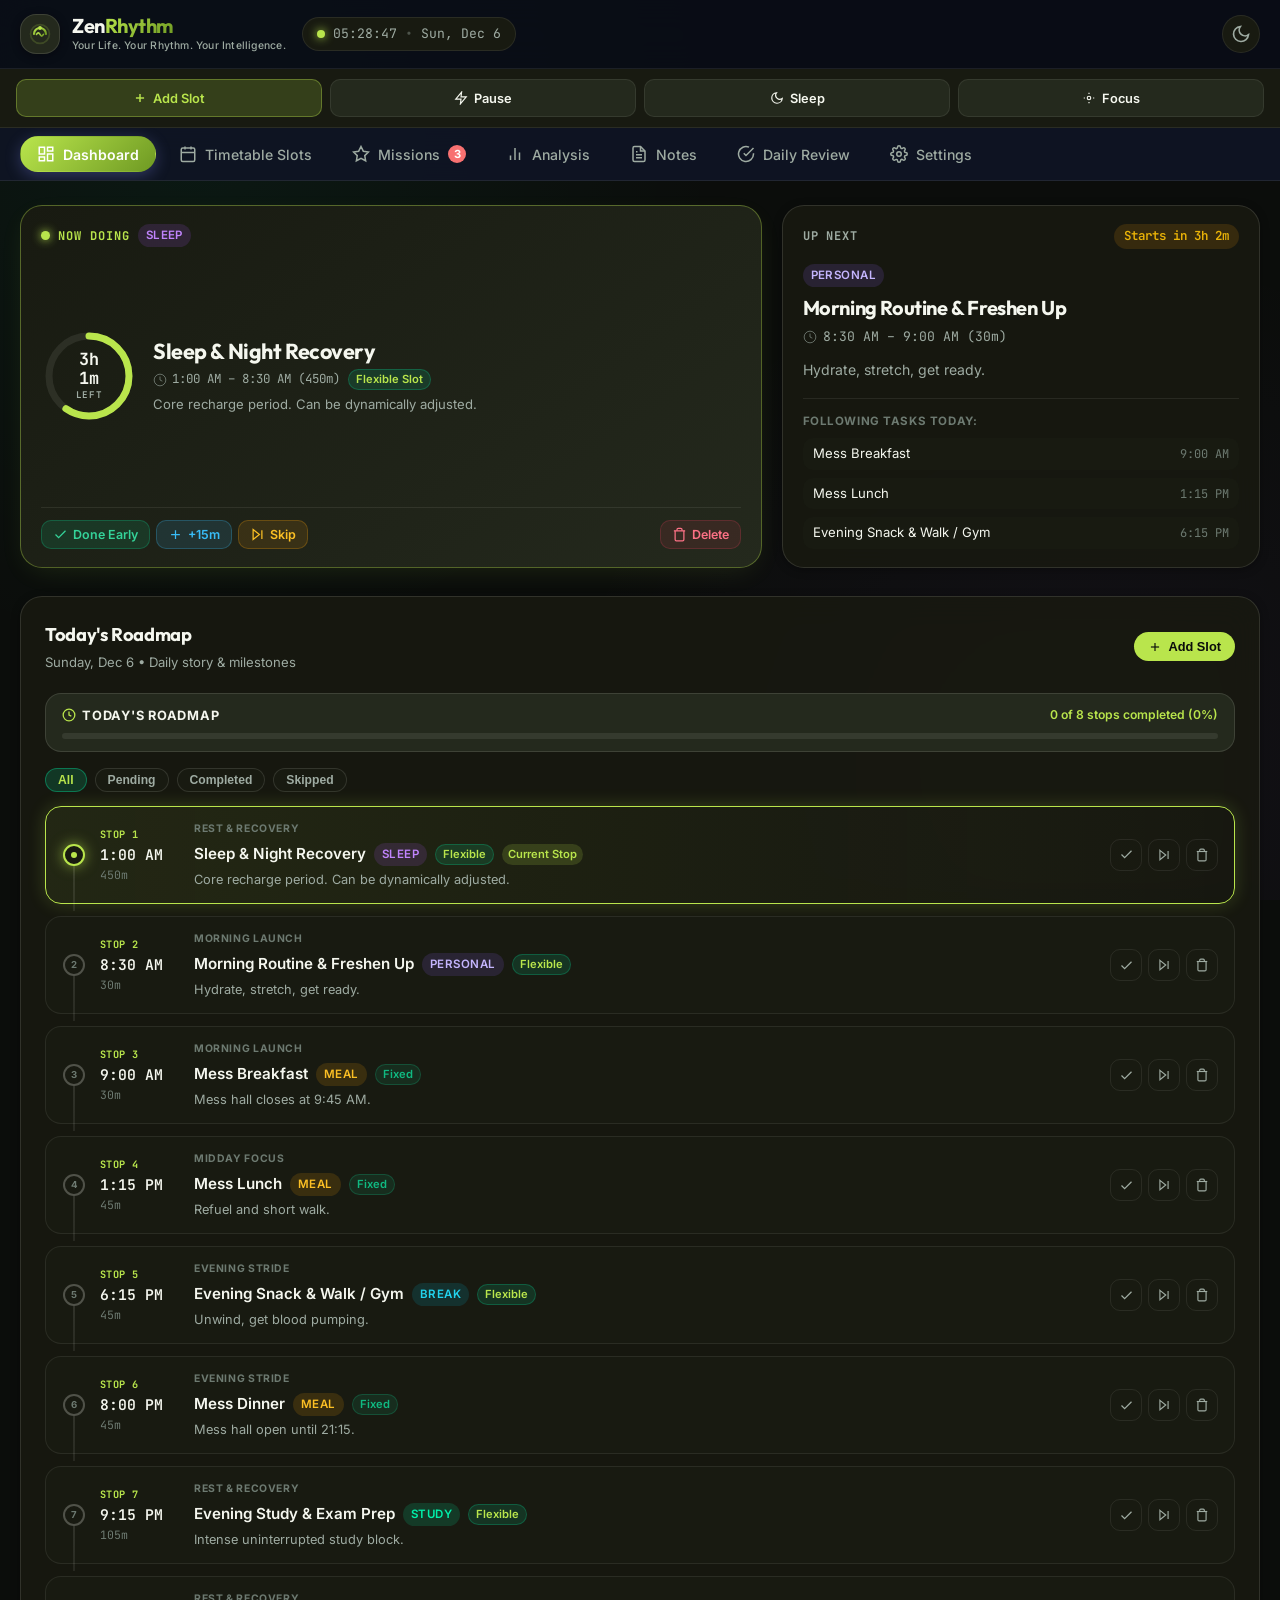
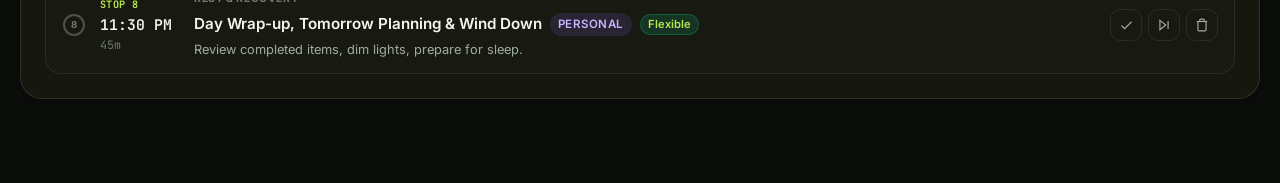
==== commit f52efa57: "feat: Roadmap story timeline, missions archive integration, prettier capsule action buttons, dropdow" ====
--- a/android/app/src/main/assets/index.html
+++ b/android/app/src/main/assets/index.html
@@ -151,7 +151,7 @@
             <polygon points="12 2 15.09 8.26 22 9.27 17 14.14 18.18 21.02 12 17.77 5.82 21.02 7 14.14 2 9.27 8.91 8.26 12 2"></polygon>
           </svg>
           <span>Missions</span>
-          <span class="badge-counter" id="badge-deadline-count">0</span>
+          <span class="badge-counter hidden" id="badge-deadline-count" style="display: none;">0</span>
         </button>
 
         <button class="nav-tab" data-view="analysis">
@@ -331,12 +331,12 @@
 
         </div>
 
-        <!-- Today's Dynamic Schedule Timeline -->
+        <!-- Today's Dynamic Schedule Timeline Roadmap -->
         <div class="timeline-section-card">
           <div class="section-card-header">
             <div class="header-title-group">
-              <h3>Today's Adaptive Timeline</h3>
-              <span id="timeline-date-label" class="header-sub">Auto-rescheduled around your slots</span>
+              <h3>Today's Roadmap</h3>
+              <span id="timeline-date-label" class="header-sub">Daily story & milestones</span>
             </div>
 
             <div class="header-action-group">
@@ -345,6 +345,11 @@
                 <span>Add Slot</span>
               </button>
             </div>
+          </div>
+
+          <!-- Roadmap Journey Progress Bar -->
+          <div id="timeline-roadmap-meter" class="timeline-roadmap-meter">
+            <!-- Injected via JS -->
           </div>
 
           <!-- 5.1: Timeline Filter Pills (All / Pending / Done / Skipped) -->
@@ -355,7 +360,7 @@
             <button class="filter-chip" data-timeline-filter="skipped">Skipped</button>
           </div>
 
-          <!-- Timeline items list -->
+          <!-- Timeline items list (Roadmap Journey) -->
           <div id="today-timeline-list" class="timeline-items-list">
             <!-- Rendered by app.js -->
           </div>
@@ -368,11 +373,11 @@
         <div class="view-header-row">
           <div>
             <h2>Weekly Timetable & Slots</h2>
-            <p class="section-subtitle">Manage recurring class slots, fixed lab blocks, study sessions, and mess timings.</p>
+            <p class="section-subtitle">Recurring classes, labs & study slots.</p>
           </div>
           <button id="btn-add-slot-modal" class="btn-primary">
             <svg width="16" height="16" viewBox="0 0 24 24" fill="none" stroke="currentColor" stroke-width="2"><line x1="12" y1="5" x2="12" y2="19"/><line x1="5" y1="12" x2="19" y2="12"/></svg>
-            <span>New Slot / Activity</span>
+            <span>New Slot</span>
           </button>
         </div>
 
@@ -397,8 +402,8 @@
       <section id="view-deadlines" class="app-view">
         <div class="view-header-row">
           <div>
-            <h2>Missions & Examinations</h2>
-            <p class="section-subtitle">High-impact deliverables ordered chronologically by due date & time.</p>
+            <h2>Missions & Targets</h2>
+            <p class="section-subtitle">Deliverables & exam milestones.</p>
           </div>
           <button id="btn-add-deadline-modal" class="btn-primary">
             <svg width="16" height="16" viewBox="0 0 24 24" fill="none" stroke="currentColor" stroke-width="2"><line x1="12" y1="5" x2="12" y2="19"/><line x1="5" y1="12" x2="19" y2="12"/></svg>
@@ -415,8 +420,8 @@
       <section id="view-analysis" class="app-view">
         <div class="view-header-row">
           <div>
-            <h2>Life Rhythm & Productivity Analysis</h2>
-            <p class="section-subtitle">24-hour time allocation, deep work efficiency, buffer time tracking, and circadian health.</p>
+            <h2>Rhythm & Productivity</h2>
+            <p class="section-subtitle">24-hour balance & rest cycles.</p>
           </div>
           <button id="btn-open-sleep-modal-2" class="btn-secondary">
             <svg width="15" height="15" viewBox="0 0 24 24" fill="none" stroke="currentColor" stroke-width="2"><path d="M12 5v14M5 12h14"></path></svg>
@@ -655,8 +660,8 @@
       <section id="view-notes" class="app-view">
         <div class="view-header-row">
           <div>
-            <h2>Quick Notes & Scratchpad</h2>
-            <p class="section-subtitle">Capture exam formulas, ideas, priority memos, and lecture summaries.</p>
+            <h2>Quick Notes</h2>
+            <p class="section-subtitle">Formulas, memos & quick ideas.</p>
           </div>
           <button id="btn-add-note-modal" class="btn-primary">
             <svg width="15" height="15" viewBox="0 0 24 24" fill="none" stroke="currentColor" stroke-width="2"><line x1="12" y1="5" x2="12" y2="19"/><line x1="5" y1="12" x2="19" y2="12"/></svg>
@@ -689,8 +694,8 @@
       <section id="view-review" class="app-view">
         <div class="view-header-row">
           <div>
-            <h2>Daily Productivity & Habit Review</h2>
-            <p class="section-subtitle">Evaluate your daily execution, track completion, and record insights.</p>
+            <h2>Daily Reflection</h2>
+            <p class="section-subtitle">Track completion & record insights.</p>
           </div>
         </div>
 
@@ -716,9 +721,9 @@
 
           <!-- 2.1: Journal & Reflection with Save Button directly adjacent -->
           <div class="review-reflection-card">
-            <h3>Today's Journal & Reflection</h3>
-            <p class="card-desc">Write down what went well today, what caused friction, and notes for tomorrow's schedule.</p>
-            <textarea id="review-notes-input" class="form-textarea" rows="4" placeholder="Example: Finished SQL assignment on time. Tomorrow wake up early for Networks quiz..."></textarea>
+            <h3>Today's Reflection</h3>
+            <p class="card-desc">What went well? What caused friction?</p>
+            <textarea id="review-notes-input" class="form-textarea" rows="4" placeholder="Finished assignments, reviewed lectures, notes for tomorrow..."></textarea>
             
             <div class="reflection-save-row">
               <button id="btn-save-review" class="btn-primary" type="button">
@@ -732,7 +737,7 @@
         <!-- 2.1: Saved Reflection & Journal History List with Timestamps and Delete Option -->
         <div class="timeline-section-card" style="margin-top: 20px;">
           <div class="section-card-header">
-            <h3>Saved Journal & Reflection History</h3>
+            <h3>Saved Reflections</h3>
             <span id="journal-count-badge" class="header-sub">0 reflections recorded</span>
           </div>
           <div id="saved-journal-entries-list" class="journal-entries-list">
@@ -742,7 +747,7 @@
 
         <div class="timeline-section-card" style="margin-top: 20px;">
           <div class="section-card-header">
-            <h3>Task Breakdown for Today</h3>
+            <h3>Task Breakdown</h3>
           </div>
           <div id="review-tasks-breakdown" class="review-breakdown-list">
             <!-- Populated by JS -->
@@ -754,8 +759,8 @@
       <section id="view-settings" class="app-view">
         <div class="view-header-row">
           <div>
-            <h2>Settings & Data Safety</h2>
-            <p class="section-subtitle">Configure your personal preferences, sleep standards, alerts, and backup your schedule.</p>
+            <h2>Settings</h2>
+            <p class="section-subtitle">Preferences, alarms & data backup.</p>
           </div>
         </div>
 
--- a/android/app/src/main/assets/css/style.css
+++ b/android/app/src/main/assets/css/style.css
@@ -620,13 +620,38 @@
 }
 
 .btn-text {
-  background: none;
-  border: none;
-  color: var(--accent-primary);
-  font-size: 0.82rem;
+  background: var(--bg-elevated);
+  border: 1px solid var(--border-card);
+  color: var(--text-main);
+  font-size: 0.78rem;
   font-weight: 600;
   cursor: pointer;
-  text-decoration: underline;
+  text-decoration: none;
+  padding: 5px 12px;
+  border-radius: var(--radius-pill);
+  display: inline-flex;
+  align-items: center;
+  gap: 5px;
+  transition: all 0.2s cubic-bezier(0.16, 1, 0.3, 1);
+  box-shadow: 0 1px 3px rgba(0, 0, 0, 0.25);
+}
+
+.btn-text:hover {
+  background: rgba(185, 229, 76, 0.12);
+  border-color: rgba(185, 229, 76, 0.35);
+  color: var(--accent-primary);
+  transform: translateY(-1px);
+}
+
+.btn-text.text-danger {
+  color: #f87171;
+  border-color: rgba(248, 113, 113, 0.25);
+}
+
+.btn-text.text-danger:hover {
+  background: rgba(248, 113, 113, 0.12);
+  border-color: rgba(248, 113, 113, 0.45);
+  color: #fca5a5;
 }
 
 /* ==========================================================================
@@ -935,27 +960,33 @@
   width: 100%;
   appearance: none;
   -webkit-appearance: none;
-  padding: 9px 36px 9px 12px;
+  padding: 10px 38px 10px 14px;
   border-radius: var(--radius-sm);
-  background: rgba(7, 11, 18, 0.95);
-  border: 1px solid rgba(255, 255, 255, 0.14);
-  color: #f1f5f9;
-  font-size: 0.86rem;
+  background: var(--bg-surface);
+  border: 1px solid var(--border-card);
+  color: var(--text-main);
+  font-family: var(--font-sans);
+  font-size: 0.88rem;
   font-weight: 500;
   cursor: pointer;
   outline: none;
-  transition: all var(--transition-fast);
+  transition: all 0.2s cubic-bezier(0.16, 1, 0.3, 1);
+}
+
+.buffer-select-styled:hover {
+  background: var(--bg-elevated);
+  border-color: rgba(185, 229, 76, 0.4);
 }
 
 .buffer-select-styled:focus {
   border-color: var(--accent-primary);
-  box-shadow: 0 0 0 2px rgba(0, 240, 170, 0.25);
+  box-shadow: 0 0 0 3px rgba(185, 229, 76, 0.2);
 }
 
 .buffer-select-styled option {
-  background: #0e1523;
-  color: #f1f5f9;
-  padding: 8px;
+  background: #181A11;
+  color: #F5F7EF;
+  padding: 10px 14px;
 }
 
 .select-chevron {
@@ -1186,10 +1217,62 @@
   gap: 12px;
 }
 
+/* Today's Roadmap Story Progress Bar */
+.timeline-roadmap-meter {
+  background: var(--bg-elevated);
+  border: 1px solid var(--border-card);
+  border-radius: var(--radius-md);
+  padding: 12px 16px;
+  margin-bottom: 16px;
+  display: flex;
+  flex-direction: column;
+  gap: 8px;
+}
+
+.roadmap-meter-header {
+  display: flex;
+  align-items: center;
+  justify-content: space-between;
+  gap: 8px;
+}
+
+.roadmap-meter-title {
+  font-size: 0.8rem;
+  font-weight: 700;
+  text-transform: uppercase;
+  letter-spacing: 0.06em;
+  color: var(--text-main);
+  display: flex;
+  align-items: center;
+  gap: 6px;
+}
+
+.roadmap-meter-stat {
+  font-size: 0.76rem;
+  font-weight: 600;
+  color: var(--accent-primary);
+}
+
+.roadmap-progress-track {
+  width: 100%;
+  height: 6px;
+  background: rgba(245, 247, 239, 0.08);
+  border-radius: var(--radius-pill);
+  overflow: hidden;
+}
+
+.roadmap-progress-fill {
+  height: 100%;
+  background: var(--accent-gradient);
+  border-radius: var(--radius-pill);
+  transition: width 0.4s cubic-bezier(0.16, 1, 0.3, 1);
+  box-shadow: 0 0 10px rgba(185, 229, 76, 0.4);
+}
+
 .timeline-row {
   display: grid;
-  grid-template-columns: 88px 1fr auto;
-  gap: 16px;
+  grid-template-columns: 24px 80px 1fr auto;
+  gap: 14px;
   align-items: center;
   padding: 14px 16px;
   background: var(--bg-surface);
@@ -1199,6 +1282,92 @@
   position: relative;
 }
 
+/* Roadmap Spine & Milestones */
+.roadmap-track-col {
+  display: flex;
+  flex-direction: column;
+  align-items: center;
+  height: 100%;
+  min-height: 48px;
+  position: relative;
+  justify-content: center;
+}
+
+.roadmap-dot {
+  width: 22px;
+  height: 22px;
+  border-radius: 50%;
+  display: flex;
+  align-items: center;
+  justify-content: center;
+  font-size: 0.65rem;
+  font-weight: 700;
+  z-index: 2;
+  transition: all 0.2s ease;
+  background: var(--bg-elevated);
+  border: 2px solid var(--border-card);
+  color: var(--text-muted);
+}
+
+.roadmap-dot.dot-completed {
+  background: var(--accent-primary);
+  border-color: var(--accent-primary);
+  color: #0B0D0B;
+  box-shadow: 0 0 10px rgba(185, 229, 76, 0.4);
+}
+
+.roadmap-dot.dot-active {
+  background: var(--bg-surface);
+  border-color: var(--accent-primary);
+  color: var(--accent-primary);
+  box-shadow: 0 0 14px rgba(185, 229, 76, 0.6);
+  animation: pulseBeacon 2s infinite;
+}
+
+@keyframes pulseBeacon {
+  0% { box-shadow: 0 0 0 0 rgba(185, 229, 76, 0.7); }
+  70% { box-shadow: 0 0 0 8px rgba(185, 229, 76, 0); }
+  100% { box-shadow: 0 0 0 0 rgba(185, 229, 76, 0); }
+}
+
+.roadmap-dot.dot-pending {
+  background: var(--bg-surface);
+  border: 2px solid rgba(245, 247, 239, 0.25);
+  color: var(--text-subtle);
+}
+
+.roadmap-line {
+  position: absolute;
+  top: 32px;
+  bottom: -22px;
+  width: 2px;
+  background: linear-gradient(180deg, var(--border-card) 0%, rgba(245, 247, 239, 0.08) 100%);
+  z-index: 1;
+}
+
+.timeline-row:last-child .roadmap-line {
+  display: none;
+}
+
+.roadmap-stop-badge {
+  font-family: var(--font-mono);
+  font-size: 0.64rem;
+  font-weight: 700;
+  letter-spacing: 0.04em;
+  text-transform: uppercase;
+  color: var(--accent-primary);
+  margin-bottom: 2px;
+}
+
+.story-chapter-tag {
+  font-size: 0.65rem;
+  font-weight: 700;
+  letter-spacing: 0.06em;
+  text-transform: uppercase;
+  color: var(--text-subtle);
+  margin-bottom: 2px;
+}
+
 .timeline-row:hover {
   border-color: var(--border-active);
   background: var(--bg-card-hover);
@@ -1206,13 +1375,13 @@
 }
 
 .timeline-row.is-active-task {
-  border-color: var(--accent-blue);
-  background: linear-gradient(90deg, rgba(56, 189, 248, 0.08) 0%, transparent 100%);
-  box-shadow: 0 0 16px rgba(56, 189, 248, 0.15);
+  border-color: var(--accent-primary);
+  background: linear-gradient(90deg, rgba(185, 229, 76, 0.08) 0%, transparent 100%);
+  box-shadow: 0 0 18px rgba(185, 229, 76, 0.2);
 }
 
 .timeline-row.is-completed-task {
-  opacity: 0.65;
+  opacity: 0.68;
 }
 
 .timeline-row.is-completed-task .timeline-title {
@@ -1310,11 +1479,24 @@
 
 @media (max-width: 600px) {
   .timeline-row {
-    grid-template-columns: 1fr;
+    grid-template-columns: 20px 64px 1fr auto;
     gap: 8px;
+    padding: 12px 10px;
+  }
+  .roadmap-dot {
+    width: 18px;
+    height: 18px;
+    font-size: 0.58rem;
+  }
+  .roadmap-line {
+    top: 26px;
+    bottom: -20px;
+  }
+  .time-start {
+    font-size: 0.82rem;
   }
   .timeline-actions-col {
-    justify-content: flex-end;
+    gap: 4px;
   }
 }
 
@@ -2136,8 +2318,45 @@
 }
 
 .form-input:focus, .form-textarea:focus {
-  border-color: var(--accent-blue);
-  box-shadow: 0 0 0 3px rgba(56, 189, 248, 0.15);
+  border-color: var(--accent-primary);
+  box-shadow: 0 0 0 3px rgba(185, 229, 76, 0.2);
+}
+
+select.form-input,
+select {
+  appearance: none;
+  -webkit-appearance: none;
+  background-image: url("data:image/svg+xml,%3Csvg xmlns='http://www.w3.org/2000/svg' width='16' height='16' viewBox='0 0 24 24' fill='none' stroke='%23B9E54C' stroke-width='2.2' stroke-linecap='round' stroke-linejoin='round'%3E%3Cpolyline points='6 9 12 15 18 9'%3E%3C/polyline%3E%3C/svg%3E");
+  background-repeat: no-repeat;
+  background-position: right 14px center;
+  background-size: 14px;
+  padding-right: 38px;
+  cursor: pointer;
+}
+
+select:hover,
+select.form-input:hover {
+  border-color: rgba(185, 229, 76, 0.4);
+  background-color: var(--bg-elevated);
+}
+
+select option {
+  background-color: #181A11;
+  color: #F5F7EF;
+  padding: 10px 14px;
+}
+
+[data-theme="light"] select.form-input,
+[data-theme="light"] select {
+  background-color: #ffffff;
+  color: #1c1c1e;
+  border-color: rgba(0, 0, 0, 0.15);
+  background-image: url("data:image/svg+xml,%3Csvg xmlns='http://www.w3.org/2000/svg' width='16' height='16' viewBox='0 0 24 24' fill='none' stroke='%236F9A23' stroke-width='2.2' stroke-linecap='round' stroke-linejoin='round'%3E%3Cpolyline points='6 9 12 15 18 9'%3E%3C/polyline%3E%3C/svg%3E");
+}
+
+[data-theme="light"] select option {
+  background-color: #ffffff;
+  color: #1c1c1e;
 }
 
 .form-textarea {
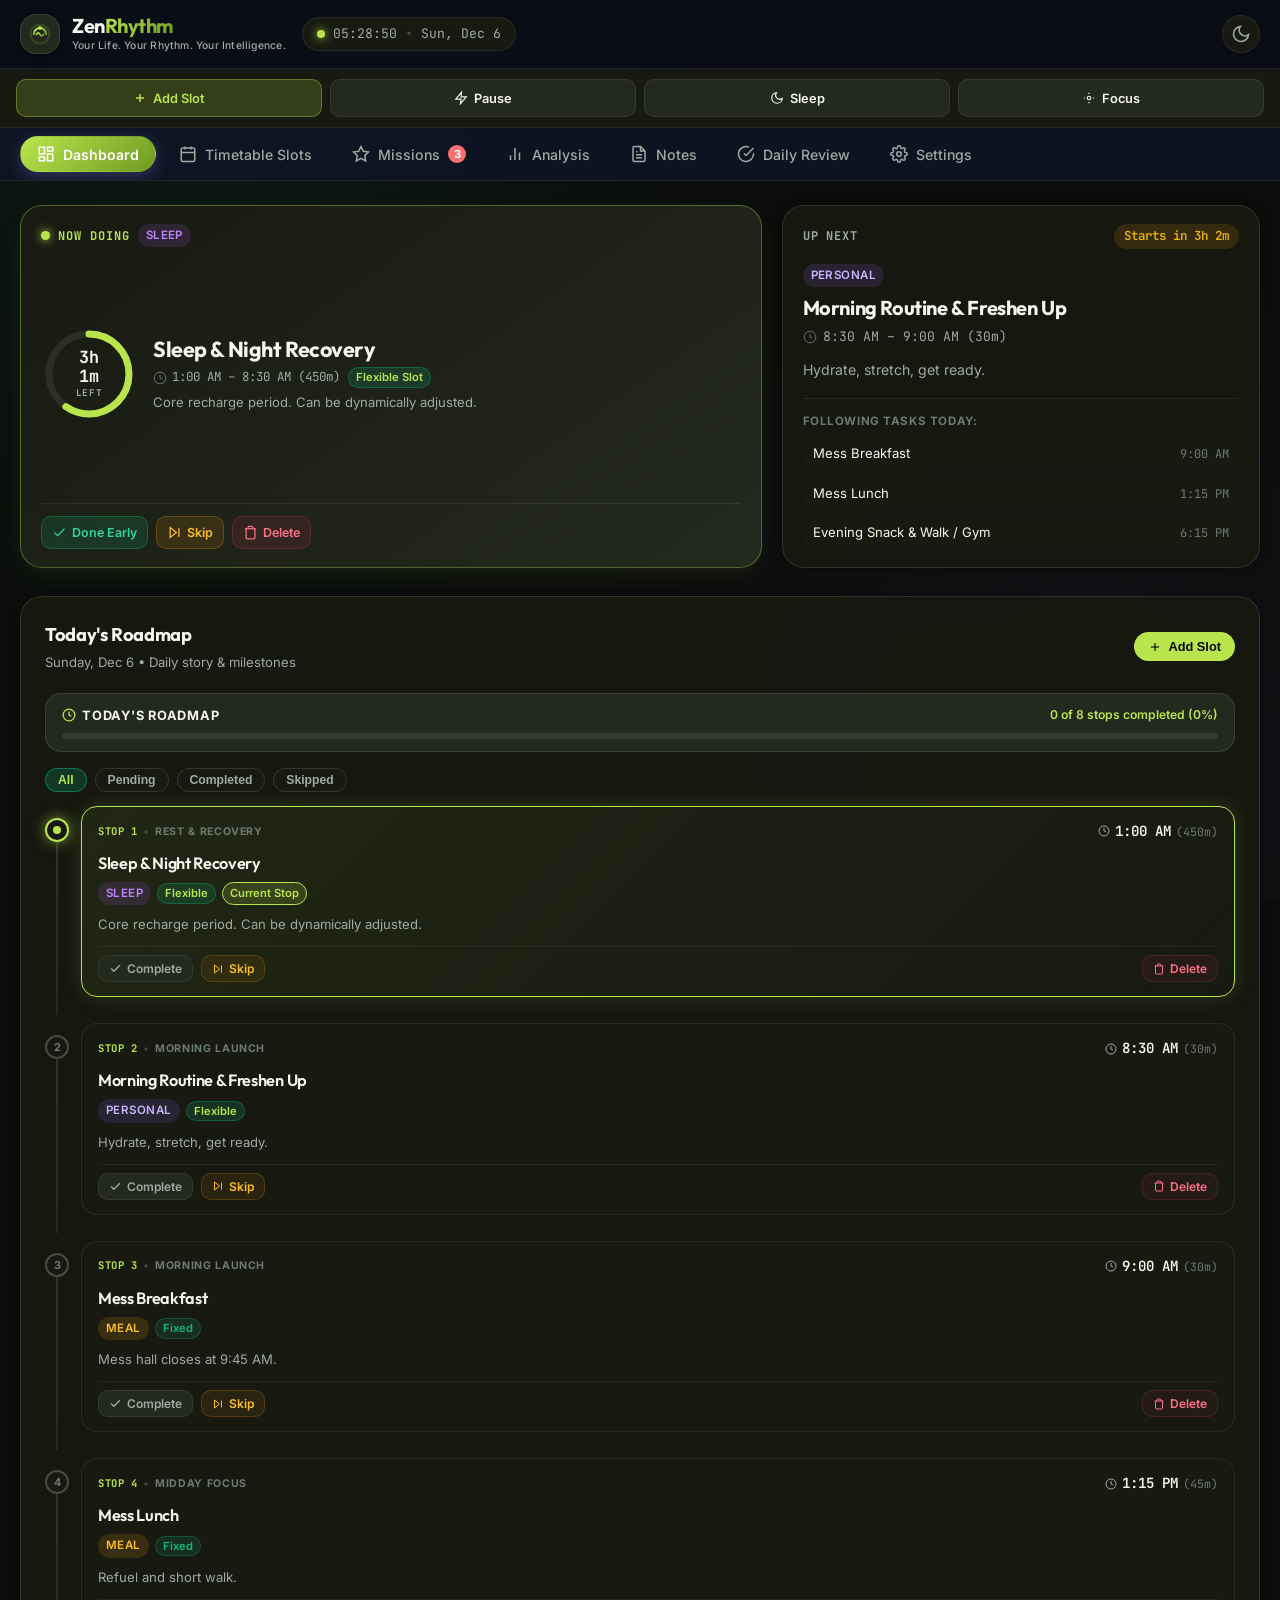
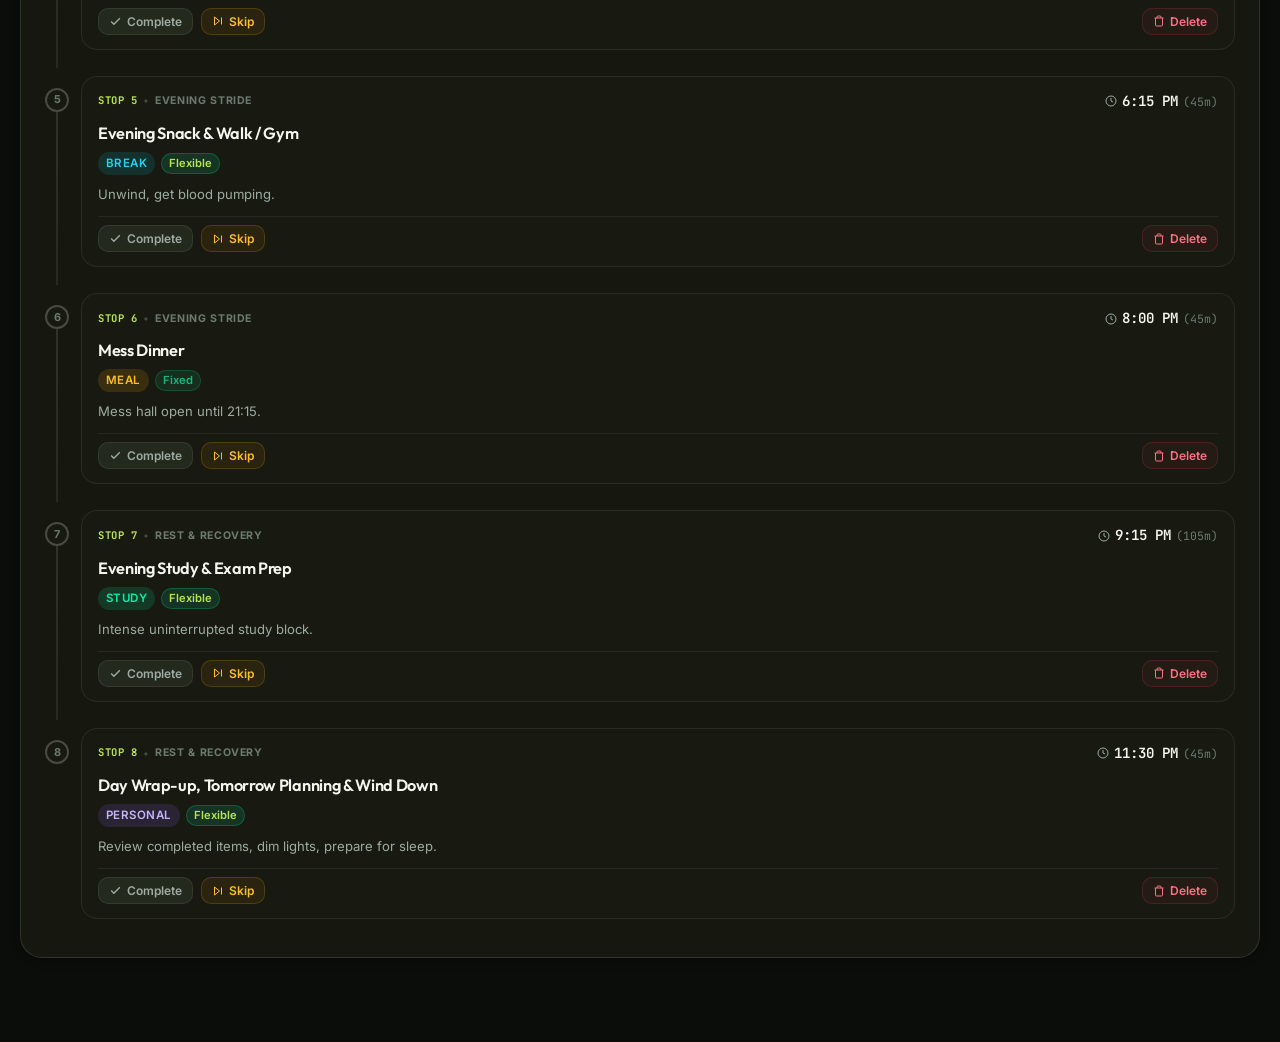
==== commit 15193198: "Fix mobile timeline layout, touch swipe gesture, launcher icons, remove +15m button, and add Set Ala" ====
--- a/android/app/src/main/assets/index.html
+++ b/android/app/src/main/assets/index.html
@@ -287,11 +287,6 @@
                 <span>Done Early</span>
               </button>
 
-              <button id="btn-action-extend" class="btn-action btn-action-extend" title="Need more time? Extend by 15 mins">
-                <svg width="15" height="15" viewBox="0 0 24 24" fill="none" stroke="currentColor" stroke-width="2"><line x1="12" y1="5" x2="12" y2="19"/><line x1="5" y1="12" x2="19" y2="12"/></svg>
-                <span>+15m</span>
-              </button>
-
               <button id="btn-action-skip" class="btn-action btn-action-skip" title="Skip this task today">
                 <svg width="15" height="15" viewBox="0 0 24 24" fill="none" stroke="currentColor" stroke-width="2"><polygon points="5 4 15 12 5 20 5 4"/><line x1="19" y1="5" x2="19" y2="19"/></svg>
                 <span>Skip</span>
@@ -819,14 +814,67 @@
               <span>Enable Browser Notifications</span>
             </button>
 
-            <div class="divider"></div>
-
-            <h3>Android Native Alarms & Clock Sync</h3>
-            <p class="card-desc">Sync all of today's classes and study sessions directly into your Android Calendar and Clock with loud audio alarms that ring even with the screen locked or offline.</p>
-            <button id="btn-sync-alarms-settings" class="btn-primary">
-              <svg width="16" height="16" viewBox="0 0 24 24" fill="none" stroke="currentColor" stroke-width="2"><path d="M18 8A6 6 0 0 0 6 8c0 7-3 9-3 9h18s-3-2-3-9"></path><path d="M13.73 21a2 2 0 0 1-3.46 0"></path></svg>
-              <span>Sync to Phone Alarms (.ics)</span>
-            </button>
+            <!-- SET ALARMS SECTION -->
+            <div class="settings-card alarm-management-card">
+              <div class="card-title-row">
+                <div>
+                  <h3>Set Alarms & Clock</h3>
+                  <p class="card-desc">Configure wake-up alarms, study reminders, and sync with your phone clock.</p>
+                </div>
+                <button id="btn-sync-all-alarms" class="btn-chip btn-alarm-sync" title="Sync all alarms directly to Android Clock and Calendar">
+                  <svg width="14" height="14" viewBox="0 0 24 24" fill="none" stroke="currentColor" stroke-width="2"><circle cx="12" cy="12" r="10"/><polyline points="12 6 12 12 16 14"/></svg>
+                  <span>Sync to Phone</span>
+                </button>
+              </div>
+
+              <!-- Add New Alarm Form -->
+              <div class="alarm-create-box">
+                <div class="alarm-inputs-row">
+                  <div class="alarm-time-field">
+                    <label for="alarm-input-time">Alarm Time</label>
+                    <input type="time" id="alarm-input-time" class="form-input alarm-time-input" value="07:00">
+                  </div>
+                  <div class="alarm-label-field">
+                    <label for="alarm-input-label">Alarm Label</label>
+                    <input type="text" id="alarm-input-label" class="form-input" placeholder="e.g. Morning Wake Up / Study Sprint">
+                  </div>
+                </div>
+
+                <!-- Day selector pills -->
+                <div class="alarm-days-selector">
+                  <label class="field-label-sm">Repeat Days</label>
+                  <div class="alarm-day-chips" id="alarm-day-chips">
+                    <button type="button" class="alarm-day-chip active" data-day="Mon">Mon</button>
+                    <button type="button" class="alarm-day-chip active" data-day="Tue">Tue</button>
+                    <button type="button" class="alarm-day-chip active" data-day="Wed">Wed</button>
+                    <button type="button" class="alarm-day-chip active" data-day="Thu">Thu</button>
+                    <button type="button" class="alarm-day-chip active" data-day="Fri">Fri</button>
+                    <button type="button" class="alarm-day-chip" data-day="Sat">Sat</button>
+                    <button type="button" class="alarm-day-chip" data-day="Sun">Sun</button>
+                  </div>
+                </div>
+
+                <div class="alarm-create-actions">
+                  <button type="button" id="btn-add-alarm" class="btn-primary">
+                    <svg width="15" height="15" viewBox="0 0 24 24" fill="none" stroke="currentColor" stroke-width="2.5"><line x1="12" y1="5" x2="12" y2="19"/><line x1="5" y1="12" x2="19" y2="12"/></svg>
+                    <span>Save Alarm</span>
+                  </button>
+                  <button type="button" id="btn-test-chime" class="btn-secondary" title="Test audio chime sound">
+                    <svg width="14" height="14" viewBox="0 0 24 24" fill="none" stroke="currentColor" stroke-width="2"><polygon points="11 5 6 9 2 9 2 15 6 15 11 19 11 5"/><path d="M19.07 4.93a10 10 0 0 1 0 14.14M15.54 8.46a5 5 0 0 1 0 7.07"/></svg>
+                    <span>Test Chime</span>
+                  </button>
+                </div>
+              </div>
+
+              <!-- List of Configured Alarms -->
+              <div class="alarms-list-header">
+                <span class="alarms-header-title">Configured Alarms</span>
+                <span id="alarms-count-badge" class="badge-tag">2 Active</span>
+              </div>
+              <div id="alarms-list-container" class="alarms-list-container">
+                <!-- Rendered via App.renderAlarmsSection() -->
+              </div>
+            </div>
 
             <div class="divider"></div>
 
--- a/android/app/src/main/assets/css/style.css
+++ b/android/app/src/main/assets/css/style.css
@@ -1043,19 +1043,19 @@
 
 /* Action Toolbar for Current Task */
 .now-actions-bar {
-  display: flex;
-  align-items: center;
-  gap: 6px;
+  display: grid;
+  grid-template-columns: repeat(3, 1fr);
+  gap: 8px;
   padding-top: 12px;
   border-top: 1px solid var(--border-subtle);
-  flex-wrap: wrap;
 }
 
 .btn-action {
   display: inline-flex;
   align-items: center;
+  justify-content: center;
   gap: 5px;
-  padding: 6px 11px;
+  padding: 8px 10px;
   border-radius: var(--radius-sm);
   font-family: var(--font-sans);
   font-size: 0.78rem;
@@ -1084,16 +1084,6 @@
   background: rgba(16, 185, 129, 0.25);
 }
 
-.btn-action-extend {
-  background: rgba(56, 189, 248, 0.12);
-  color: #38bdf8;
-  border-color: rgba(56, 189, 248, 0.25);
-}
-
-.btn-action-extend:hover {
-  background: rgba(56, 189, 248, 0.22);
-}
-
 .btn-action-skip {
   background: rgba(245, 158, 11, 0.12);
   color: #fbbf24;
@@ -1108,7 +1098,6 @@
   background: rgba(244, 63, 94, 0.1);
   color: #fb7185;
   border-color: rgba(244, 63, 94, 0.2);
-  margin-left: auto;
 }
 
 .btn-action-delete:hover {
@@ -1270,16 +1259,11 @@
 }
 
 .timeline-row {
-  display: grid;
-  grid-template-columns: 24px 80px 1fr auto;
-  gap: 14px;
-  align-items: center;
-  padding: 14px 16px;
-  background: var(--bg-surface);
-  border: 1px solid var(--border-subtle);
-  border-radius: var(--radius-md);
-  transition: all 0.2s cubic-bezier(0.4, 0, 0.2, 1);
+  display: flex;
+  align-items: stretch;
+  gap: 12px;
   position: relative;
+  margin-bottom: 14px;
 }
 
 /* Roadmap Spine & Milestones */
@@ -1287,26 +1271,26 @@
   display: flex;
   flex-direction: column;
   align-items: center;
-  height: 100%;
-  min-height: 48px;
+  width: 24px;
+  flex-shrink: 0;
   position: relative;
+}
+
+.roadmap-dot {
+  width: 24px;
+  height: 24px;
+  border-radius: 50%;
+  display: flex;
+  align-items: center;
   justify-content: center;
-}
-
-.roadmap-dot {
-  width: 22px;
-  height: 22px;
-  border-radius: 50%;
-  display: flex;
-  align-items: center;
-  justify-content: center;
-  font-size: 0.65rem;
+  font-size: 0.68rem;
   font-weight: 700;
   z-index: 2;
   transition: all 0.2s ease;
   background: var(--bg-elevated);
   border: 2px solid var(--border-card);
   color: var(--text-muted);
+  margin-top: 12px;
 }
 
 .roadmap-dot.dot-completed {
@@ -1324,22 +1308,23 @@
   animation: pulseBeacon 2s infinite;
 }
 
-@keyframes pulseBeacon {
-  0% { box-shadow: 0 0 0 0 rgba(185, 229, 76, 0.7); }
-  70% { box-shadow: 0 0 0 8px rgba(185, 229, 76, 0); }
-  100% { box-shadow: 0 0 0 0 rgba(185, 229, 76, 0); }
+.dot-active-pulse {
+  width: 8px;
+  height: 8px;
+  border-radius: 50%;
+  background: var(--accent-primary);
 }
 
 .roadmap-dot.dot-pending {
   background: var(--bg-surface);
-  border: 2px solid rgba(245, 247, 239, 0.25);
+  border: 2px solid rgba(245, 247, 239, 0.22);
   color: var(--text-subtle);
 }
 
 .roadmap-line {
   position: absolute;
-  top: 32px;
-  bottom: -22px;
+  top: 36px;
+  bottom: -18px;
   width: 2px;
   background: linear-gradient(180deg, var(--border-card) 0%, rgba(245, 247, 239, 0.08) 100%);
   z-index: 1;
@@ -1349,154 +1334,245 @@
   display: none;
 }
 
+/* Roadmap Card Body - Full horizontal breathing room */
+.roadmap-card-body {
+  flex: 1;
+  min-width: 0;
+  background: var(--bg-surface);
+  border: 1px solid var(--border-subtle);
+  border-radius: var(--radius-md);
+  padding: 14px 16px;
+  display: flex;
+  flex-direction: column;
+  gap: 10px;
+  transition: all 0.2s cubic-bezier(0.4, 0, 0.2, 1);
+}
+
+.timeline-row:hover .roadmap-card-body {
+  border-color: var(--border-active);
+  background: var(--bg-card-hover);
+  transform: translateX(2px);
+}
+
+.timeline-row.is-active-task .roadmap-card-body {
+  border-color: var(--accent-primary);
+  background: linear-gradient(135deg, rgba(185, 229, 76, 0.07) 0%, var(--bg-surface) 100%);
+  box-shadow: 0 0 20px rgba(185, 229, 76, 0.16);
+}
+
+.timeline-row.is-completed-task .roadmap-card-body {
+  opacity: 0.65;
+}
+
+.timeline-row.is-completed-task .timeline-title {
+  text-decoration: line-through;
+  color: var(--text-muted);
+}
+
+.timeline-row.is-skipped-task .roadmap-card-body {
+  opacity: 0.55;
+  background: rgba(245, 158, 11, 0.04);
+  border-style: dashed;
+}
+
+/* Roadmap Card Header */
+.roadmap-card-header {
+  display: flex;
+  align-items: center;
+  justify-content: space-between;
+  gap: 8px;
+  flex-wrap: wrap;
+}
+
+.roadmap-chapter-info {
+  display: flex;
+  align-items: center;
+  gap: 6px;
+}
+
 .roadmap-stop-badge {
   font-family: var(--font-mono);
-  font-size: 0.64rem;
-  font-weight: 700;
-  letter-spacing: 0.04em;
+  font-size: 0.66rem;
+  font-weight: 700;
+  letter-spacing: 0.05em;
   text-transform: uppercase;
   color: var(--accent-primary);
-  margin-bottom: 2px;
+}
+
+.roadmap-dot-sep {
+  font-size: 0.65rem;
+  color: var(--text-subtle);
+  opacity: 0.5;
 }
 
 .story-chapter-tag {
-  font-size: 0.65rem;
+  font-size: 0.66rem;
   font-weight: 700;
   letter-spacing: 0.06em;
   text-transform: uppercase;
   color: var(--text-subtle);
-  margin-bottom: 2px;
-}
-
-.timeline-row:hover {
-  border-color: var(--border-active);
-  background: var(--bg-card-hover);
-  transform: translateX(2px);
-}
-
-.timeline-row.is-active-task {
-  border-color: var(--accent-primary);
-  background: linear-gradient(90deg, rgba(185, 229, 76, 0.08) 0%, transparent 100%);
-  box-shadow: 0 0 18px rgba(185, 229, 76, 0.2);
-}
-
-.timeline-row.is-completed-task {
-  opacity: 0.68;
-}
-
-.timeline-row.is-completed-task .timeline-title {
-  text-decoration: line-through;
-  color: var(--text-muted);
-}
-
-.timeline-row.is-skipped-task {
-  opacity: 0.5;
-  background: rgba(245, 158, 11, 0.04);
-  border-style: dashed;
-}
-
-.timeline-time-col {
-  display: flex;
-  flex-direction: column;
-}
-
-.time-start {
+}
+
+.roadmap-time-badge {
+  display: inline-flex;
+  align-items: center;
+  gap: 5px;
   font-family: var(--font-mono);
-  font-size: 0.92rem;
+  color: var(--text-muted);
+}
+
+.roadmap-time-badge .time-start {
+  font-size: 0.88rem;
   font-weight: 600;
   color: var(--text-main);
 }
 
-.time-duration {
-  font-family: var(--font-mono);
+.roadmap-time-badge .time-duration {
   font-size: 0.72rem;
   color: var(--text-subtle);
 }
 
-.timeline-body-col {
-  display: flex;
-  flex-direction: column;
-  gap: 4px;
-}
-
-.timeline-title-row {
-  display: flex;
-  align-items: center;
-  gap: 8px;
+/* Roadmap Card Main */
+.roadmap-card-main {
+  display: flex;
+  flex-direction: column;
+  gap: 6px;
+}
+
+.timeline-title {
+  font-size: 1.02rem;
+  font-weight: 600;
+  line-height: 1.35;
+  color: var(--text-main);
+  margin: 0;
+  word-break: break-word;
+}
+
+.roadmap-pills-row {
+  display: flex;
+  align-items: center;
+  gap: 6px;
   flex-wrap: wrap;
-}
-
-.timeline-title {
-  font-size: 0.95rem;
-  font-weight: 600;
+  margin-top: 2px;
 }
 
 .reschedule-tag {
   font-size: 0.7rem;
   font-weight: 600;
-  padding: 2px 6px;
+  padding: 2px 7px;
   border-radius: var(--radius-pill);
   background: rgba(192, 132, 252, 0.15);
   color: #c084fc;
 }
 
+.tag-current-stop {
+  background: rgba(185, 229, 76, 0.16) !important;
+  color: var(--accent-primary) !important;
+  border: 1px solid var(--accent-primary) !important;
+}
+
 .timeline-notes {
-  font-size: 0.8rem;
-  color: var(--text-muted);
+  font-size: 0.82rem;
+  line-height: 1.45;
+  color: var(--text-muted);
+  margin: 4px 0 0 0;
+  word-break: break-word;
+}
+
+/* Roadmap Card Footer */
+.roadmap-card-footer {
+  display: flex;
+  align-items: center;
+  justify-content: flex-end;
+  padding-top: 8px;
+  border-top: 1px solid rgba(245, 247, 239, 0.06);
+  margin-top: 2px;
 }
 
 .timeline-actions-col {
   display: flex;
   align-items: center;
-  gap: 6px;
-}
-
-.btn-icon-sm {
-  width: 32px;
-  height: 32px;
+  gap: 8px;
+  width: 100%;
+  justify-content: flex-end;
+}
+
+.btn-timeline-action {
+  display: inline-flex;
+  align-items: center;
+  gap: 5px;
+  padding: 5px 10px;
   border-radius: var(--radius-sm);
-  background: transparent;
+  font-family: var(--font-sans);
+  font-size: 0.75rem;
+  font-weight: 600;
+  background: var(--bg-elevated);
   border: 1px solid var(--border-subtle);
   color: var(--text-muted);
-  display: flex;
-  align-items: center;
-  justify-content: center;
   cursor: pointer;
   transition: all 0.2s ease;
 }
 
-.btn-icon-sm:hover {
+.btn-timeline-action:hover {
   color: var(--text-main);
   background: rgba(255, 255, 255, 0.08);
   border-color: var(--border-card);
 }
 
-.btn-icon-sm.btn-check-active {
-  background: var(--color-success);
-  color: #ffffff;
-  border-color: var(--color-success);
+.btn-timeline-action.is-completed {
+  background: rgba(16, 185, 129, 0.18);
+  color: #34d399;
+  border-color: rgba(16, 185, 129, 0.35);
+}
+
+.btn-timeline-skip {
+  background: rgba(245, 158, 11, 0.08);
+  color: #fbbf24;
+  border-color: rgba(245, 158, 11, 0.2);
+}
+
+.btn-timeline-skip.is-skipped {
+  background: rgba(245, 158, 11, 0.2);
+}
+
+.btn-timeline-delete {
+  background: rgba(244, 63, 94, 0.06);
+  color: #fb7185;
+  border-color: rgba(244, 63, 94, 0.18);
+  margin-left: auto;
+}
+
+.btn-timeline-delete:hover {
+  background: rgba(244, 63, 94, 0.15);
 }
 
 @media (max-width: 600px) {
   .timeline-row {
-    grid-template-columns: 20px 64px 1fr auto;
+    gap: 10px;
+    margin-bottom: 12px;
+  }
+  .roadmap-card-body {
+    padding: 12px 12px;
     gap: 8px;
-    padding: 12px 10px;
+  }
+  .timeline-title {
+    font-size: 0.96rem;
+  }
+  .timeline-notes {
+    font-size: 0.78rem;
+  }
+  .roadmap-track-col {
+    width: 20px;
   }
   .roadmap-dot {
-    width: 18px;
-    height: 18px;
-    font-size: 0.58rem;
+    width: 20px;
+    height: 20px;
+    font-size: 0.6rem;
+    margin-top: 10px;
   }
   .roadmap-line {
-    top: 26px;
-    bottom: -20px;
-  }
-  .time-start {
-    font-size: 0.82rem;
-  }
-  .timeline-actions-col {
-    gap: 4px;
+    top: 30px;
+    bottom: -16px;
   }
 }
 
@@ -2269,6 +2345,211 @@
 .danger-zone h4 {
   color: var(--color-danger);
   margin-bottom: 4px;
+}
+
+/* ==========================================================================
+   SET ALARM SECTION STYLES
+   ========================================================================== */
+.alarm-management-card {
+  margin-top: 6px;
+}
+
+.btn-alarm-sync {
+  background: rgba(185, 229, 76, 0.12);
+  color: var(--accent-primary);
+  border-color: rgba(185, 229, 76, 0.3);
+}
+
+.btn-alarm-sync:hover {
+  background: rgba(185, 229, 76, 0.22);
+}
+
+.alarm-create-box {
+  background: var(--bg-surface);
+  border: 1px solid var(--border-subtle);
+  border-radius: var(--radius-md);
+  padding: 14px;
+  display: flex;
+  flex-direction: column;
+  gap: 12px;
+}
+
+.alarm-inputs-row {
+  display: grid;
+  grid-template-columns: 140px 1fr;
+  gap: 12px;
+}
+
+@media (max-width: 500px) {
+  .alarm-inputs-row {
+    grid-template-columns: 1fr;
+  }
+}
+
+.alarm-time-input {
+  font-family: var(--font-mono);
+  font-size: 1.15rem;
+  font-weight: 700;
+  text-align: center;
+}
+
+.alarm-days-selector {
+  display: flex;
+  flex-direction: column;
+  gap: 6px;
+}
+
+.field-label-sm {
+  font-size: 0.76rem;
+  font-weight: 600;
+  color: var(--text-muted);
+  text-transform: uppercase;
+  letter-spacing: 0.04em;
+}
+
+.alarm-day-chips {
+  display: flex;
+  gap: 6px;
+  flex-wrap: wrap;
+}
+
+.alarm-day-chip {
+  padding: 5px 10px;
+  border-radius: var(--radius-pill);
+  font-size: 0.75rem;
+  font-weight: 600;
+  background: var(--bg-elevated);
+  border: 1px solid var(--border-subtle);
+  color: var(--text-muted);
+  cursor: pointer;
+  transition: all 0.2s ease;
+}
+
+.alarm-day-chip.active {
+  background: var(--accent-primary);
+  color: #0B0D0B;
+  border-color: var(--accent-primary);
+  box-shadow: 0 0 10px rgba(185, 229, 76, 0.3);
+}
+
+.alarm-create-actions {
+  display: flex;
+  align-items: center;
+  gap: 8px;
+  margin-top: 4px;
+}
+
+.alarms-list-header {
+  display: flex;
+  align-items: center;
+  justify-content: space-between;
+  margin-top: 6px;
+  padding-bottom: 6px;
+  border-bottom: 1px solid var(--border-subtle);
+}
+
+.alarms-header-title {
+  font-size: 0.85rem;
+  font-weight: 700;
+  color: var(--text-main);
+  text-transform: uppercase;
+  letter-spacing: 0.05em;
+}
+
+.alarms-list-container {
+  display: flex;
+  flex-direction: column;
+  gap: 10px;
+}
+
+.alarm-item-card {
+  background: var(--bg-surface);
+  border: 1px solid var(--border-subtle);
+  border-radius: var(--radius-md);
+  padding: 12px 14px;
+  display: flex;
+  align-items: center;
+  justify-content: space-between;
+  gap: 12px;
+  transition: all 0.2s ease;
+}
+
+.alarm-item-card:hover {
+  border-color: var(--border-active);
+  background: var(--bg-card-hover);
+}
+
+.alarm-item-card.is-disabled {
+  opacity: 0.5;
+}
+
+.alarm-info-col {
+  display: flex;
+  flex-direction: column;
+  gap: 2px;
+}
+
+.alarm-time-display {
+  font-family: var(--font-mono);
+  font-size: 1.3rem;
+  font-weight: 700;
+  color: var(--text-main);
+  letter-spacing: -0.02em;
+}
+
+.alarm-label-display {
+  font-size: 0.82rem;
+  font-weight: 600;
+  color: var(--text-muted);
+}
+
+.alarm-days-display {
+  font-size: 0.72rem;
+  color: var(--text-subtle);
+  font-family: var(--font-mono);
+}
+
+.alarm-item-actions {
+  display: flex;
+  align-items: center;
+  gap: 10px;
+}
+
+.btn-alarm-test {
+  width: 32px;
+  height: 32px;
+  border-radius: 50%;
+  display: flex;
+  align-items: center;
+  justify-content: center;
+  background: var(--bg-elevated);
+  border: 1px solid var(--border-subtle);
+  color: var(--text-muted);
+  cursor: pointer;
+  transition: all 0.2s ease;
+}
+
+.btn-alarm-test:hover {
+  color: var(--accent-primary);
+  border-color: var(--accent-primary);
+}
+
+.btn-alarm-del {
+  width: 32px;
+  height: 32px;
+  border-radius: 50%;
+  display: flex;
+  align-items: center;
+  justify-content: center;
+  background: rgba(244, 63, 94, 0.08);
+  border: 1px solid rgba(244, 63, 94, 0.2);
+  color: #fb7185;
+  cursor: pointer;
+  transition: all 0.2s ease;
+}
+
+.btn-alarm-del:hover {
+  background: rgba(244, 63, 94, 0.2);
 }
 
 /* ==========================================================================
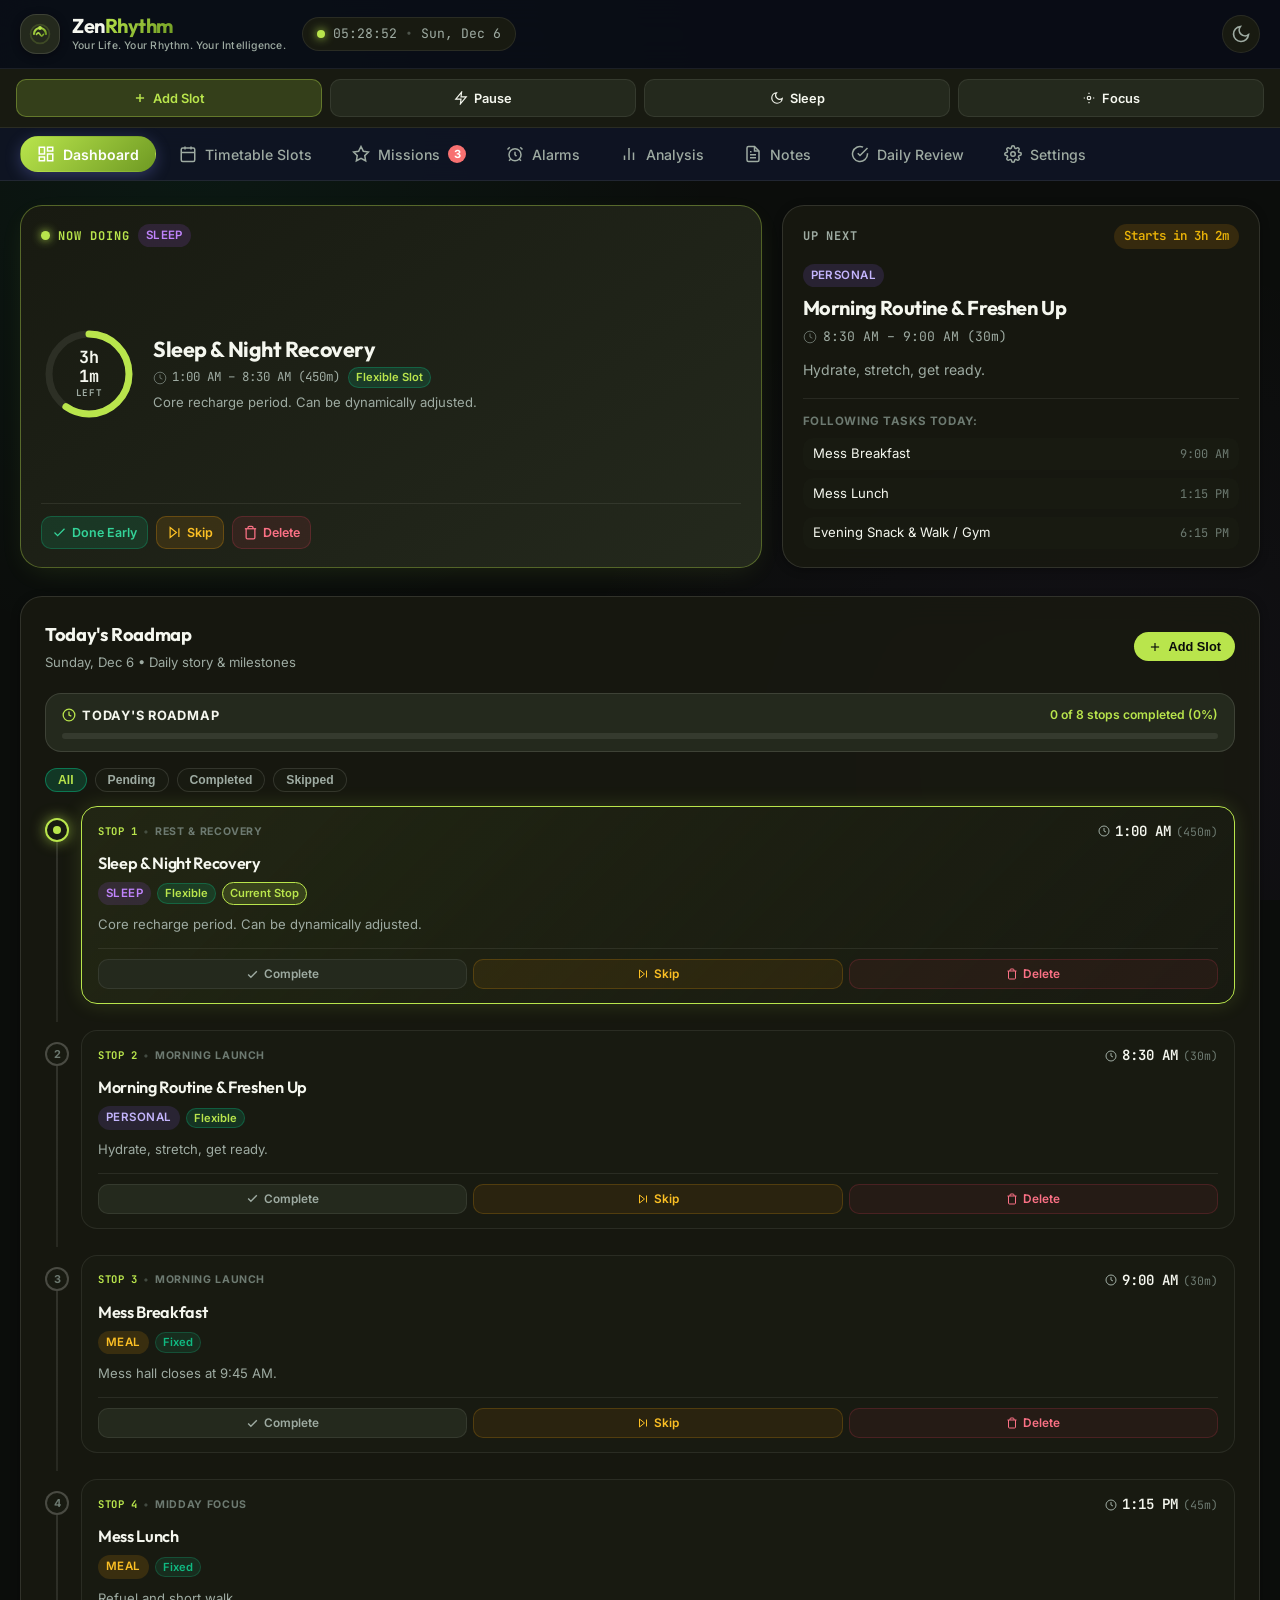
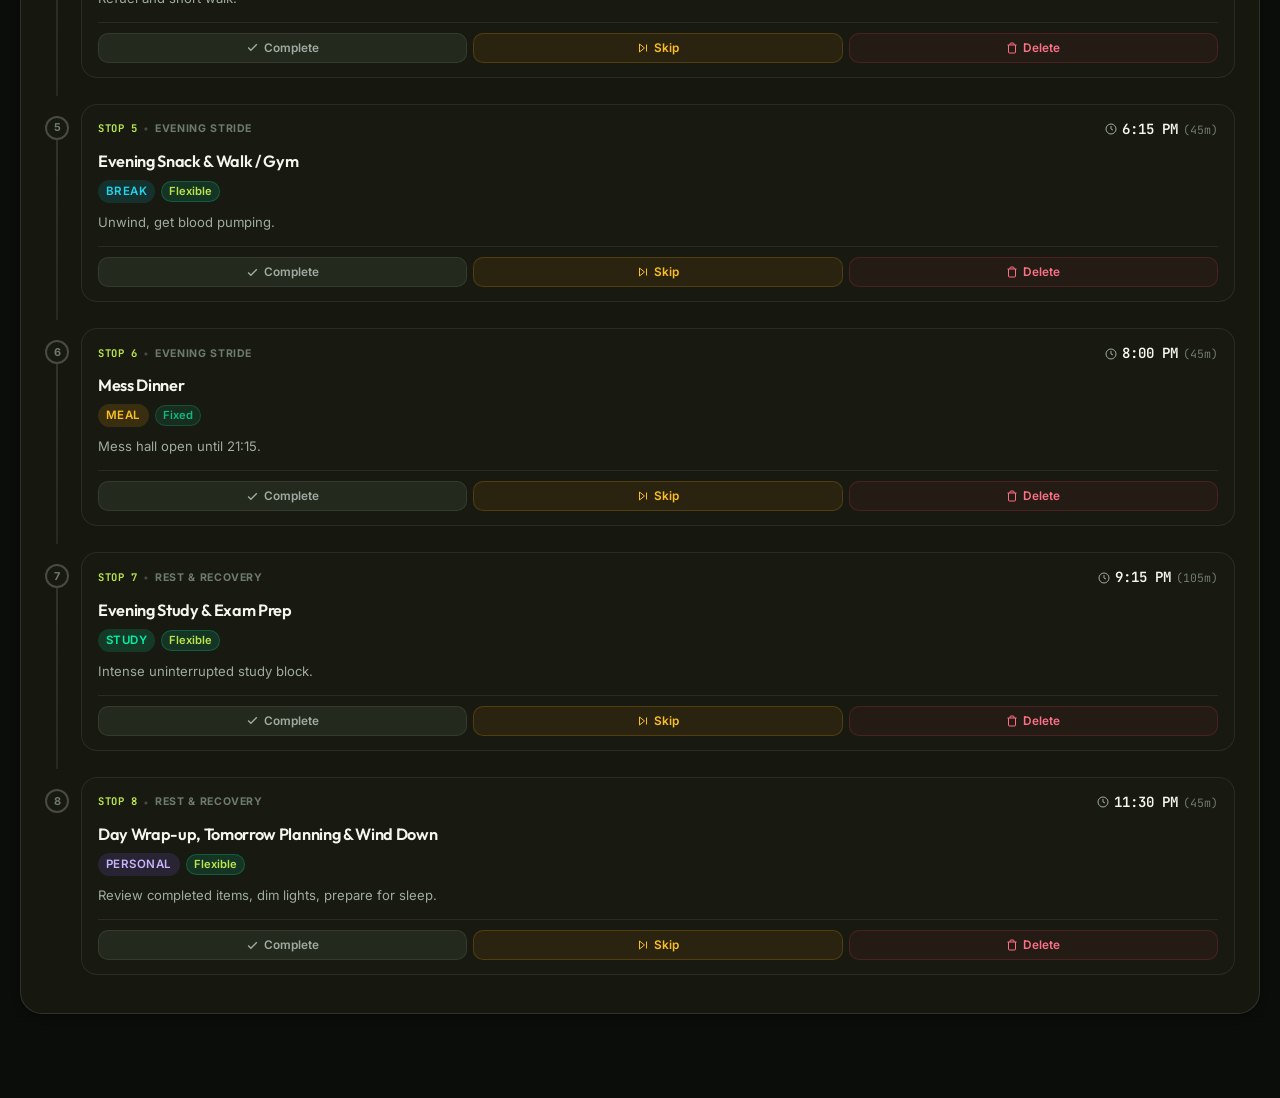
==== commit 72ea8b30: "Fix timeline buttons container overflow, expand mobile cards edge-to-edge, add touch swipe lock, and" ====
--- a/android/app/src/main/assets/index.html
+++ b/android/app/src/main/assets/index.html
@@ -18,7 +18,7 @@
   <link rel="preconnect" href="https://fonts.gstatic.com" crossorigin>
   <link href="https://fonts.googleapis.com/css2?family=Inter:wght@300;400;500;600;700&family=Outfit:wght@500;600;700;800&family=JetBrains+Mono:wght@400;500;600&display=swap" rel="stylesheet">
 
-  <link rel="stylesheet" href="css/style.css">
+  <link rel="stylesheet" href="css/style.css?v=2.2">
 </head>
 <body>
   <!-- App Shell -->
@@ -152,6 +152,18 @@
           </svg>
           <span>Missions</span>
           <span class="badge-counter hidden" id="badge-deadline-count" style="display: none;">0</span>
+        </button>
+
+        <button class="nav-tab" data-view="alarms">
+          <svg width="18" height="18" viewBox="0 0 24 24" fill="none" stroke="currentColor" stroke-width="2">
+            <circle cx="12" cy="13" r="8"></circle>
+            <path d="M12 9v4l2 2"></path>
+            <path d="M5 3L2 6"></path>
+            <path d="M22 6l-3-3"></path>
+            <path d="M6.38 18.7L4 21"></path>
+            <path d="M17.64 18.67L20 21"></path>
+          </svg>
+          <span>Alarms</span>
         </button>
 
         <button class="nav-tab" data-view="analysis">
@@ -411,7 +423,101 @@
         </div>
       </section>
 
-      <!-- ================= VIEW 4: ANALYSIS (TIME ALLOCATION & SLEEP RHYTHM) ================= -->
+      <!-- ================= VIEW 4: ALARMS & WAKE-UP CLOCK ================= -->
+      <section id="view-alarms" class="app-view">
+        <div class="view-header-row">
+          <div>
+            <h2>Alarms & Wake-Up Clock</h2>
+            <p class="section-subtitle">Circadian wake-up alarms, focus reminders & device clock sync.</p>
+          </div>
+          <button id="btn-sync-all-alarms-view" class="btn-primary" title="Sync all alarms directly to phone clock">
+            <svg width="15" height="15" viewBox="0 0 24 24" fill="none" stroke="currentColor" stroke-width="2"><circle cx="12" cy="12" r="10"/><polyline points="12 6 12 12 16 14"/></svg>
+            <span>Sync to Phone</span>
+          </button>
+        </div>
+
+        <div class="alarms-view-grid">
+          <!-- Create Alarm Card -->
+          <div class="settings-card alarm-create-card">
+            <div class="section-card-header">
+              <div>
+                <h3>Set New Alarm</h3>
+                <p class="card-desc">Choose alarm time, label, and repetition schedule.</p>
+              </div>
+            </div>
+
+            <div class="alarm-create-box">
+              <div class="alarm-inputs-row">
+                <div class="alarm-time-field">
+                  <label for="alarm-view-input-time">Alarm Time</label>
+                  <input type="time" id="alarm-view-input-time" class="form-input alarm-time-input" value="07:00">
+                </div>
+                <div class="alarm-label-field">
+                  <label for="alarm-view-input-label">Alarm Label</label>
+                  <input type="text" id="alarm-view-input-label" class="form-input" placeholder="e.g. Morning Wake Up, Study Sprint">
+                </div>
+              </div>
+
+              <!-- Day selector pills -->
+              <div class="alarm-days-selector">
+                <label class="field-label-sm">Repeat Days</label>
+                <div class="alarm-day-chips" id="alarm-view-day-chips">
+                  <button type="button" class="alarm-day-chip active" data-day="Mon">Mon</button>
+                  <button type="button" class="alarm-day-chip active" data-day="Tue">Tue</button>
+                  <button type="button" class="alarm-day-chip active" data-day="Wed">Wed</button>
+                  <button type="button" class="alarm-day-chip active" data-day="Thu">Thu</button>
+                  <button type="button" class="alarm-day-chip active" data-day="Fri">Fri</button>
+                  <button type="button" class="alarm-day-chip" data-day="Sat">Sat</button>
+                  <button type="button" class="alarm-day-chip" data-day="Sun">Sun</button>
+                </div>
+              </div>
+
+              <div class="alarm-create-actions">
+                <button type="button" id="btn-view-add-alarm" class="btn-primary">
+                  <svg width="15" height="15" viewBox="0 0 24 24" fill="none" stroke="currentColor" stroke-width="2.5"><line x1="12" y1="5" x2="12" y2="19"/><line x1="5" y1="12" x2="19" y2="12"/></svg>
+                  <span>Save Alarm</span>
+                </button>
+                <button type="button" id="btn-view-test-chime" class="btn-secondary" title="Test audio chime sound">
+                  <svg width="14" height="14" viewBox="0 0 24 24" fill="none" stroke="currentColor" stroke-width="2"><polygon points="11 5 6 9 2 9 2 15 6 15 11 19 11 5"/><path d="M19.07 4.93a10 10 0 0 1 0 14.14M15.54 8.46a5 5 0 0 1 0 7.07"/></svg>
+                  <span>Test Chime</span>
+                </button>
+              </div>
+            </div>
+
+            <!-- Quick Preset Alarms -->
+            <div class="alarm-presets-strip">
+              <span class="field-label-sm">Quick Add Preset</span>
+              <div class="preset-chips-row">
+                <button type="button" class="btn-chip" onclick="App.addPresetAlarm('08:30', 'Morning Wake Up', ['Mon','Tue','Wed','Thu','Fri','Sat','Sun'])">
+                  <span>+ Wake Up (08:30 AM)</span>
+                </button>
+                <button type="button" class="btn-chip" onclick="App.addPresetAlarm('09:00', 'Class Launch', ['Mon','Tue','Wed','Thu','Fri'])">
+                  <span>+ Class Launch (09:00 AM)</span>
+                </button>
+                <button type="button" class="btn-chip" onclick="App.addPresetAlarm('00:30', 'Bedtime Wind Down', ['Mon','Tue','Wed','Thu','Fri','Sat','Sun'])">
+                  <span>+ Bedtime (00:30 AM)</span>
+                </button>
+              </div>
+            </div>
+          </div>
+
+          <!-- Configured Alarms Card -->
+          <div class="settings-card alarms-display-card">
+            <div class="alarms-list-header">
+              <div>
+                <span class="alarms-header-title">Configured Alarms</span>
+                <p class="card-desc" style="margin: 2px 0 0 0;">Active alarms ring offline and sync to phone clock.</p>
+              </div>
+              <span id="alarms-view-count-badge" class="badge-tag">2 Active</span>
+            </div>
+            <div id="alarms-view-list-container" class="alarms-list-container">
+              <!-- Rendered via App.renderAlarmsSection() -->
+            </div>
+          </div>
+        </div>
+      </section>
+
+      <!-- ================= VIEW 5: ANALYSIS (TIME ALLOCATION & SLEEP RHYTHM) ================= -->
       <section id="view-analysis" class="app-view">
         <div class="view-header-row">
           <div>
@@ -1344,10 +1450,10 @@
   </div>
 
   <!-- JavaScript Modules -->
-  <script src="js/storage.js"></script>
-  <script src="js/scheduler.js"></script>
-  <script src="js/notifications.js"></script>
-  <script src="js/app.js"></script>
+  <script src="js/storage.js?v=2.2"></script>
+  <script src="js/scheduler.js?v=2.2"></script>
+  <script src="js/notifications.js?v=2.2"></script>
+  <script src="js/app.js?v=2.2"></script>
 
   <!-- PWA Service Worker Registration -->
   <script>
--- a/android/app/src/main/assets/css/style.css
+++ b/android/app/src/main/assets/css/style.css
@@ -120,6 +120,7 @@
   line-height: 1.5;
   -webkit-font-smoothing: antialiased;
   -moz-osx-font-smoothing: grayscale;
+  touch-action: pan-y pinch-zoom;
 }
 
 body {
@@ -128,6 +129,11 @@
     radial-gradient(circle at 15% 15%, rgba(0, 240, 170, 0.05) 0%, transparent 40%),
     radial-gradient(circle at 85% 85%, rgba(168, 85, 247, 0.05) 0%, transparent 40%);
   background-attachment: fixed;
+  touch-action: pan-y pinch-zoom;
+}
+
+.app-layout, .content-stage, .app-view {
+  touch-action: pan-y pinch-zoom;
 }
 
 /* Typography Utilities */
@@ -1345,6 +1351,8 @@
   display: flex;
   flex-direction: column;
   gap: 10px;
+  overflow: hidden;
+  box-sizing: border-box;
   transition: all 0.2s cubic-bezier(0.4, 0, 0.2, 1);
 }
 
@@ -1481,36 +1489,51 @@
 
 /* Roadmap Card Footer */
 .roadmap-card-footer {
-  display: flex;
-  align-items: center;
-  justify-content: flex-end;
-  padding-top: 8px;
-  border-top: 1px solid rgba(245, 247, 239, 0.06);
-  margin-top: 2px;
+  width: 100%;
+  padding-top: 10px;
+  border-top: 1px solid rgba(245, 247, 239, 0.08);
+  margin-top: 4px;
+  box-sizing: border-box;
 }
 
 .timeline-actions-col {
-  display: flex;
-  align-items: center;
-  gap: 8px;
+  display: grid;
+  grid-template-columns: repeat(3, 1fr);
+  gap: 6px;
   width: 100%;
-  justify-content: flex-end;
+  box-sizing: border-box;
 }
 
 .btn-timeline-action {
+  width: 100%;
   display: inline-flex;
   align-items: center;
+  justify-content: center;
   gap: 5px;
-  padding: 5px 10px;
+  padding: 7px 4px;
   border-radius: var(--radius-sm);
   font-family: var(--font-sans);
-  font-size: 0.75rem;
+  font-size: 0.74rem;
   font-weight: 600;
   background: var(--bg-elevated);
   border: 1px solid var(--border-subtle);
   color: var(--text-muted);
   cursor: pointer;
+  box-sizing: border-box;
+  text-align: center;
+  white-space: nowrap;
+  overflow: hidden;
   transition: all 0.2s ease;
+}
+
+.btn-timeline-action span {
+  overflow: hidden;
+  text-overflow: ellipsis;
+  white-space: nowrap;
+}
+
+.btn-timeline-action svg {
+  flex-shrink: 0;
 }
 
 .btn-timeline-action:hover {
@@ -1539,7 +1562,7 @@
   background: rgba(244, 63, 94, 0.06);
   color: #fb7185;
   border-color: rgba(244, 63, 94, 0.18);
-  margin-left: auto;
+  margin-left: 0;
 }
 
 .btn-timeline-delete:hover {
@@ -1547,32 +1570,68 @@
 }
 
 @media (max-width: 600px) {
+  /* Expand Dashboard and Timeline Cards to full width (red highlighted margins) */
+  .content-stage {
+    padding: 12px 6px 90px 6px;
+  }
+  #view-dashboard.app-view {
+    padding-left: 0;
+    padding-right: 0;
+  }
+  .timeline-section-card {
+    padding: 12px 8px;
+    margin-bottom: 16px;
+    border-radius: 14px;
+  }
+  .now-doing-hero {
+    padding: 12px 8px;
+    margin-bottom: 12px;
+    border-radius: 14px;
+  }
+  .pulse-energy-card {
+    padding: 12px 8px;
+    margin-bottom: 12px;
+    border-radius: 14px;
+  }
   .timeline-row {
-    gap: 10px;
+    gap: 8px;
     margin-bottom: 12px;
   }
   .roadmap-card-body {
-    padding: 12px 12px;
+    padding: 12px 8px;
     gap: 8px;
   }
   .timeline-title {
-    font-size: 0.96rem;
+    font-size: 0.94rem;
   }
   .timeline-notes {
     font-size: 0.78rem;
   }
   .roadmap-track-col {
-    width: 20px;
+    width: 18px;
   }
   .roadmap-dot {
-    width: 20px;
-    height: 20px;
-    font-size: 0.6rem;
-    margin-top: 10px;
+    width: 18px;
+    height: 18px;
+    font-size: 0.58rem;
+    margin-top: 8px;
   }
   .roadmap-line {
-    top: 30px;
-    bottom: -16px;
+    top: 26px;
+    bottom: -14px;
+    left: 8px;
+  }
+  .timeline-actions-col {
+    gap: 4px;
+  }
+  .btn-timeline-action {
+    padding: 6px 2px;
+    font-size: 0.70rem;
+    gap: 3px;
+  }
+  .btn-timeline-action svg {
+    width: 11px;
+    height: 11px;
   }
 }
 
@@ -3727,3 +3786,57 @@
   color: var(--text-muted);
 }
 
+/* ==========================================================================
+   VIEW 4: ALARMS SECTION STYLING
+   ========================================================================== */
+.alarms-view-grid {
+  display: grid;
+  grid-template-columns: 1fr;
+  gap: 20px;
+}
+
+@media (min-width: 900px) {
+  .alarms-view-grid {
+    grid-template-columns: 1.1fr 1fr;
+    align-items: start;
+  }
+}
+
+.alarm-presets-strip {
+  margin-top: 18px;
+  padding-top: 14px;
+  border-top: 1px solid var(--border-subtle);
+  display: flex;
+  flex-direction: column;
+  gap: 8px;
+}
+
+.preset-chips-row {
+  display: flex;
+  flex-wrap: wrap;
+  gap: 8px;
+}
+
+.preset-chips-row .btn-chip {
+  padding: 6px 12px;
+  font-size: 0.78rem;
+  font-weight: 600;
+  background: var(--bg-elevated);
+  border: 1px solid var(--border-subtle);
+  border-radius: var(--radius-pill);
+  color: var(--text-muted);
+  cursor: pointer;
+  transition: all 0.2s ease;
+}
+
+.preset-chips-row .btn-chip:hover {
+  color: var(--accent-primary);
+  border-color: var(--accent-primary);
+  background: rgba(185, 229, 76, 0.1);
+}
+
+.preset-chips-row .btn-chip:active {
+  transform: scale(0.96);
+}
+
+
